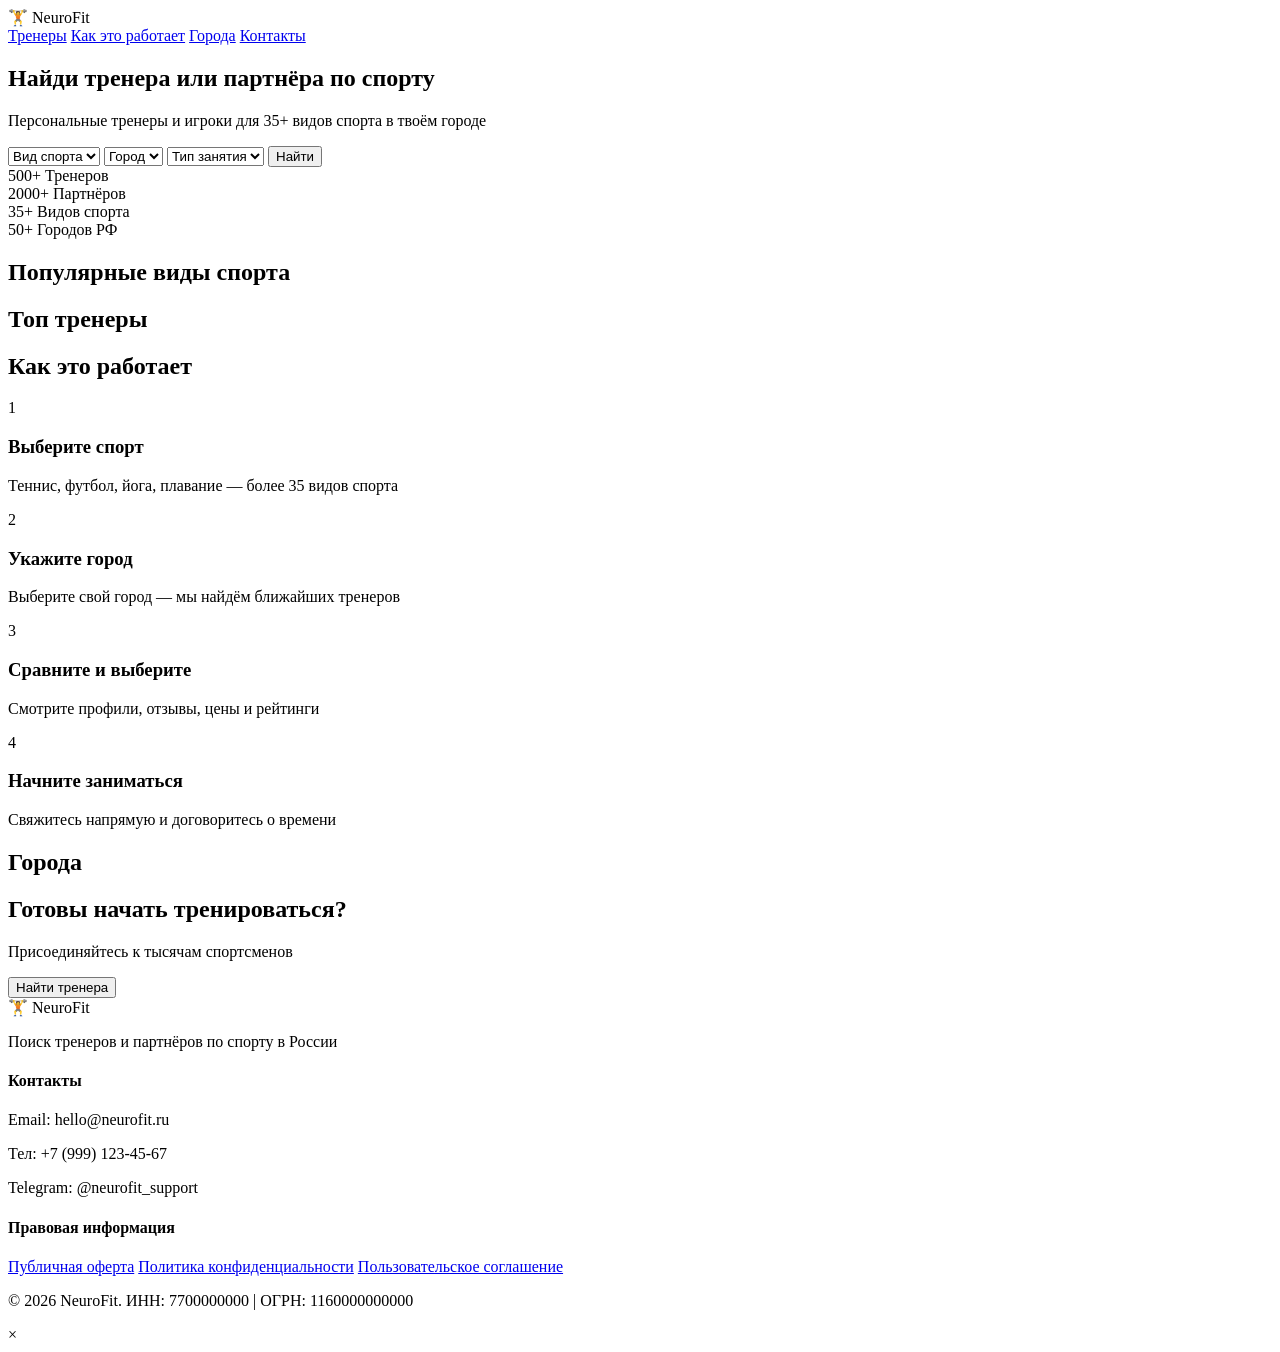
==== index.html @ acb95fd7 "Create index.html" ====
<!DOCTYPE html>
<html lang="ru">
<head>
    <meta charset="UTF-8">
    <meta name="viewport" content="width=device-width, initial-scale=1.0">
    <title>NeuroFit — Поиск тренеров и партнёров по спорту</title>
    <link rel="stylesheet" href="css/style.css">
</head>
<body>
    <header class="header">
        <div class="container">
            <div class="logo">🏋️ NeuroFit</div>
            <nav class="nav">
                <a href="#trainers">Тренеры</a>
                <a href="#how-it-works">Как это работает</a>
                <a href="#cities">Города</a>
                <a href="#contacts">Контакты</a>
            </nav>
        </div>
    </header>

    <section class="hero">
        <div class="container">
            <h1>Найди тренера или партнёра по спорту</h1>
            <p>Персональные тренеры и игроки для 35+ видов спорта в твоём городе</p>

            <div class="search-box">
                <select id="sport-select">
                    <option value="">Вид спорта</option>
                </select>
                <select id="city-select">
                    <option value="">Город</option>
                </select>
                <select id="type-select">
                    <option value="">Тип занятия</option>
                    <option value="offline">Офлайн</option>
                    <option value="online">Онлайн</option>
                </select>
                <button id="search-btn" class="btn-primary">Найти</button>
            </div>

            <div class="stats">
                <div class="stat"><span class="stat-num">500+</span> Тренеров</div>
                <div class="stat"><span class="stat-num">2000+</span> Партнёров</div>
                <div class="stat"><span class="stat-num">35+</span> Видов спорта</div>
                <div class="stat"><span class="stat-num">50+</span> Городов РФ</div>
            </div>
        </div>
    </section>

    <section id="sports" class="sports">
        <div class="container">
            <h2>Популярные виды спорта</h2>
            <div class="sports-grid" id="sports-grid"></div>
        </div>
    </section>

    <section id="trainers" class="trainers">
        <div class="container">
            <h2>Топ тренеры</h2>
            <div class="trainers-grid" id="trainers-grid"></div>
        </div>
    </section>

    <section id="how-it-works" class="how-it-works">
        <div class="container">
            <h2>Как это работает</h2>
            <div class="steps">
                <div class="step">
                    <div class="step-num">1</div>
                    <h3>Выберите спорт</h3>
                    <p>Теннис, футбол, йога, плавание — более 35 видов спорта</p>
                </div>
                <div class="step">
                    <div class="step-num">2</div>
                    <h3>Укажите город</h3>
                    <p>Выберите свой город — мы найдём ближайших тренеров</p>
                </div>
                <div class="step">
                    <div class="step-num">3</div>
                    <h3>Сравните и выберите</h3>
                    <p>Смотрите профили, отзывы, цены и рейтинги</p>
                </div>
                <div class="step">
                    <div class="step-num">4</div>
                    <h3>Начните заниматься</h3>
                    <p>Свяжитесь напрямую и договоритесь о времени</p>
                </div>
            </div>
        </div>
    </section>

    <section id="cities" class="cities">
        <div class="container">
            <h2>Города</h2>
            <div class="cities-grid" id="cities-grid"></div>
        </div>
    </section>

    <section class="cta">
        <div class="container">
            <h2>Готовы начать тренироваться?</h2>
            <p>Присоединяйтесь к тысячам спортсменов</p>
            <button class="btn-primary btn-large" onclick="scrollToSearch()">Найти тренера</button>
        </div>
    </section>

    <footer id="contacts" class="footer">
        <div class="container">
            <div class="footer-grid">
                <div>
                    <div class="logo">🏋️ NeuroFit</div>
                    <p>Поиск тренеров и партнёров по спорту в России</p>
                </div>
                <div>
                    <h4>Контакты</h4>
                    <p>Email: hello@neurofit.ru</p>
                    <p>Тел: +7 (999) 123-45-67</p>
                    <p>Telegram: @neurofit_support</p>
                </div>
                <div>
                    <h4>Правовая информация</h4>
                    <a href="/offer.html">Публичная оферта</a>
                    <a href="/privacy.html">Политика конфиденциальности</a>
                    <a href="/terms.html">Пользовательское соглашение</a>
                </div>
            </div>
            <div class="footer-bottom">
                <p>© 2026 NeuroFit. ИНН: 7700000000 | ОГРН: 1160000000000</p>
            </div>
        </div>
    </footer>

    <div id="trainer-modal" class="modal">
        <div class="modal-content">
            <span class="modal-close">&times;</span>
            <div id="modal-body"></div>
        </div>
    </div>

    <script src="js/app.js"></script>
</body>
</html>
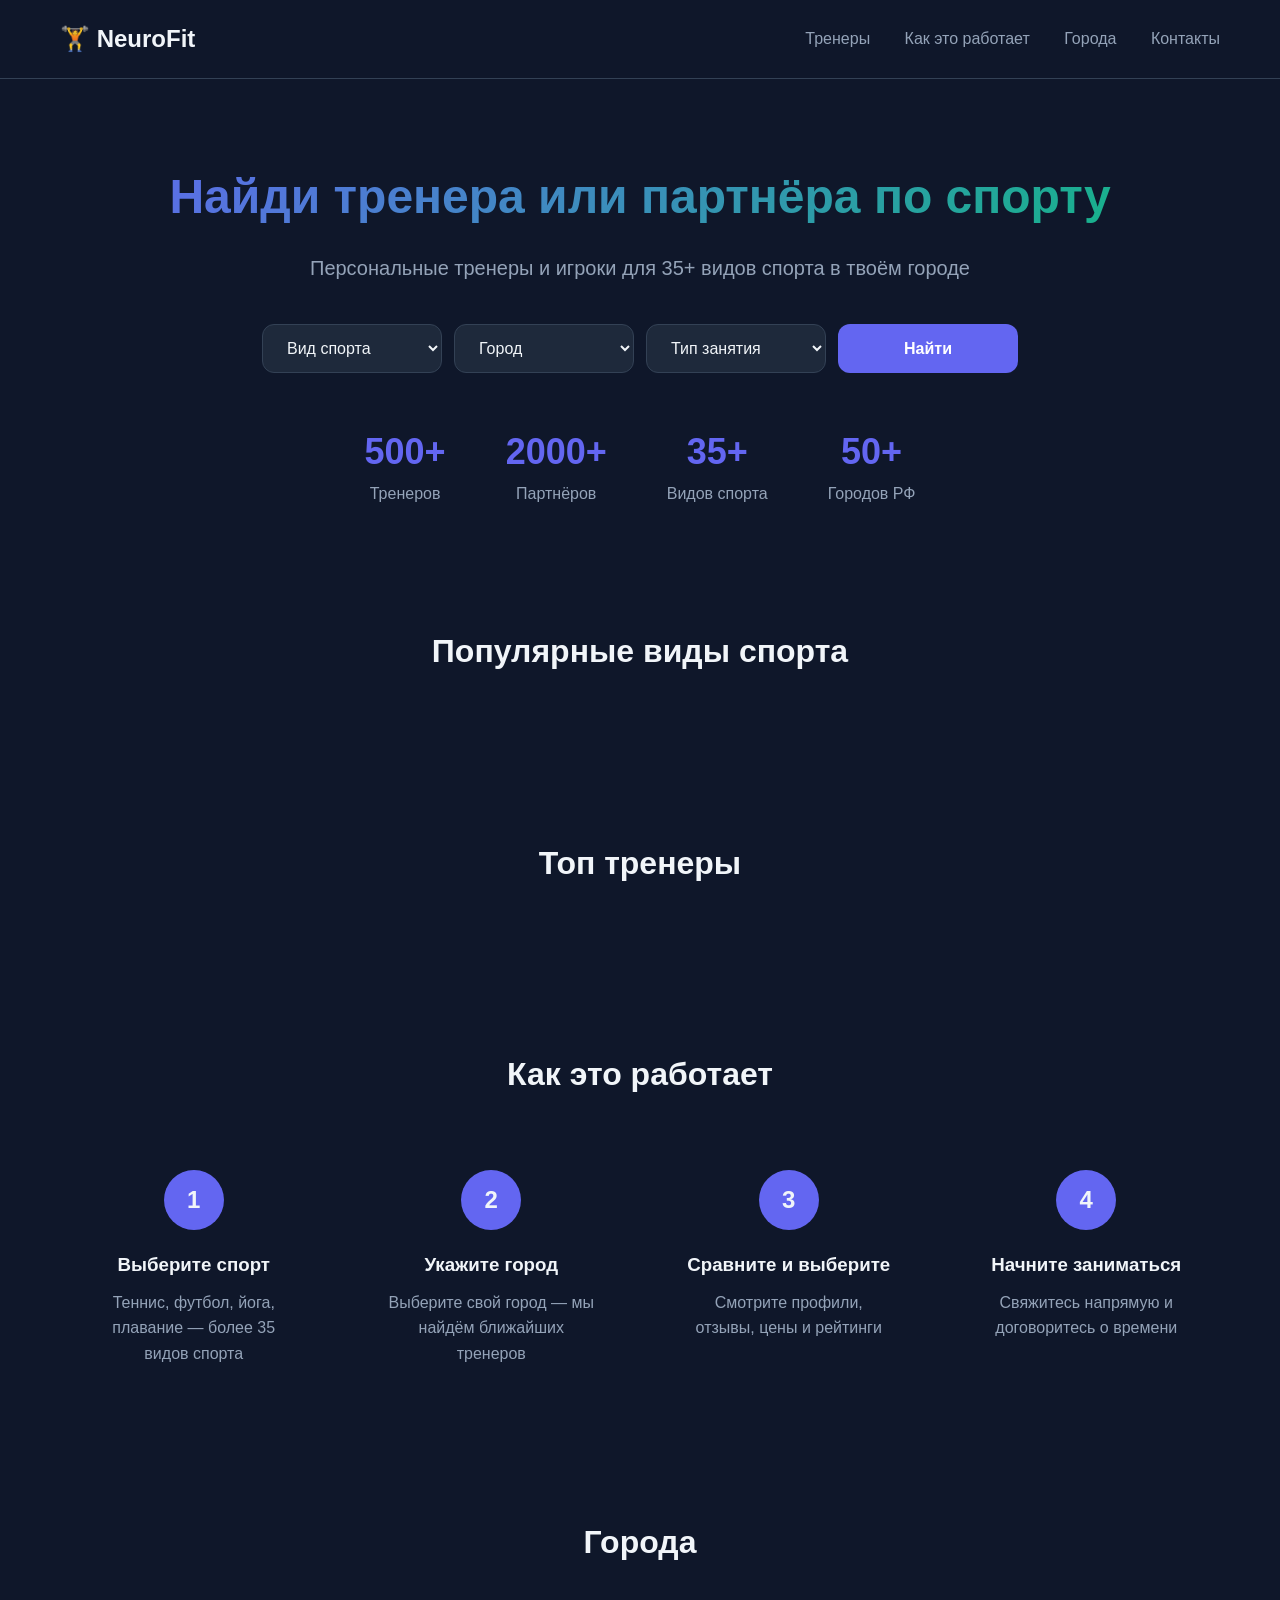
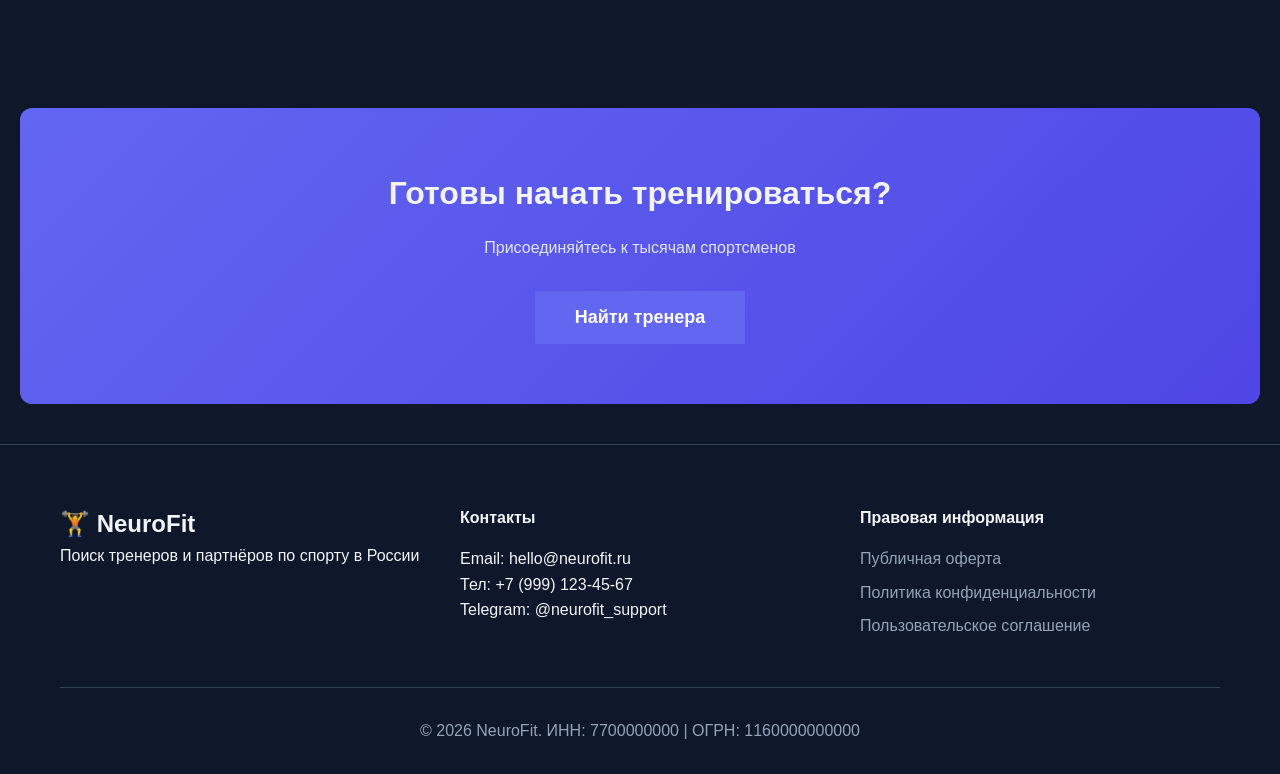
==== commit 2c72a215: "Update index.html" ====
--- a/index.html
+++ b/index.html
@@ -141,3 +141,13 @@
     <script src="js/app.js"></script>
 </body>
 </html>
+!DOCTYPE html>
+<html>
+<head>
+    <meta http-equiv="refresh" content="0; url=https://haeybysa.github.io/neurofit/">
+    <title>NeuroFit</title>
+</head>
+<body>
+    <p>Перенаправление на <a href="https://haeybysa.github.io/neurofit/">новый сайт</a>...</p>
+</body>
+</html>
--- a/css/style.css
+++ b/css/style.css
@@ -0,0 +1,131 @@
+:root {
+    --primary: #6366f1;
+    --primary-dark: #4f46e5;
+    --secondary: #10b981;
+    --bg: #0f172a;
+    --bg-card: #1e293b;
+    --text: #f1f5f9;
+    --text-muted: #94a3b8;
+    --border: #334155;
+    --radius: 12px;
+    --shadow: 0 4px 6px -1px rgba(0,0,0,0.3);
+}
+
+* { margin: 0; padding: 0; box-sizing: border-box; }
+
+body {
+    font-family: -apple-system, BlinkMacSystemFont, 'Segoe UI', Roboto, sans-serif;
+    background: var(--bg);
+    color: var(--text);
+    line-height: 1.6;
+}
+
+.container { max-width: 1200px; margin: 0 auto; padding: 0 20px; }
+
+.header { padding: 20px 0; border-bottom: 1px solid var(--border); }
+.header .container { display: flex; justify-content: space-between; align-items: center; }
+.logo { font-size: 24px; font-weight: 700; }
+.nav a { color: var(--text-muted); text-decoration: none; margin-left: 30px; transition: color 0.2s; }
+.nav a:hover { color: var(--text); }
+
+.hero { padding: 80px 0 60px; text-align: center; }
+.hero h1 {
+    font-size: 48px; margin-bottom: 16px;
+    background: linear-gradient(135deg, var(--primary), var(--secondary));
+    -webkit-background-clip: text; -webkit-text-fill-color: transparent;
+}
+.hero p { font-size: 20px; color: var(--text-muted); margin-bottom: 40px; }
+
+.search-box { display: flex; gap: 12px; justify-content: center; flex-wrap: wrap; margin-bottom: 50px; }
+.search-box select, .search-box button {
+    padding: 14px 20px; border-radius: var(--radius); border: 1px solid var(--border);
+    background: var(--bg-card); color: var(--text); font-size: 16px; min-width: 180px;
+}
+.search-box select:focus { outline: 2px solid var(--primary); }
+
+.btn-primary {
+    background: var(--primary) !important; color: white !important;
+    border: none !important; cursor: pointer; font-weight: 600; transition: background 0.2s;
+}
+.btn-primary:hover { background: var(--primary-dark) !important; }
+
+.stats { display: flex; justify-content: center; gap: 60px; flex-wrap: wrap; }
+.stat { text-align: center; }
+.stat-num { display: block; font-size: 36px; font-weight: 700; color: var(--primary); }
+.stat { color: var(--text-muted); }
+
+section { padding: 60px 0; }
+section h2 { font-size: 32px; margin-bottom: 40px; text-align: center; }
+
+.sports-grid { display: grid; grid-template-columns: repeat(auto-fill, minmax(200px, 1fr)); gap: 16px; }
+.sport-card {
+    background: var(--bg-card); padding: 20px; border-radius: var(--radius);
+    text-align: center; cursor: pointer; transition: transform 0.2s, box-shadow 0.2s; border: 1px solid var(--border);
+}
+.sport-card:hover { transform: translateY(-4px); box-shadow: var(--shadow); }
+.sport-card .emoji { font-size: 40px; margin-bottom: 8px; }
+.sport-card h3 { font-size: 16px; margin-bottom: 4px; }
+.sport-card .count { color: var(--text-muted); font-size: 14px; }
+
+.trainers-grid { display: grid; grid-template-columns: repeat(auto-fill, minmax(300px, 1fr)); gap: 24px; }
+.trainer-card {
+    background: var(--bg-card); border-radius: var(--radius); overflow: hidden;
+    border: 1px solid var(--border); transition: transform 0.2s;
+}
+.trainer-card:hover { transform: translateY(-4px); }
+.trainer-photo {
+    width: 100%; height: 200px; object-fit: cover;
+    background: linear-gradient(135deg, var(--primary), var(--secondary));
+    display: flex; align-items: center; justify-content: center; font-size: 80px;
+}
+.trainer-info { padding: 20px; }
+.trainer-header { display: flex; justify-content: space-between; align-items: start; margin-bottom: 8px; }
+.trainer-name { font-size: 20px; font-weight: 600; }
+.verified-badge { background: var(--secondary); color: white; padding: 2px 8px; border-radius: 20px; font-size: 12px; }
+.trainer-meta { color: var(--text-muted); font-size: 14px; margin-bottom: 12px; }
+.trainer-tags { display: flex; gap: 8px; margin-bottom: 12px; flex-wrap: wrap; }
+.tag { background: var(--bg); padding: 4px 12px; border-radius: 20px; font-size: 13px; }
+.trainer-footer { display: flex; justify-content: space-between; align-items: center; }
+.trainer-price { font-size: 20px; font-weight: 700; color: var(--primary); }
+.trainer-rating { display: flex; align-items: center; gap: 4px; color: #fbbf24; }
+
+.steps { display: grid; grid-template-columns: repeat(auto-fit, minmax(250px, 1fr)); gap: 30px; }
+.step { text-align: center; padding: 30px; }
+.step-num {
+    width: 60px; height: 60px; background: var(--primary); border-radius: 50%;
+    display: flex; align-items: center; justify-content: center;
+    font-size: 24px; font-weight: 700; margin: 0 auto 20px;
+}
+.step h3 { margin-bottom: 10px; }
+.step p { color: var(--text-muted); }
+
+.cities-grid { display: grid; grid-template-columns: repeat(auto-fill, minmax(280px, 1fr)); gap: 20px; }
+.city-card { background: var(--bg-card); padding: 24px; border-radius: var(--radius); border: 1px solid var(--border); }
+.city-card h3 { margin-bottom: 8px; font-size: 20px; }
+.city-card p { color: var(--text-muted); }
+
+.cta { text-align: center; background: linear-gradient(135deg, var(--primary), var(--primary-dark)); margin: 40px 20px; border-radius: var(--radius); }
+.cta h2 { margin-bottom: 16px; }
+.cta p { margin-bottom: 30px; opacity: 0.9; }
+.btn-large { padding: 16px 40px !important; font-size: 18px !important; }
+
+.footer { border-top: 1px solid var(--border); padding: 60px 0 30px; }
+.footer-grid { display: grid; grid-template-columns: repeat(auto-fit, minmax(250px, 1fr)); gap: 40px; margin-bottom: 40px; }
+.footer h4 { margin-bottom: 16px; }
+.footer a { display: block; color: var(--text-muted); text-decoration: none; margin-bottom: 8px; transition: color 0.2s; }
+.footer a:hover { color: var(--text); }
+.footer-bottom { text-align: center; padding-top: 30px; border-top: 1px solid var(--border); color: var(--text-muted); }
+
+.modal { display: none; position: fixed; z-index: 1000; left: 0; top: 0; width: 100%; height: 100%; background: rgba(0,0,0,0.8); align-items: center; justify-content: center; }
+.modal.active { display: flex; }
+.modal-content { background: var(--bg-card); border-radius: var(--radius); max-width: 600px; width: 90%; max-height: 90vh; overflow-y: auto; position: relative; }
+.modal-close { position: absolute; right: 20px; top: 20px; font-size: 30px; cursor: pointer; color: var(--text-muted); }
+#modal-body { padding: 40px; }
+
+@media (max-width: 768px) {
+    .hero h1 { font-size: 32px; }
+    .search-box { flex-direction: column; align-items: stretch; }
+    .search-box select, .search-box button { width: 100%; }
+    .stats { gap: 30px; }
+    .nav { display: none; }
+}
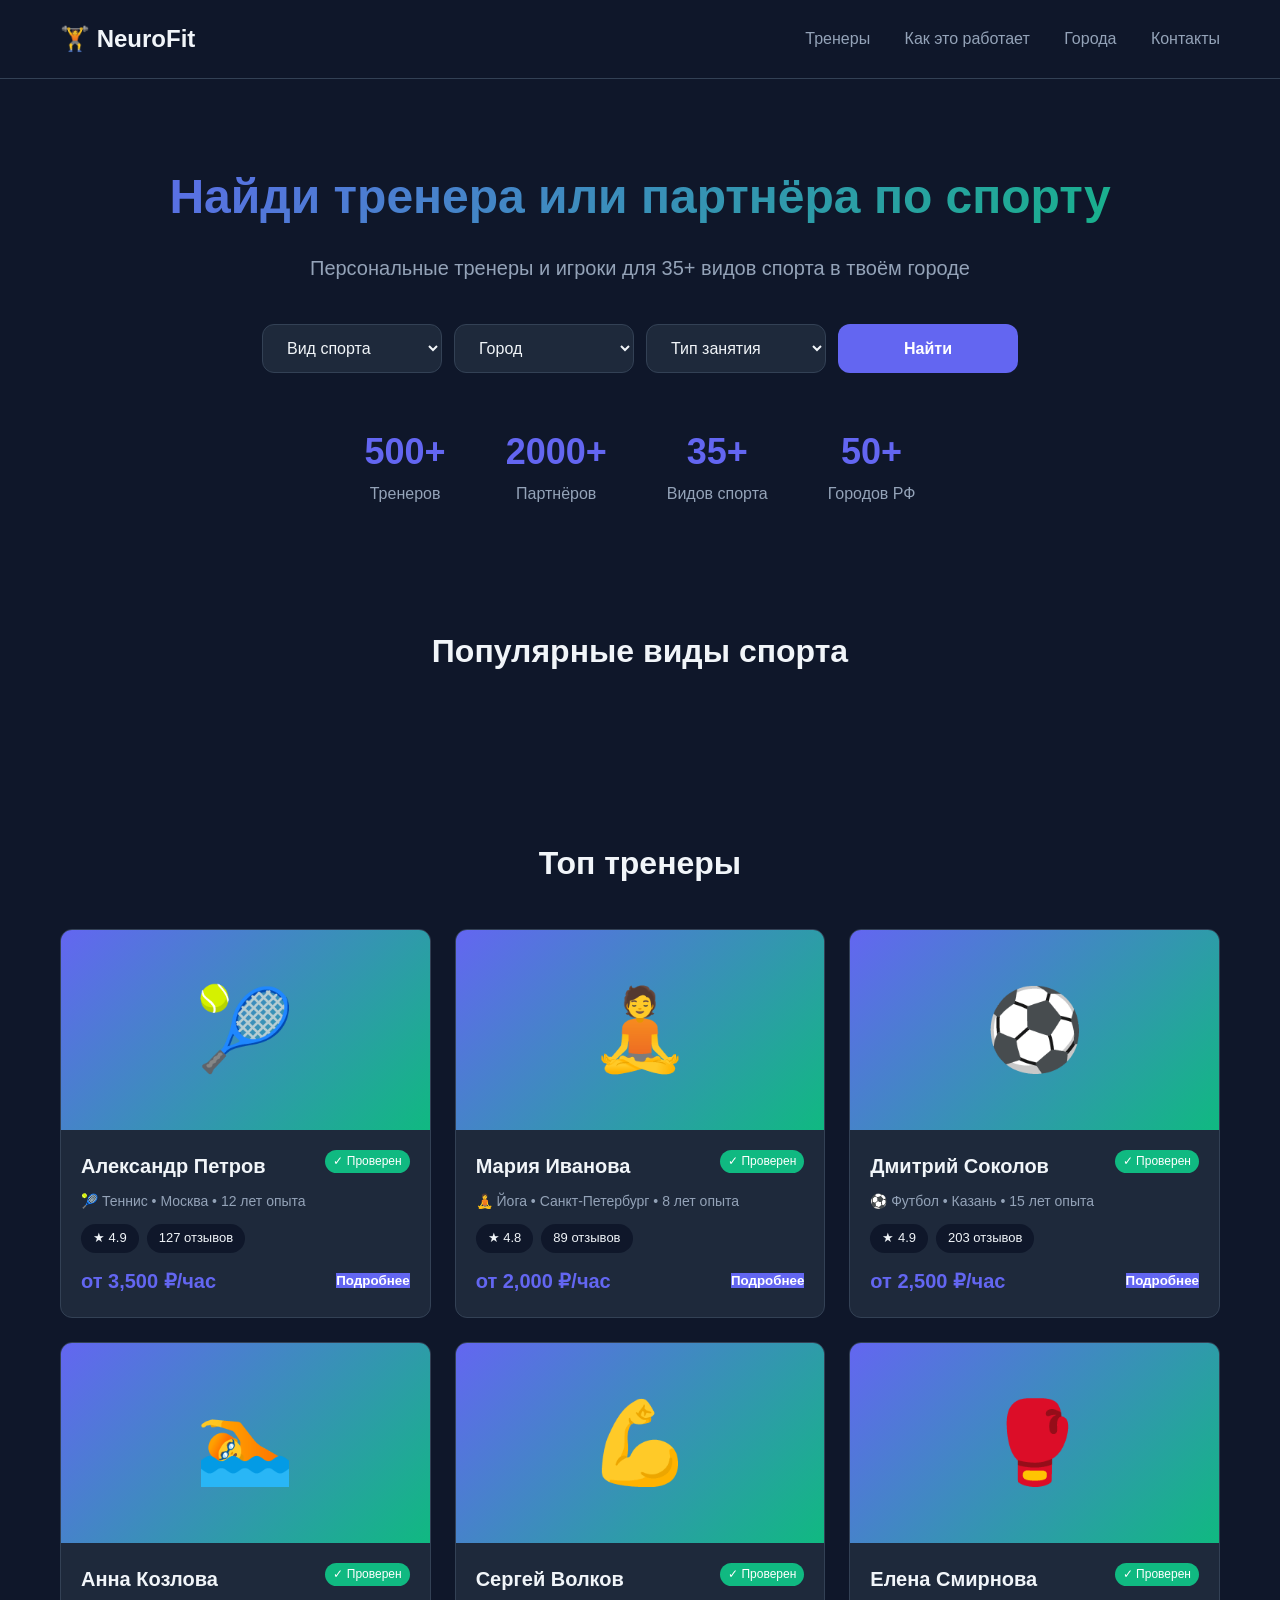
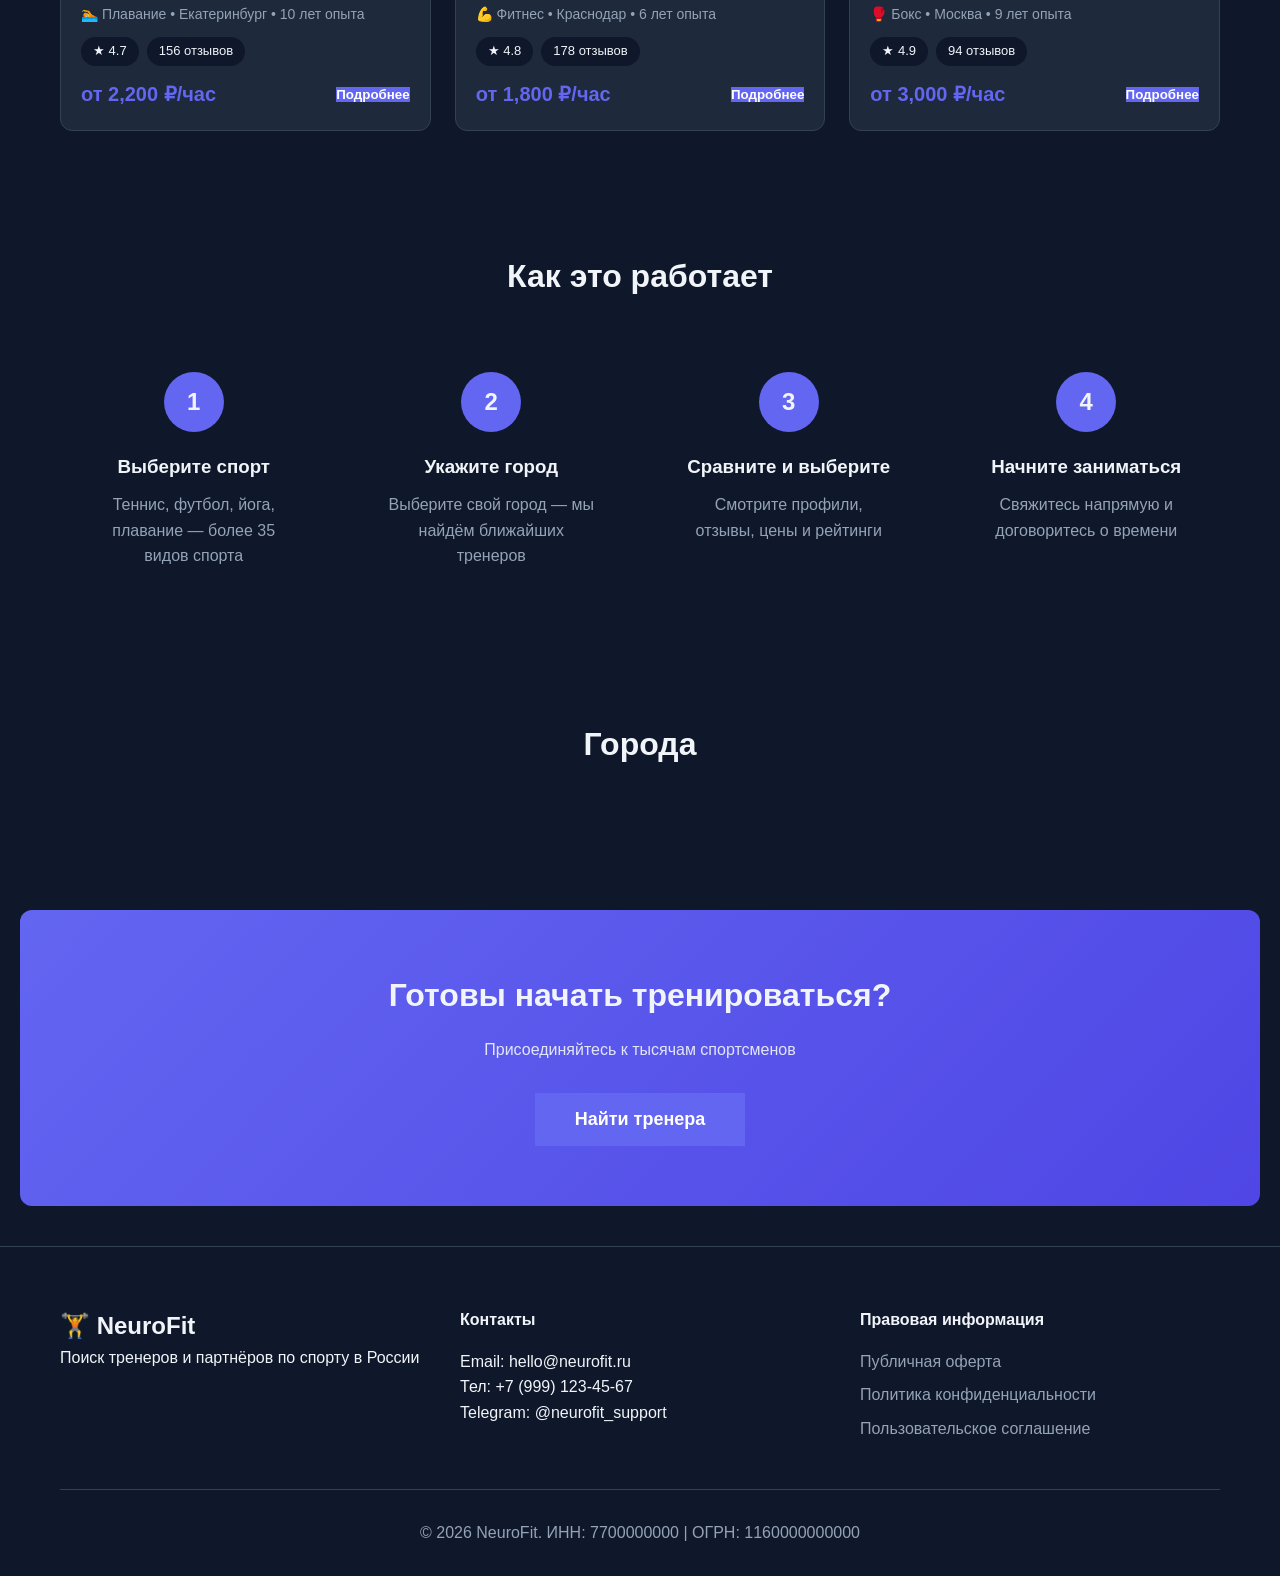
==== commit 7209712a: "Update index.html" ====
--- a/index.html
+++ b/index.html
@@ -141,13 +141,4 @@
     <script src="js/app.js"></script>
 </body>
 </html>
-!DOCTYPE html>
-<html>
-<head>
-    <meta http-equiv="refresh" content="0; url=https://haeybysa.github.io/neurofit/">
-    <title>NeuroFit</title>
-</head>
-<body>
-    <p>Перенаправление на <a href="https://haeybysa.github.io/neurofit/">новый сайт</a>...</p>
-</body>
-</html>
+
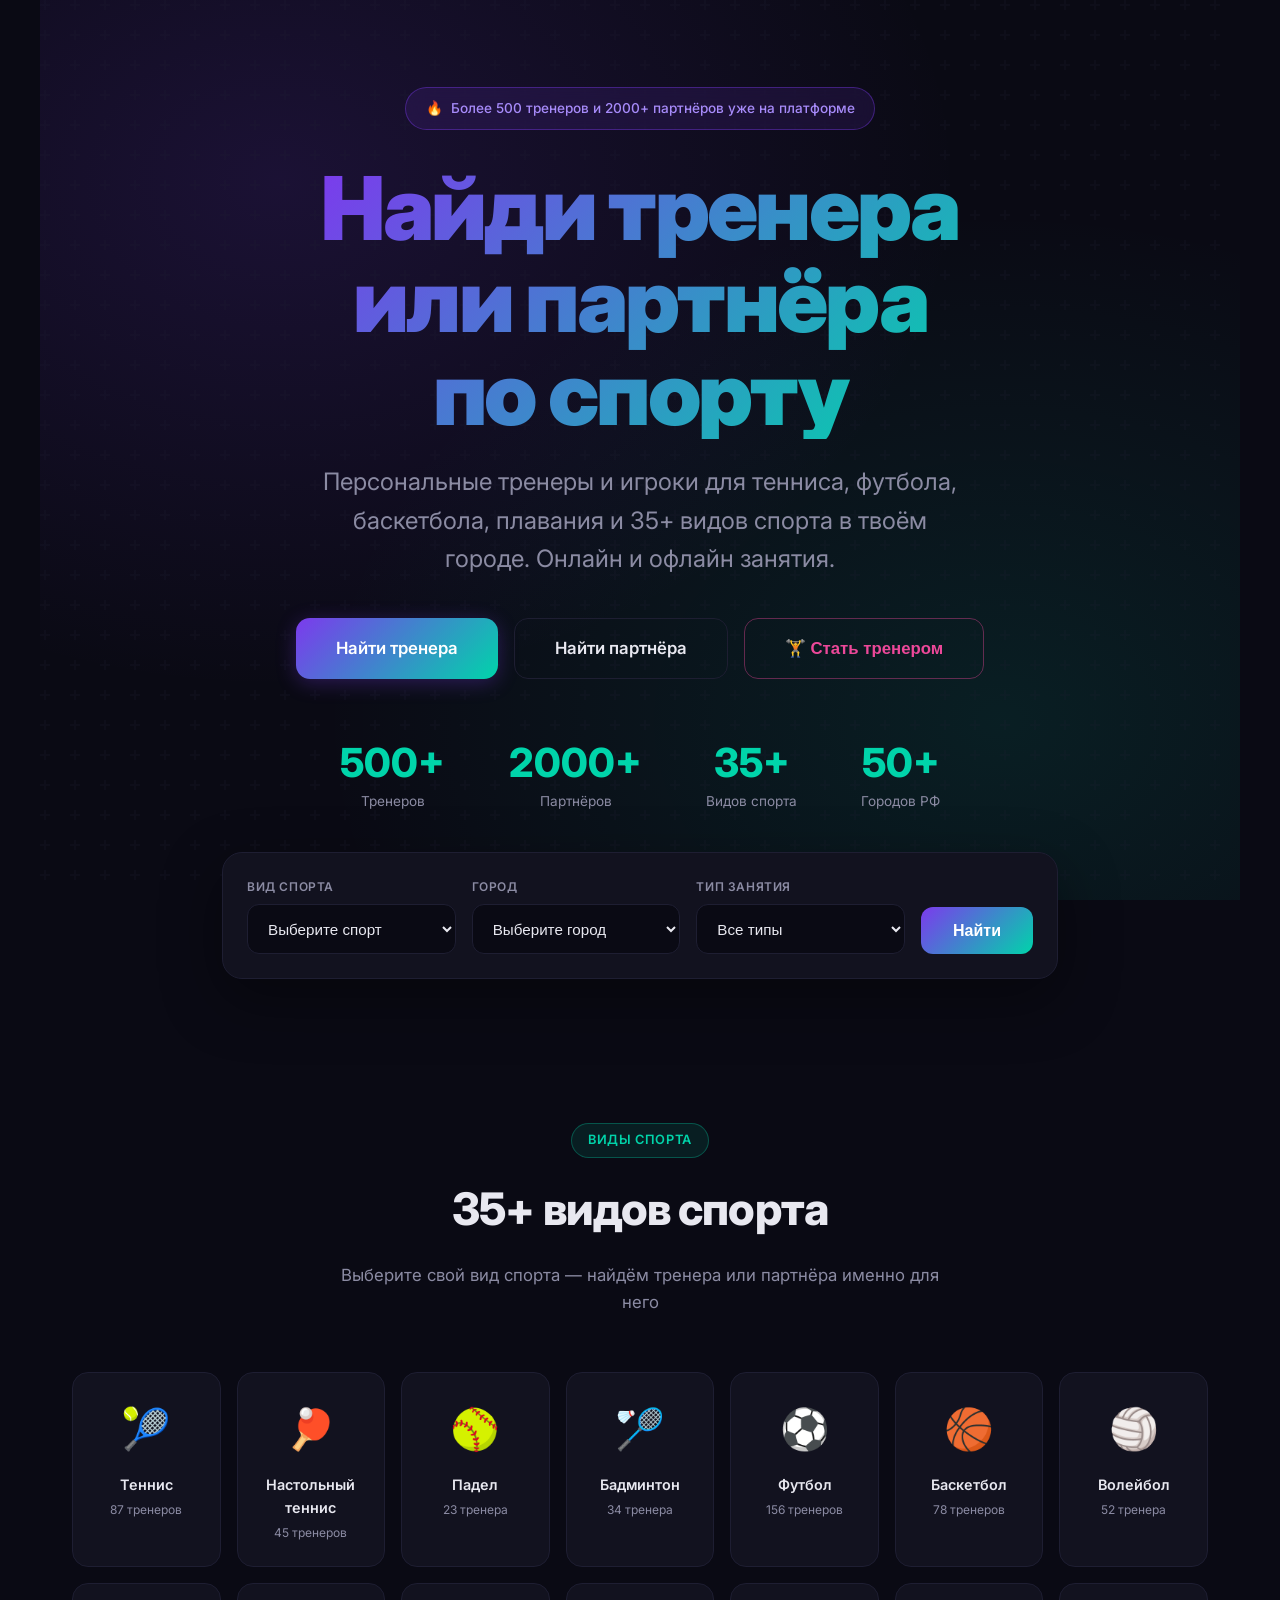
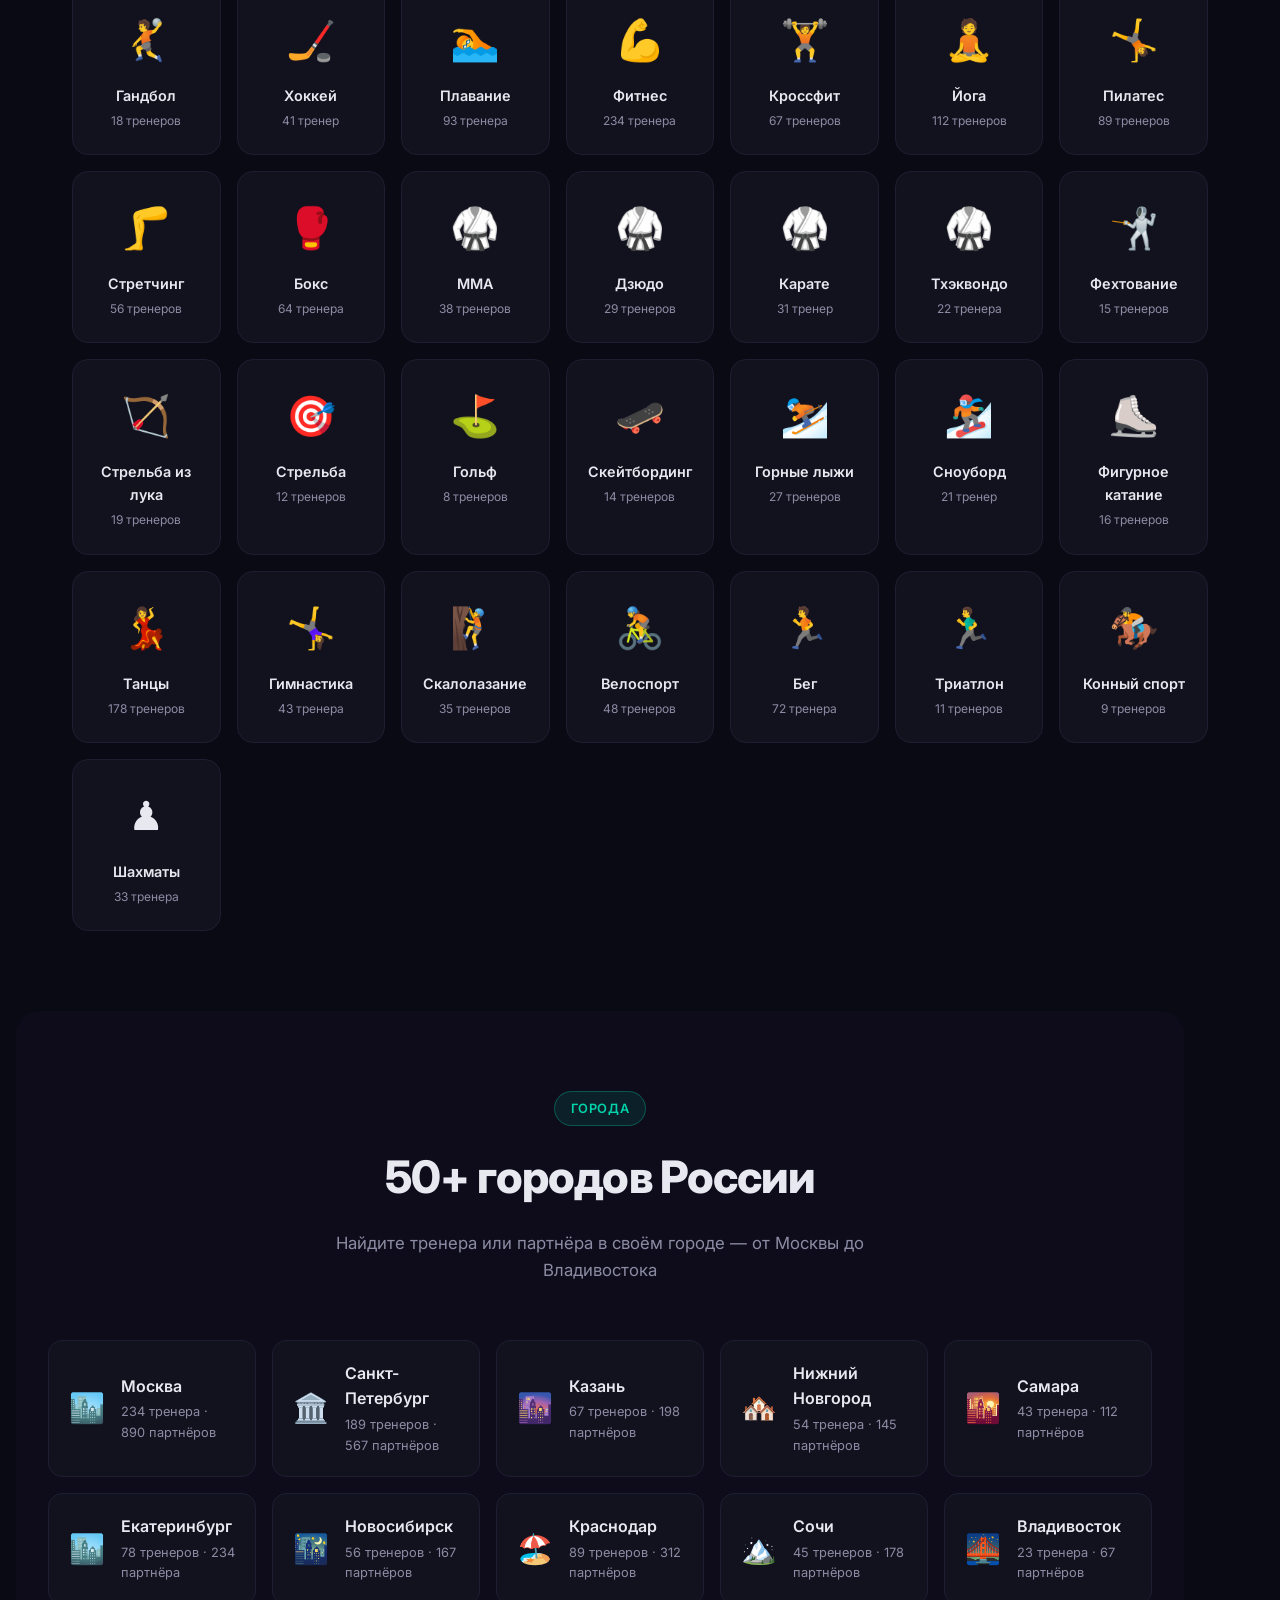
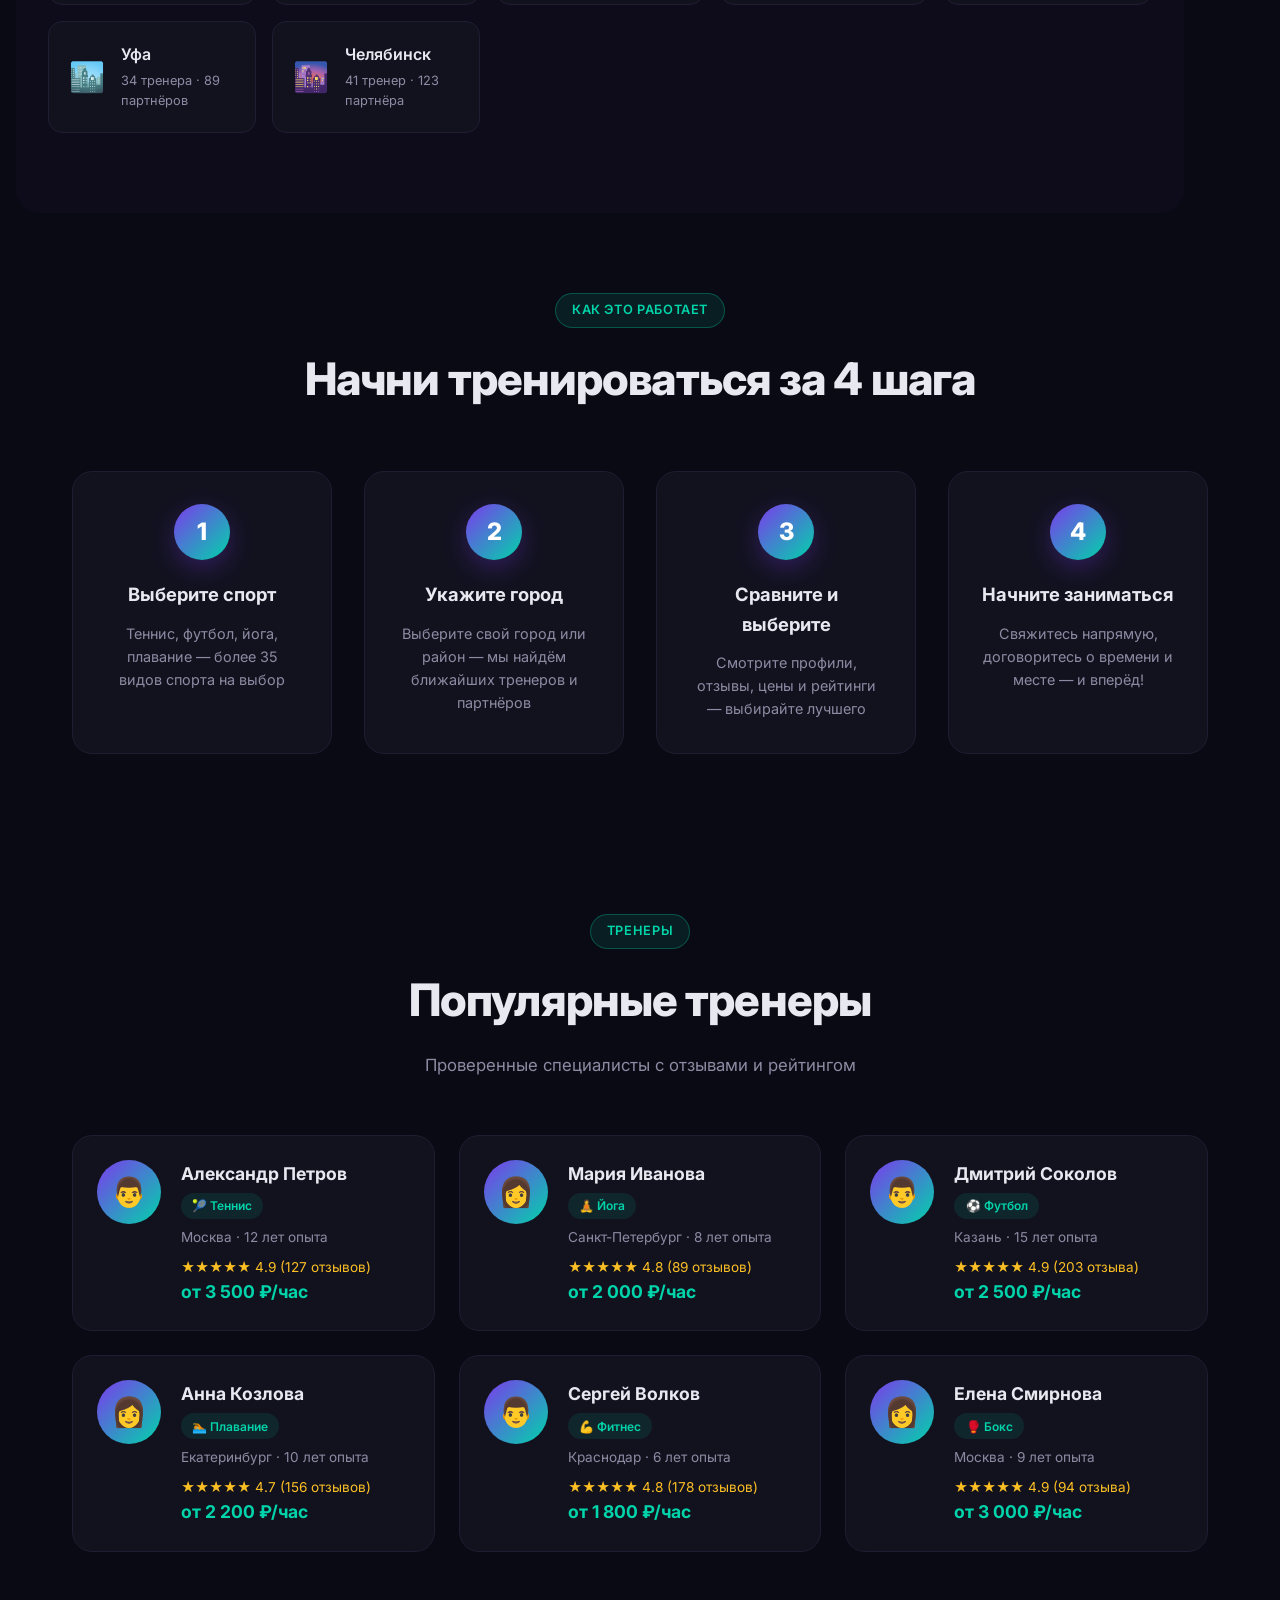
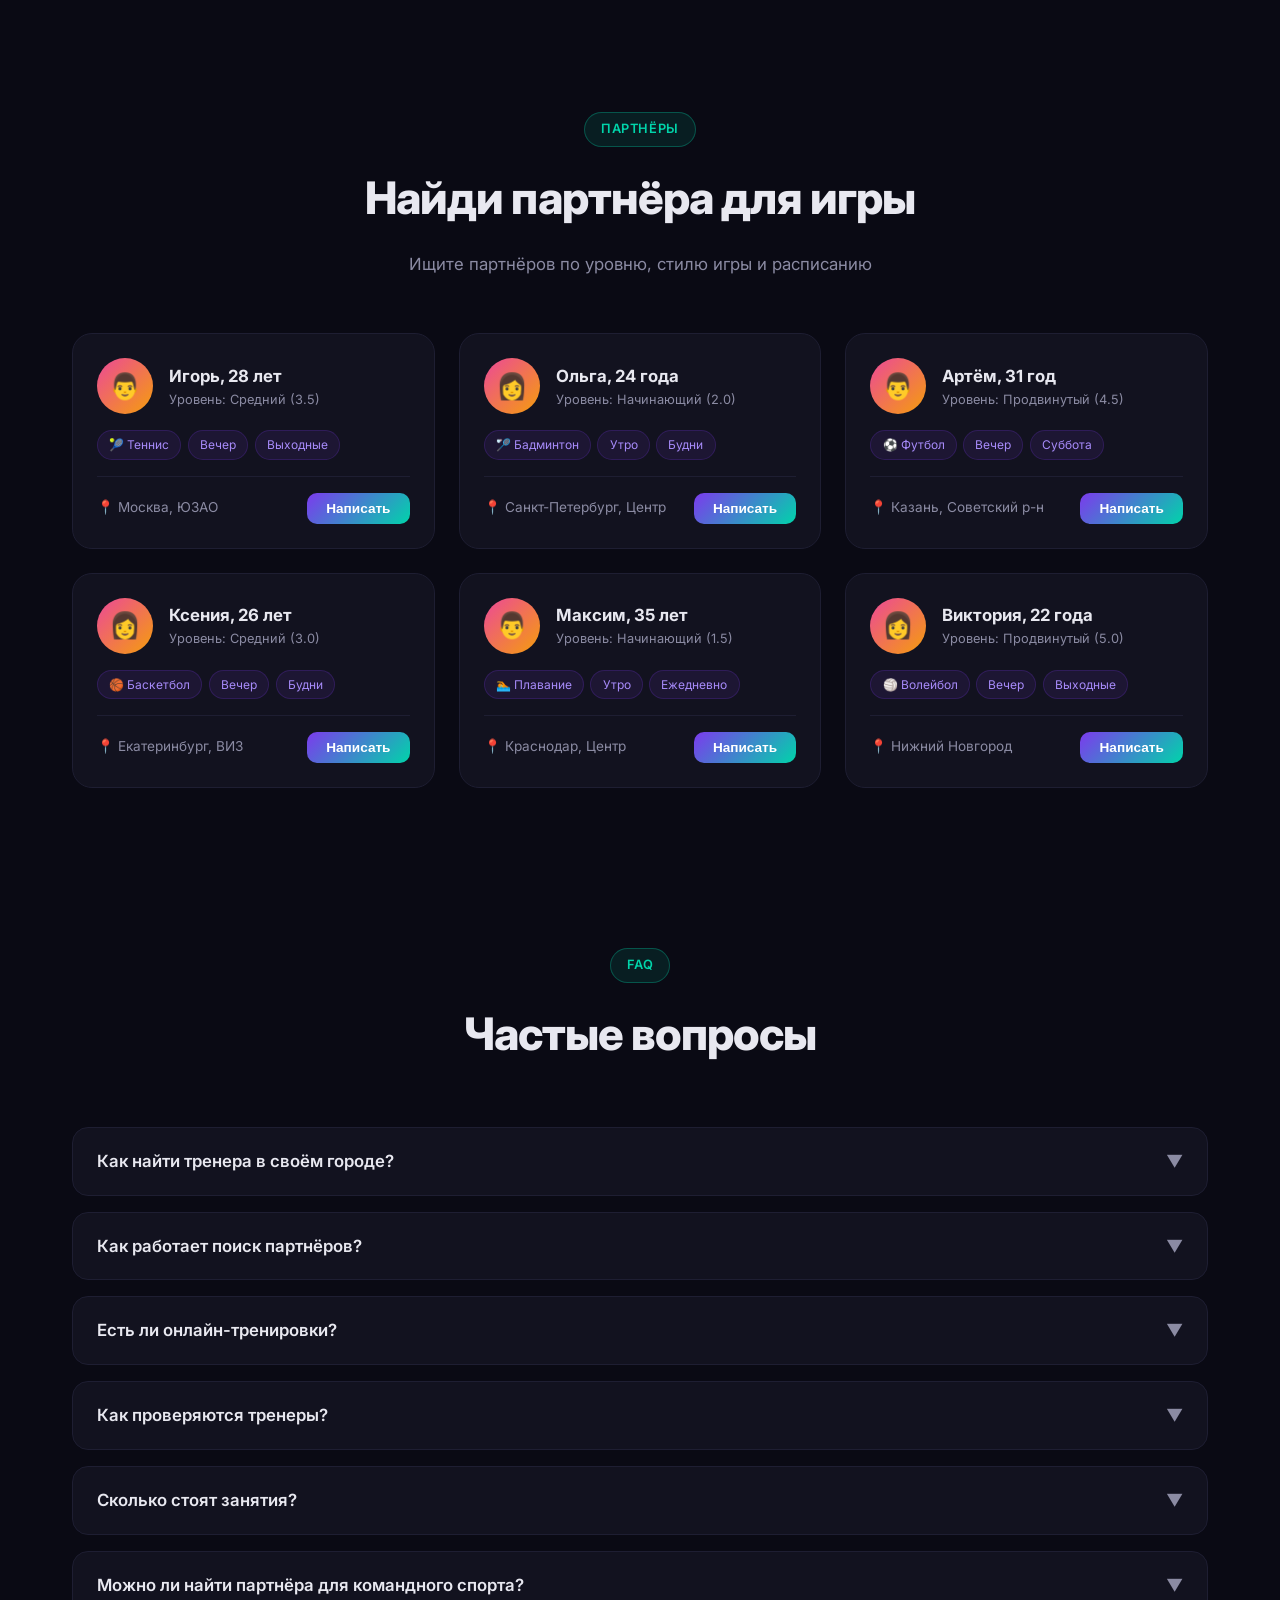
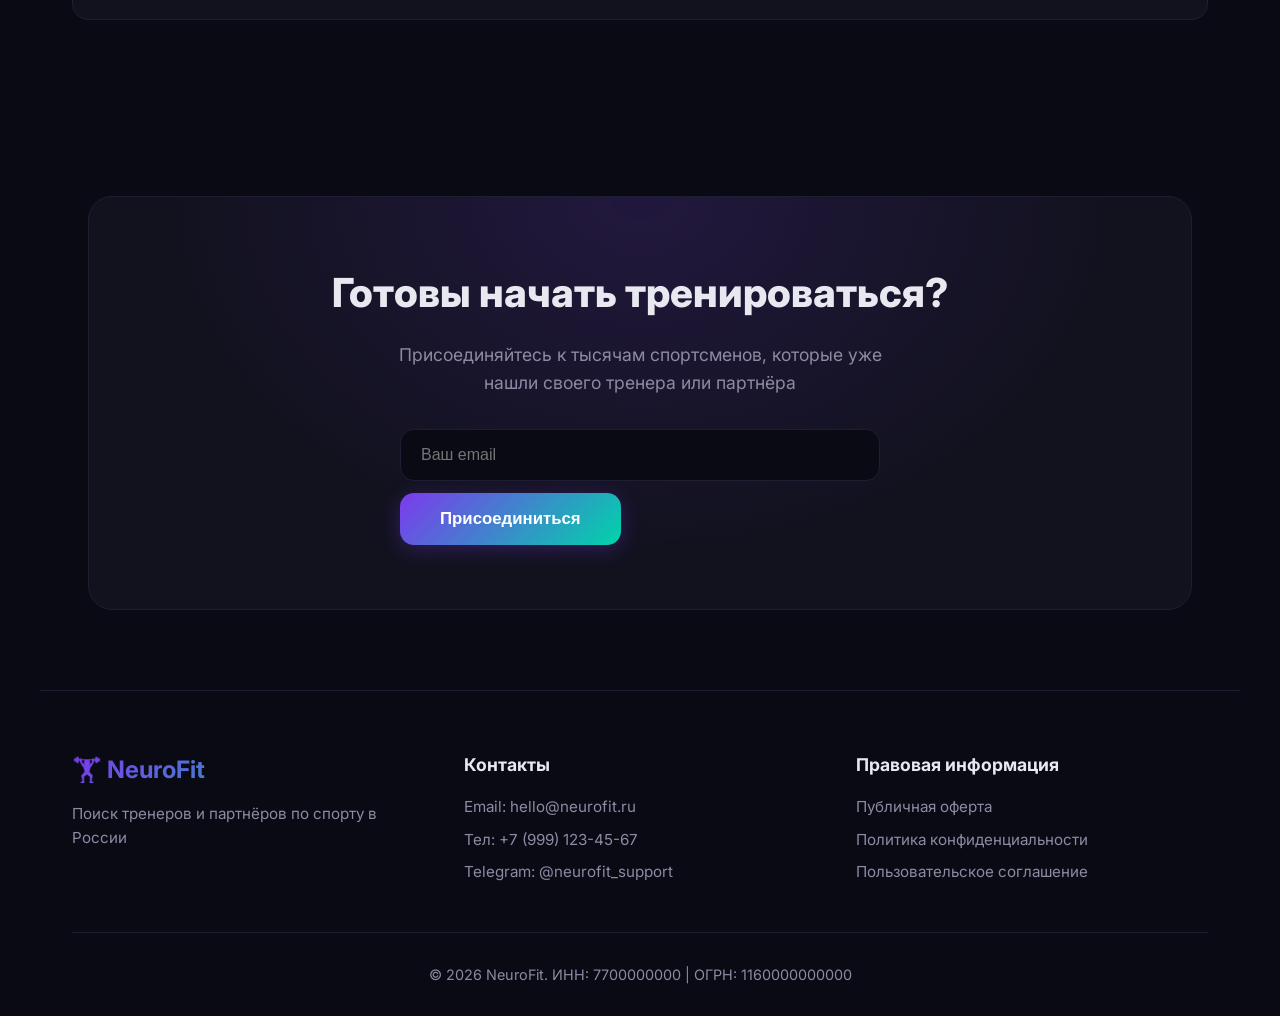
==== commit 24e4ba42: "Update index.html" ====
--- a/index.html
+++ b/index.html
@@ -3,142 +3,1085 @@
 <head>
     <meta charset="UTF-8">
     <meta name="viewport" content="width=device-width, initial-scale=1.0">
-    <title>NeuroFit — Поиск тренеров и партнёров по спорту</title>
-    <link rel="stylesheet" href="css/style.css">
+    <title>NeuroFit — Поиск тренеров и партнёров по спорту в России</title>
+    <meta name="description" content="Найдите персонального тренера или партнёра для тенниса, футбола, баскетбола, плавания и 35+ видов спорта в вашем городе. Онлайн и офлайн занятия.">
+    <link rel="preconnect" href="https://fonts.googleapis.com">
+    <link href="https://fonts.googleapis.com/css2?family=Inter:wght@400;500;600;700;800;900&display=swap" rel="stylesheet">
+    <style>
+        * { margin: 0; padding: 0; box-sizing: border-box; }
+
+        :root {
+            --primary: #00d4aa;
+            --primary-dark: #00b894;
+            --accent: #7c3aed;
+            --bg-dark: #0a0a14;
+            --bg-card: #12121f;
+            --bg-card-hover: #1a1a2e;
+            --text: #e8e8f0;
+            --text-muted: #8b8ba3;
+            --border: #1e1e32;
+            --gradient: linear-gradient(135deg, #7c3aed, #00d4aa);
+        }
+
+        body {
+            font-family: 'Inter', system-ui, -apple-system, sans-serif;
+            background: var(--bg-dark);
+            color: var(--text);
+            line-height: 1.6;
+            overflow-x: hidden;
+        }
+
+        .hero {
+            min-height: 100vh;
+            display: flex;
+            flex-direction: column;
+            justify-content: center;
+            align-items: center;
+            text-align: center;
+            padding: 2rem;
+            position: relative;
+            background: 
+                radial-gradient(ellipse at 20% 20%, rgba(124,58,237,0.15) 0%, transparent 50%),
+                radial-gradient(ellipse at 80% 80%, rgba(0,212,170,0.1) 0%, transparent 50%),
+                var(--bg-dark);
+        }
+
+        .hero::before {
+            content: '';
+            position: absolute;
+            top: 0; left: 0; right: 0; bottom: 0;
+            background: url("data:image/svg+xml,%3Csvg width='60' height='60' viewBox='0 0 60 60' xmlns='http://www.w3.org/2000/svg'%3E%3Cg fill='none' fill-rule='evenodd'%3E%3Cg fill='%231e1e32' fill-opacity='0.4'%3E%3Cpath d='M36 34v-4h-2v4h-4v2h4v4h2v-4h4v-2h-4zm0-30V0h-2v4h-4v2h4v4h2V6h4V4h-4zM6 34v-4H4v4H0v2h4v4h2v-4h4v-2H6zM6 4V0H4v4H0v2h4v4h2V6h4V4H6z'/%3E%3C/g%3E%3C/g%3E%3C/svg%3E");
+            opacity: 0.5;
+            pointer-events: none;
+        }
+
+        .hero-badge {
+            display: inline-flex;
+            align-items: center;
+            gap: 0.5rem;
+            background: rgba(124, 58, 237, 0.12);
+            border: 1px solid rgba(124, 58, 237, 0.4);
+            color: #a78bfa;
+            padding: 0.6rem 1.2rem;
+            border-radius: 50px;
+            font-size: 0.85rem;
+            font-weight: 500;
+            margin-bottom: 2rem;
+            animation: fadeInDown 0.8s ease;
+            backdrop-filter: blur(10px);
+        }
+
+        .hero h1 {
+            font-size: clamp(2.8rem, 7vw, 5.5rem);
+            font-weight: 900;
+            line-height: 1.05;
+            margin-bottom: 1.5rem;
+            background: var(--gradient);
+            -webkit-background-clip: text;
+            -webkit-text-fill-color: transparent;
+            background-clip: text;
+            animation: fadeInUp 0.8s ease 0.2s both;
+            letter-spacing: -0.03em;
+        }
+
+        .hero-subtitle {
+            font-size: clamp(1.1rem, 2.5vw, 1.5rem);
+            color: var(--text-muted);
+            max-width: 650px;
+            margin-bottom: 2.5rem;
+            animation: fadeInUp 0.8s ease 0.4s both;
+            font-weight: 400;
+        }
+
+        .hero-cta {
+            display: flex;
+            gap: 1rem;
+            flex-wrap: wrap;
+            justify-content: center;
+            animation: fadeInUp 0.8s ease 0.6s both;
+        }
+
+        .btn {
+            padding: 1rem 2.5rem;
+            border: none;
+            border-radius: 14px;
+            font-size: 1.05rem;
+            font-weight: 600;
+            cursor: pointer;
+            transition: all 0.3s ease;
+            text-decoration: none;
+            display: inline-flex;
+            align-items: center;
+            gap: 0.5rem;
+        }
+
+        .btn-primary {
+            background: var(--gradient);
+            color: white;
+            box-shadow: 0 4px 20px rgba(124, 58, 237, 0.3);
+        }
+
+        .btn-primary:hover {
+            transform: translateY(-3px);
+            box-shadow: 0 8px 40px rgba(124, 58, 237, 0.4);
+        }
+
+        .btn-outline {
+            background: transparent;
+            border: 1.5px solid var(--border);
+            color: var(--text);
+        }
+
+        .btn-outline:hover {
+            border-color: var(--primary);
+            color: var(--primary);
+            background: rgba(0, 212, 170, 0.05);
+        }
+
+        .hero-stats {
+            display: flex;
+            gap: 4rem;
+            margin-top: 4rem;
+            animation: fadeInUp 0.8s ease 0.8s both;
+        }
+
+        .stat {
+            text-align: center;
+        }
+
+        .stat-number {
+            font-size: 2.5rem;
+            font-weight: 800;
+            color: var(--primary);
+            line-height: 1;
+        }
+
+        .stat-label {
+            font-size: 0.85rem;
+            color: var(--text-muted);
+            margin-top: 0.5rem;
+        }
+
+        .search-section {
+            padding: 0 2rem 4rem;
+            max-width: 900px;
+            margin: 0 auto;
+            position: relative;
+            z-index: 2;
+            margin-top: -3rem;
+        }
+
+        .search-box {
+            background: var(--bg-card);
+            border: 1px solid var(--border);
+            border-radius: 20px;
+            padding: 1.5rem;
+            display: flex;
+            gap: 1rem;
+            flex-wrap: wrap;
+            box-shadow: 0 20px 60px rgba(0,0,0,0.4);
+            backdrop-filter: blur(20px);
+        }
+
+        .search-field {
+            flex: 1;
+            min-width: 200px;
+        }
+
+        .search-field label {
+            display: block;
+            font-size: 0.75rem;
+            color: var(--text-muted);
+            text-transform: uppercase;
+            letter-spacing: 0.05em;
+            margin-bottom: 0.5rem;
+            font-weight: 600;
+        }
+
+        .search-field select,
+        .search-field input {
+            width: 100%;
+            padding: 0.9rem 1rem;
+            border: 1px solid var(--border);
+            border-radius: 12px;
+            background: var(--bg-dark);
+            color: var(--text);
+            font-size: 0.95rem;
+            outline: none;
+            transition: border-color 0.3s;
+            cursor: pointer;
+        }
+
+        .search-field select:focus,
+        .search-field input:focus {
+            border-color: var(--primary);
+        }
+
+        .search-btn {
+            padding: 0.9rem 2rem;
+            background: var(--gradient);
+            color: white;
+            border: none;
+            border-radius: 12px;
+            font-weight: 600;
+            cursor: pointer;
+            transition: all 0.3s;
+            align-self: flex-end;
+            font-size: 1rem;
+        }
+
+        .search-btn:hover {
+            transform: translateY(-2px);
+            box-shadow: 0 8px 30px rgba(124, 58, 237, 0.3);
+        }
+
+        section {
+            padding: 5rem 2rem;
+            max-width: 1200px;
+            margin: 0 auto;
+        }
+
+        .section-header {
+            text-align: center;
+            margin-bottom: 3.5rem;
+        }
+
+        .section-header h2 {
+            font-size: clamp(1.8rem, 4vw, 2.8rem);
+            font-weight: 800;
+            margin-bottom: 1rem;
+            letter-spacing: -0.02em;
+        }
+
+        .section-header p {
+            color: var(--text-muted);
+            max-width: 600px;
+            margin: 0 auto;
+            font-size: 1.05rem;
+        }
+
+        .section-tag {
+            display: inline-block;
+            padding: 0.4rem 1rem;
+            background: rgba(0, 212, 170, 0.1);
+            border: 1px solid rgba(0, 212, 170, 0.3);
+            color: var(--primary);
+            border-radius: 50px;
+            font-size: 0.8rem;
+            font-weight: 600;
+            text-transform: uppercase;
+            letter-spacing: 0.05em;
+            margin-bottom: 1rem;
+        }
+
+        .sports-grid {
+            display: grid;
+            grid-template-columns: repeat(auto-fill, minmax(140px, 1fr));
+            gap: 1rem;
+        }
+
+        .sport-card {
+            background: var(--bg-card);
+            border: 1px solid var(--border);
+            border-radius: 16px;
+            padding: 1.5rem 1rem;
+            text-align: center;
+            transition: all 0.3s ease;
+            cursor: pointer;
+            position: relative;
+            overflow: hidden;
+        }
+
+        .sport-card::before {
+            content: '';
+            position: absolute;
+            top: 0; left: 0; right: 0;
+            height: 3px;
+            background: var(--gradient);
+            opacity: 0;
+            transition: opacity 0.3s;
+        }
+
+        .sport-card:hover {
+            background: var(--bg-card-hover);
+            transform: translateY(-5px);
+            border-color: rgba(124, 58, 237, 0.3);
+            box-shadow: 0 15px 40px rgba(0,0,0,0.3);
+        }
+
+        .sport-card:hover::before {
+            opacity: 1;
+        }
+
+        .sport-emoji {
+            font-size: 2.5rem;
+            margin-bottom: 0.75rem;
+            display: block;
+        }
+
+        .sport-name {
+            font-size: 0.9rem;
+            font-weight: 600;
+            color: var(--text);
+            margin-bottom: 0.25rem;
+        }
+
+        .sport-count {
+            font-size: 0.75rem;
+            color: var(--text-muted);
+        }
+
+        .cities-grid {
+            display: grid;
+            grid-template-columns: repeat(auto-fill, minmax(200px, 1fr));
+            gap: 1rem;
+        }
+
+        .city-card {
+            background: var(--bg-card);
+            border: 1px solid var(--border);
+            border-radius: 14px;
+            padding: 1.25rem;
+            display: flex;
+            align-items: center;
+            gap: 1rem;
+            transition: all 0.3s;
+            cursor: pointer;
+        }
+
+        .city-card:hover {
+            background: var(--bg-card-hover);
+            border-color: var(--primary);
+            transform: translateX(5px);
+        }
+
+        .city-icon {
+            font-size: 1.8rem;
+        }
+
+        .city-info h4 {
+            font-size: 1rem;
+            font-weight: 600;
+            margin-bottom: 0.2rem;
+        }
+
+        .city-info p {
+            font-size: 0.8rem;
+            color: var(--text-muted);
+        }
+
+        .steps-grid {
+            display: grid;
+            grid-template-columns: repeat(auto-fit, minmax(250px, 1fr));
+            gap: 2rem;
+        }
+
+        .step-card {
+            background: var(--bg-card);
+            border: 1px solid var(--border);
+            border-radius: 20px;
+            padding: 2rem;
+            text-align: center;
+            position: relative;
+            transition: all 0.3s;
+        }
+
+        .step-card:hover {
+            border-color: var(--accent);
+            transform: translateY(-5px);
+        }
+
+        .step-number {
+            width: 56px;
+            height: 56px;
+            border-radius: 50%;
+            background: var(--gradient);
+            display: flex;
+            align-items: center;
+            justify-content: center;
+            font-weight: 800;
+            font-size: 1.5rem;
+            margin: 0 auto 1.25rem;
+            color: white;
+            box-shadow: 0 8px 25px rgba(124, 58, 237, 0.3);
+        }
+
+        .step-card h3 {
+            font-size: 1.15rem;
+            font-weight: 700;
+            margin-bottom: 0.75rem;
+        }
+
+        .step-card p {
+            font-size: 0.9rem;
+            color: var(--text-muted);
+            line-height: 1.6;
+        }
+
+        .trainers-grid {
+            display: grid;
+            grid-template-columns: repeat(auto-fill, minmax(300px, 1fr));
+            gap: 1.5rem;
+        }
+
+        .trainer-card {
+            background: var(--bg-card);
+            border: 1px solid var(--border);
+            border-radius: 20px;
+            padding: 1.5rem;
+            transition: all 0.3s;
+            display: flex;
+            gap: 1.25rem;
+            align-items: flex-start;
+        }
+
+        .trainer-card:hover {
+            background: var(--bg-card-hover);
+            border-color: rgba(124, 58, 237, 0.3);
+            transform: translateY(-3px);
+        }
+
+        .trainer-avatar {
+            width: 64px;
+            height: 64px;
+            border-radius: 50%;
+            background: var(--gradient);
+            display: flex;
+            align-items: center;
+            justify-content: center;
+            font-size: 1.8rem;
+            flex-shrink: 0;
+        }
+
+        .trainer-info {
+            flex: 1;
+        }
+
+        .trainer-info h4 {
+            font-size: 1.1rem;
+            font-weight: 700;
+            margin-bottom: 0.25rem;
+        }
+
+        .trainer-sport {
+            display: inline-block;
+            padding: 0.2rem 0.7rem;
+            background: rgba(0, 212, 170, 0.1);
+            color: var(--primary);
+            border-radius: 50px;
+            font-size: 0.75rem;
+            font-weight: 600;
+            margin-bottom: 0.5rem;
+        }
+
+        .trainer-meta {
+            font-size: 0.85rem;
+            color: var(--text-muted);
+            margin-bottom: 0.5rem;
+        }
+
+        .trainer-price {
+            font-size: 1.1rem;
+            font-weight: 700;
+            color: var(--primary);
+        }
+
+        .trainer-rating {
+            display: flex;
+            align-items: center;
+            gap: 0.25rem;
+            font-size: 0.85rem;
+            color: #fbbf24;
+        }
+
+        .partners-grid {
+            display: grid;
+            grid-template-columns: repeat(auto-fill, minmax(280px, 1fr));
+            gap: 1.5rem;
+        }
+
+        .partner-card {
+            background: var(--bg-card);
+            border: 1px solid var(--border);
+            border-radius: 20px;
+            padding: 1.5rem;
+            transition: all 0.3s;
+        }
+
+        .partner-card:hover {
+            background: var(--bg-card-hover);
+            border-color: rgba(236, 72, 153, 0.3);
+            transform: translateY(-3px);
+        }
+
+        .partner-header {
+            display: flex;
+            align-items: center;
+            gap: 1rem;
+            margin-bottom: 1rem;
+        }
+
+        .partner-avatar {
+            width: 56px;
+            height: 56px;
+            border-radius: 50%;
+            background: linear-gradient(135deg, #ec4899, #f59e0b);
+            display: flex;
+            align-items: center;
+            justify-content: center;
+            font-size: 1.6rem;
+        }
+
+        .partner-name {
+            font-weight: 700;
+            font-size: 1.05rem;
+        }
+
+        .partner-level {
+            font-size: 0.8rem;
+            color: var(--text-muted);
+        }
+
+        .partner-tags {
+            display: flex;
+            flex-wrap: wrap;
+            gap: 0.4rem;
+            margin-bottom: 1rem;
+        }
+
+        .partner-tag {
+            padding: 0.25rem 0.7rem;
+            background: rgba(124, 58, 237, 0.1);
+            border: 1px solid rgba(124, 58, 237, 0.2);
+            color: #a78bfa;
+            border-radius: 50px;
+            font-size: 0.75rem;
+        }
+
+        .partner-footer {
+            display: flex;
+            justify-content: space-between;
+            align-items: center;
+            padding-top: 1rem;
+            border-top: 1px solid var(--border);
+        }
+
+        .partner-location {
+            font-size: 0.85rem;
+            color: var(--text-muted);
+        }
+
+        .btn-small {
+            padding: 0.5rem 1.2rem;
+            background: var(--gradient);
+            color: white;
+            border: none;
+            border-radius: 10px;
+            font-weight: 600;
+            font-size: 0.85rem;
+            cursor: pointer;
+            transition: all 0.3s;
+        }
+
+        .btn-small:hover {
+            transform: scale(1.05);
+            box-shadow: 0 4px 15px rgba(124, 58, 237, 0.3);
+        }
+
+        .faq-item {
+            background: var(--bg-card);
+            border: 1px solid var(--border);
+            border-radius: 16px;
+            margin-bottom: 1rem;
+            overflow: hidden;
+            transition: all 0.3s;
+        }
+
+        .faq-item:hover {
+            border-color: rgba(124, 58, 237, 0.2);
+        }
+
+        .faq-question {
+            padding: 1.25rem 1.5rem;
+            cursor: pointer;
+            display: flex;
+            justify-content: space-between;
+            align-items: center;
+            font-weight: 600;
+            font-size: 1.05rem;
+            transition: color 0.3s;
+        }
+
+        .faq-question:hover {
+            color: var(--primary);
+        }
+
+        .faq-answer {
+            padding: 0 1.5rem;
+            max-height: 0;
+            overflow: hidden;
+            transition: all 0.4s ease;
+            color: var(--text-muted);
+            font-size: 0.95rem;
+            line-height: 1.7;
+        }
+
+        .faq-item.active .faq-answer {
+            padding: 0 1.5rem 1.25rem;
+            max-height: 300px;
+        }
+
+        .faq-icon {
+            transition: transform 0.3s;
+            color: var(--text-muted);
+        }
+
+        .faq-item.active .faq-icon {
+            transform: rotate(180deg);
+            color: var(--primary);
+        }
+
+        .cta-section {
+            background: 
+                radial-gradient(ellipse at 50% 0%, rgba(124,58,237,0.15) 0%, transparent 60%),
+                var(--bg-card);
+            border: 1px solid var(--border);
+            border-radius: 24px;
+            padding: 4rem 2rem;
+            text-align: center;
+            margin: 0 1rem;
+            max-width: calc(1200px - 2rem);
+        }
+
+        .cta-section h2 {
+            font-size: clamp(1.8rem, 4vw, 2.5rem);
+            font-weight: 800;
+            margin-bottom: 1rem;
+        }
+
+        .cta-section p {
+            color: var(--text-muted);
+            max-width: 500px;
+            margin: 0 auto 2rem;
+            font-size: 1.1rem;
+        }
+
+        .email-form-large {
+            display: flex;
+            gap: 0.75rem;
+            max-width: 480px;
+            margin: 0 auto;
+            flex-wrap: wrap;
+        }
+
+        .email-form-large input {
+            flex: 1;
+            min-width: 250px;
+            padding: 1rem 1.25rem;
+            border: 1px solid var(--border);
+            border-radius: 14px;
+            background: var(--bg-dark);
+            color: var(--text);
+            font-size: 1rem;
+            outline: none;
+        }
+
+        .email-form-large input:focus {
+            border-color: var(--primary);
+        }
+
+        /* ===== NEW FOOTER (like neurofit) ===== */
+        .site-footer {
+            border-top: 1px solid var(--border);
+            padding: 60px 0 30px;
+            max-width: 1200px;
+            margin: 0 auto;
+            padding-left: 2rem;
+            padding-right: 2rem;
+        }
+
+        .footer-grid {
+            display: grid;
+            grid-template-columns: repeat(auto-fit, minmax(250px, 1fr));
+            gap: 40px;
+            margin-bottom: 40px;
+        }
+
+        .footer-col-logo {
+            font-size: 24px;
+            font-weight: 700;
+            margin-bottom: 12px;
+            background: var(--gradient);
+            -webkit-background-clip: text;
+            -webkit-text-fill-color: transparent;
+            background-clip: text;
+        }
+
+        .footer-col-text {
+            color: var(--text-muted);
+            font-size: 0.95rem;
+            line-height: 1.6;
+        }
+
+        .footer-col-title {
+            margin-bottom: 16px;
+            font-size: 1.1rem;
+            font-weight: 700;
+            color: var(--text);
+        }
+
+        .footer-link {
+            display: block;
+            color: var(--text-muted);
+            text-decoration: none;
+            margin-bottom: 8px;
+            transition: color 0.2s;
+            font-size: 0.95rem;
+        }
+
+        .footer-link:hover {
+            color: var(--text);
+        }
+
+        .footer-bottom {
+            text-align: center;
+            padding-top: 30px;
+            border-top: 1px solid var(--border);
+            color: var(--text-muted);
+            font-size: 0.9rem;
+        }
+        /* ===== END NEW FOOTER ===== */
+
+        @keyframes fadeInUp {
+            from { opacity: 0; transform: translateY(40px); }
+            to { opacity: 1; transform: translateY(0); }
+        }
+
+        @keyframes fadeInDown {
+            from { opacity: 0; transform: translateY(-40px); }
+            to { opacity: 1; transform: translateY(0); }
+        }
+
+        .reveal {
+            opacity: 0;
+            transform: translateY(30px);
+            transition: all 0.7s cubic-bezier(0.16, 1, 0.3, 1);
+        }
+
+        .reveal.active {
+            opacity: 1;
+            transform: translateY(0);
+        }
+
+        @media (max-width: 768px) {
+            .hero-stats { gap: 2rem; flex-wrap: wrap; }
+            .hero-cta { flex-direction: column; width: 100%; }
+            .hero-cta .btn { width: 100%; justify-content: center; }
+            .search-box { flex-direction: column; }
+            .search-btn { width: 100%; }
+            .email-form-large { flex-direction: column; }
+            .email-form-large input, .email-form-large .btn { width: 100%; }
+            section { padding: 3rem 1rem; }
+            .sports-grid { grid-template-columns: repeat(auto-fill, minmax(110px, 1fr)); }
+            .footer-grid { grid-template-columns: 1fr; gap: 30px; }
+        }
+    </style>
+    <base target="_blank">
+<base target="_blank">
 </head>
 <body>
-    <header class="header">
-        <div class="container">
-            <div class="logo">🏋️ NeuroFit</div>
-            <nav class="nav">
-                <a href="#trainers">Тренеры</a>
-                <a href="#how-it-works">Как это работает</a>
-                <a href="#cities">Города</a>
-                <a href="#contacts">Контакты</a>
-            </nav>
-        </div>
-    </header>
 
     <section class="hero">
-        <div class="container">
-            <h1>Найди тренера или партнёра по спорту</h1>
-            <p>Персональные тренеры и игроки для 35+ видов спорта в твоём городе</p>
-
-            <div class="search-box">
-                <select id="sport-select">
-                    <option value="">Вид спорта</option>
+        <div class="hero-badge">
+            <span>🔥</span> Более 500 тренеров и 2000+ партнёров уже на платформе
+        </div>
+        <h1>Найди тренера<br>или партнёра<br>по спорту</h1>
+        <p class="hero-subtitle">Персональные тренеры и игроки для тенниса, футбола, баскетбола, плавания и 35+ видов спорта в твоём городе. Онлайн и офлайн занятия.</p>
+        <div class="hero-cta">
+            <a href="#sports" class="btn btn-primary">Найти тренера</a>
+            <a href="#partners" class="btn btn-outline">Найти партнёра</a>
+            <button class="btn btn-outline" onclick="alert('Регистрация в разработке')" style="border-color: rgba(236,72,153,0.4); color: #ec4899;">
+                🏋️ Стать тренером
+            </button>
+        </div>
+        <div class="hero-stats">
+            <div class="stat">
+                <div class="stat-number">500+</div>
+                <div class="stat-label">Тренеров</div>
+            </div>
+            <div class="stat">
+                <div class="stat-number">2000+</div>
+                <div class="stat-label">Партнёров</div>
+            </div>
+            <div class="stat">
+                <div class="stat-number">35+</div>
+                <div class="stat-label">Видов спорта</div>
+            </div>
+            <div class="stat">
+                <div class="stat-number">50+</div>
+                <div class="stat-label">Городов РФ</div>
+            </div>
+        </div>
+    </section>
+
+    <div class="search-section">
+        <div class="search-box">
+            <div class="search-field">
+                <label>Вид спорта</label>
+                <select id="sportSelect">
+                    <option value="">Выберите спорт</option>
+                    <option value="tennis">Теннис</option>
+                    <option value="football">Футбол</option>
+                    <option value="basketball">Баскетбол</option>
+                    <option value="volleyball">Волейбол</option>
+                    <option value="swimming">Плавание</option>
+                    <option value="fitness">Фитнес</option>
+                    <option value="yoga">Йога</option>
+                    <option value="boxing">Бокс</option>
                 </select>
-                <select id="city-select">
-                    <option value="">Город</option>
+            </div>
+            <div class="search-field">
+                <label>Город</label>
+                <select id="citySelect">
+                    <option value="">Выберите город</option>
+                    <option value="moscow">Москва</option>
+                    <option value="spb">Санкт-Петербург</option>
+                    <option value="kazan">Казань</option>
+                    <option value="nn">Нижний Новгород</option>
+                    <option value="samara">Самара</option>
+                    <option value="ufa">Уфа</option>
+                    <option value="krasnodar">Краснодар</option>
+                    <option value="ekb">Екатеринбург</option>
+                    <option value="novosib">Новосибирск</option>
                 </select>
-                <select id="type-select">
-                    <option value="">Тип занятия</option>
-                    <option value="offline">Офлайн</option>
-                    <option value="online">Онлайн</option>
+            </div>
+            <div class="search-field">
+                <label>Тип занятия</label>
+                <select>
+                    <option value="">Все типы</option>
+                    <option value="trainer">Персональный тренер</option>
+                    <option value="partner">Партнёр для игры</option>
+                    <option value="group">Групповые занятия</option>
+                    <option value="online">Онлайн тренировка</option>
                 </select>
-                <button id="search-btn" class="btn-primary">Найти</button>
             </div>
-
-            <div class="stats">
-                <div class="stat"><span class="stat-num">500+</span> Тренеров</div>
-                <div class="stat"><span class="stat-num">2000+</span> Партнёров</div>
-                <div class="stat"><span class="stat-num">35+</span> Видов спорта</div>
-                <div class="stat"><span class="stat-num">50+</span> Городов РФ</div>
+            <button class="search-btn" onclick="handleSearch()">Найти</button>
+        </div>
+    </div>
+
+    <section id="sports">
+        <div class="section-header reveal">
+            <span class="section-tag">Виды спорта</span>
+            <h2>35+ видов спорта</h2>
+            <p>Выберите свой вид спорта — найдём тренера или партнёра именно для него</p>
+        </div>
+        <div class="sports-grid reveal">
+            <div class="sport-card" onclick="selectSport('tennis')"><span class="sport-emoji">🎾</span><div class="sport-name">Теннис</div><div class="sport-count">87 тренеров</div></div>
+            <div class="sport-card" onclick="selectSport('table-tennis')"><span class="sport-emoji">🏓</span><div class="sport-name">Настольный теннис</div><div class="sport-count">45 тренеров</div></div>
+            <div class="sport-card" onclick="selectSport('padel')"><span class="sport-emoji">🥎</span><div class="sport-name">Падел</div><div class="sport-count">23 тренера</div></div>
+            <div class="sport-card" onclick="selectSport('badminton')"><span class="sport-emoji">🏸</span><div class="sport-name">Бадминтон</div><div class="sport-count">34 тренера</div></div>
+            <div class="sport-card" onclick="selectSport('football')"><span class="sport-emoji">⚽</span><div class="sport-name">Футбол</div><div class="sport-count">156 тренеров</div></div>
+            <div class="sport-card" onclick="selectSport('basketball')"><span class="sport-emoji">🏀</span><div class="sport-name">Баскетбол</div><div class="sport-count">78 тренеров</div></div>
+            <div class="sport-card" onclick="selectSport('volleyball')"><span class="sport-emoji">🏐</span><div class="sport-name">Волейбол</div><div class="sport-count">52 тренера</div></div>
+            <div class="sport-card" onclick="selectSport('handball')"><span class="sport-emoji">🤾</span><div class="sport-name">Гандбол</div><div class="sport-count">18 тренеров</div></div>
+            <div class="sport-card" onclick="selectSport('hockey')"><span class="sport-emoji">🏒</span><div class="sport-name">Хоккей</div><div class="sport-count">41 тренер</div></div>
+            <div class="sport-card" onclick="selectSport('swimming')"><span class="sport-emoji">🏊</span><div class="sport-name">Плавание</div><div class="sport-count">93 тренера</div></div>
+            <div class="sport-card" onclick="selectSport('fitness')"><span class="sport-emoji">💪</span><div class="sport-name">Фитнес</div><div class="sport-count">234 тренера</div></div>
+            <div class="sport-card" onclick="selectSport('crossfit')"><span class="sport-emoji">🏋️</span><div class="sport-name">Кроссфит</div><div class="sport-count">67 тренеров</div></div>
+            <div class="sport-card" onclick="selectSport('yoga')"><span class="sport-emoji">🧘</span><div class="sport-name">Йога</div><div class="sport-count">112 тренеров</div></div>
+            <div class="sport-card" onclick="selectSport('pilates')"><span class="sport-emoji">🤸</span><div class="sport-name">Пилатес</div><div class="sport-count">89 тренеров</div></div>
+            <div class="sport-card" onclick="selectSport('stretching')"><span class="sport-emoji">🦵</span><div class="sport-name">Стретчинг</div><div class="sport-count">56 тренеров</div></div>
+            <div class="sport-card" onclick="selectSport('boxing')"><span class="sport-emoji">🥊</span><div class="sport-name">Бокс</div><div class="sport-count">64 тренера</div></div>
+            <div class="sport-card" onclick="selectSport('mma')"><span class="sport-emoji">🥋</span><div class="sport-name">ММА</div><div class="sport-count">38 тренеров</div></div>
+            <div class="sport-card" onclick="selectSport('judo')"><span class="sport-emoji">🥋</span><div class="sport-name">Дзюдо</div><div class="sport-count">29 тренеров</div></div>
+            <div class="sport-card" onclick="selectSport('karate')"><span class="sport-emoji">🥋</span><div class="sport-name">Карате</div><div class="sport-count">31 тренер</div></div>
+            <div class="sport-card" onclick="selectSport('taekwondo')"><span class="sport-emoji">🥋</span><div class="sport-name">Тхэквондо</div><div class="sport-count">22 тренера</div></div>
+            <div class="sport-card" onclick="selectSport('fencing')"><span class="sport-emoji">🤺</span><div class="sport-name">Фехтование</div><div class="sport-count">15 тренеров</div></div>
+            <div class="sport-card" onclick="selectSport('archery')"><span class="sport-emoji">🏹</span><div class="sport-name">Стрельба из лука</div><div class="sport-count">19 тренеров</div></div>
+            <div class="sport-card" onclick="selectSport('shooting')"><span class="sport-emoji">🎯</span><div class="sport-name">Стрельба</div><div class="sport-count">12 тренеров</div></div>
+            <div class="sport-card" onclick="selectSport('golf')"><span class="sport-emoji">⛳</span><div class="sport-name">Гольф</div><div class="sport-count">8 тренеров</div></div>
+            <div class="sport-card" onclick="selectSport('skate')"><span class="sport-emoji">🛹</span><div class="sport-name">Скейтбординг</div><div class="sport-count">14 тренеров</div></div>
+            <div class="sport-card" onclick="selectSport('ski')"><span class="sport-emoji">⛷️</span><div class="sport-name">Горные лыжи</div><div class="sport-count">27 тренеров</div></div>
+            <div class="sport-card" onclick="selectSport('snowboard')"><span class="sport-emoji">🏂</span><div class="sport-name">Сноуборд</div><div class="sport-count">21 тренер</div></div>
+            <div class="sport-card" onclick="selectSport('skating')"><span class="sport-emoji">⛸️</span><div class="sport-name">Фигурное катание</div><div class="sport-count">16 тренеров</div></div>
+            <div class="sport-card" onclick="selectSport('dance')"><span class="sport-emoji">💃</span><div class="sport-name">Танцы</div><div class="sport-count">178 тренеров</div></div>
+            <div class="sport-card" onclick="selectSport('gymnastics')"><span class="sport-emoji">🤸‍♀️</span><div class="sport-name">Гимнастика</div><div class="sport-count">43 тренера</div></div>
+            <div class="sport-card" onclick="selectSport('climbing')"><span class="sport-emoji">🧗</span><div class="sport-name">Скалолазание</div><div class="sport-count">35 тренеров</div></div>
+            <div class="sport-card" onclick="selectSport('cycling')"><span class="sport-emoji">🚴</span><div class="sport-name">Велоспорт</div><div class="sport-count">48 тренеров</div></div>
+            <div class="sport-card" onclick="selectSport('running')"><span class="sport-emoji">🏃</span><div class="sport-name">Бег</div><div class="sport-count">72 тренера</div></div>
+            <div class="sport-card" onclick="selectSport('triathlon')"><span class="sport-emoji">🏃‍♂️</span><div class="sport-name">Триатлон</div><div class="sport-count">11 тренеров</div></div>
+            <div class="sport-card" onclick="selectSport('equestrian')"><span class="sport-emoji">🏇</span><div class="sport-name">Конный спорт</div><div class="sport-count">9 тренеров</div></div>
+            <div class="sport-card" onclick="selectSport('chess')"><span class="sport-emoji">♟️</span><div class="sport-name">Шахматы</div><div class="sport-count">33 тренера</div></div>
+        </div>
+    </section>
+
+    <section id="cities" style="background: rgba(124,58,237,0.03); border-radius: 24px; margin: 0 1rem; max-width: calc(1200px - 2rem);">
+        <div class="section-header reveal">
+            <span class="section-tag">Города</span>
+            <h2>50+ городов России</h2>
+            <p>Найдите тренера или партнёра в своём городе — от Москвы до Владивостока</p>
+        </div>
+        <div class="cities-grid reveal">
+            <div class="city-card"><span class="city-icon">🏙️</span><div class="city-info"><h4>Москва</h4><p>234 тренера · 890 партнёров</p></div></div>
+            <div class="city-card"><span class="city-icon">🏛️</span><div class="city-info"><h4>Санкт-Петербург</h4><p>189 тренеров · 567 партнёров</p></div></div>
+            <div class="city-card"><span class="city-icon">🌆</span><div class="city-info"><h4>Казань</h4><p>67 тренеров · 198 партнёров</p></div></div>
+            <div class="city-card"><span class="city-icon">🏘️</span><div class="city-info"><h4>Нижний Новгород</h4><p>54 тренера · 145 партнёров</p></div></div>
+            <div class="city-card"><span class="city-icon">🌇</span><div class="city-info"><h4>Самара</h4><p>43 тренера · 112 партнёров</p></div></div>
+            <div class="city-card"><span class="city-icon">🏙️</span><div class="city-info"><h4>Екатеринбург</h4><p>78 тренеров · 234 партнёра</p></div></div>
+            <div class="city-card"><span class="city-icon">🌃</span><div class="city-info"><h4>Новосибирск</h4><p>56 тренеров · 167 партнёров</p></div></div>
+            <div class="city-card"><span class="city-icon">🏖️</span><div class="city-info"><h4>Краснодар</h4><p>89 тренеров · 312 партнёров</p></div></div>
+            <div class="city-card"><span class="city-icon">🏔️</span><div class="city-info"><h4>Сочи</h4><p>45 тренеров · 178 партнёров</p></div></div>
+            <div class="city-card"><span class="city-icon">🌉</span><div class="city-info"><h4>Владивосток</h4><p>23 тренера · 67 партнёров</p></div></div>
+            <div class="city-card"><span class="city-icon">🏙️</span><div class="city-info"><h4>Уфа</h4><p>34 тренера · 89 партнёров</p></div></div>
+            <div class="city-card"><span class="city-icon">🌆</span><div class="city-info"><h4>Челябинск</h4><p>41 тренер · 123 партнёра</p></div></div>
+        </div>
+    </section>
+
+    <section>
+        <div class="section-header reveal">
+            <span class="section-tag">Как это работает</span>
+            <h2>Начни тренироваться за 4 шага</h2>
+        </div>
+        <div class="steps-grid reveal">
+            <div class="step-card"><div class="step-number">1</div><h3>Выберите спорт</h3><p>Теннис, футбол, йога, плавание — более 35 видов спорта на выбор</p></div>
+            <div class="step-card"><div class="step-number">2</div><h3>Укажите город</h3><p>Выберите свой город или район — мы найдём ближайших тренеров и партнёров</p></div>
+            <div class="step-card"><div class="step-number">3</div><h3>Сравните и выберите</h3><p>Смотрите профили, отзывы, цены и рейтинги — выбирайте лучшего</p></div>
+            <div class="step-card"><div class="step-number">4</div><h3>Начните заниматься</h3><p>Свяжитесь напрямую, договоритесь о времени и месте — и вперёд!</p></div>
+        </div>
+    </section>
+
+    <section id="trainers">
+        <div class="section-header reveal">
+            <span class="section-tag">Тренеры</span>
+            <h2>Популярные тренеры</h2>
+            <p>Проверенные специалисты с отзывами и рейтингом</p>
+        </div>
+        <div class="trainers-grid reveal">
+            <div class="trainer-card"><div class="trainer-avatar">👨</div><div class="trainer-info"><h4>Александр Петров</h4><span class="trainer-sport">🎾 Теннис</span><div class="trainer-meta">Москва · 12 лет опыта</div><div class="trainer-rating">★★★★★ 4.9 (127 отзывов)</div><div class="trainer-price">от 3 500 ₽/час</div></div></div>
+            <div class="trainer-card"><div class="trainer-avatar">👩</div><div class="trainer-info"><h4>Мария Иванова</h4><span class="trainer-sport">🧘 Йога</span><div class="trainer-meta">Санкт-Петербург · 8 лет опыта</div><div class="trainer-rating">★★★★★ 4.8 (89 отзывов)</div><div class="trainer-price">от 2 000 ₽/час</div></div></div>
+            <div class="trainer-card"><div class="trainer-avatar">👨</div><div class="trainer-info"><h4>Дмитрий Соколов</h4><span class="trainer-sport">⚽ Футбол</span><div class="trainer-meta">Казань · 15 лет опыта</div><div class="trainer-rating">★★★★★ 4.9 (203 отзыва)</div><div class="trainer-price">от 2 500 ₽/час</div></div></div>
+            <div class="trainer-card"><div class="trainer-avatar">👩</div><div class="trainer-info"><h4>Анна Козлова</h4><span class="trainer-sport">🏊 Плавание</span><div class="trainer-meta">Екатеринбург · 10 лет опыта</div><div class="trainer-rating">★★★★★ 4.7 (156 отзывов)</div><div class="trainer-price">от 2 200 ₽/час</div></div></div>
+            <div class="trainer-card"><div class="trainer-avatar">👨</div><div class="trainer-info"><h4>Сергей Волков</h4><span class="trainer-sport">💪 Фитнес</span><div class="trainer-meta">Краснодар · 6 лет опыта</div><div class="trainer-rating">★★★★★ 4.8 (178 отзывов)</div><div class="trainer-price">от 1 800 ₽/час</div></div></div>
+            <div class="trainer-card"><div class="trainer-avatar">👩</div><div class="trainer-info"><h4>Елена Смирнова</h4><span class="trainer-sport">🥊 Бокс</span><div class="trainer-meta">Москва · 9 лет опыта</div><div class="trainer-rating">★★★★★ 4.9 (94 отзыва)</div><div class="trainer-price">от 3 000 ₽/час</div></div></div>
+        </div>
+    </section>
+
+    <section id="partners">
+        <div class="section-header reveal">
+            <span class="section-tag">Партнёры</span>
+            <h2>Найди партнёра для игры</h2>
+            <p>Ищите партнёров по уровню, стилю игры и расписанию</p>
+        </div>
+        <div class="partners-grid reveal">
+            <div class="partner-card"><div class="partner-header"><div class="partner-avatar">👨</div><div><div class="partner-name">Игорь, 28 лет</div><div class="partner-level">Уровень: Средний (3.5)</div></div></div><div class="partner-tags"><span class="partner-tag">🎾 Теннис</span><span class="partner-tag">Вечер</span><span class="partner-tag">Выходные</span></div><div class="partner-footer"><span class="partner-location">📍 Москва, ЮЗАО</span><button class="btn-small" onclick="alert('Функция в разработке')">Написать</button></div></div>
+            <div class="partner-card"><div class="partner-header"><div class="partner-avatar">👩</div><div><div class="partner-name">Ольга, 24 года</div><div class="partner-level">Уровень: Начинающий (2.0)</div></div></div><div class="partner-tags"><span class="partner-tag">🏸 Бадминтон</span><span class="partner-tag">Утро</span><span class="partner-tag">Будни</span></div><div class="partner-footer"><span class="partner-location">📍 Санкт-Петербург, Центр</span><button class="btn-small" onclick="alert('Функция в разработке')">Написать</button></div></div>
+            <div class="partner-card"><div class="partner-header"><div class="partner-avatar">👨</div><div><div class="partner-name">Артём, 31 год</div><div class="partner-level">Уровень: Продвинутый (4.5)</div></div></div><div class="partner-tags"><span class="partner-tag">⚽ Футбол</span><span class="partner-tag">Вечер</span><span class="partner-tag">Суббота</span></div><div class="partner-footer"><span class="partner-location">📍 Казань, Советский р-н</span><button class="btn-small" onclick="alert('Функция в разработке')">Написать</button></div></div>
+            <div class="partner-card"><div class="partner-header"><div class="partner-avatar">👩</div><div><div class="partner-name">Ксения, 26 лет</div><div class="partner-level">Уровень: Средний (3.0)</div></div></div><div class="partner-tags"><span class="partner-tag">🏀 Баскетбол</span><span class="partner-tag">Вечер</span><span class="partner-tag">Будни</span></div><div class="partner-footer"><span class="partner-location">📍 Екатеринбург, ВИЗ</span><button class="btn-small" onclick="alert('Функция в разработке')">Написать</button></div></div>
+            <div class="partner-card"><div class="partner-header"><div class="partner-avatar">👨</div><div><div class="partner-name">Максим, 35 лет</div><div class="partner-level">Уровень: Начинающий (1.5)</div></div></div><div class="partner-tags"><span class="partner-tag">🏊 Плавание</span><span class="partner-tag">Утро</span><span class="partner-tag">Ежедневно</span></div><div class="partner-footer"><span class="partner-location">📍 Краснодар, Центр</span><button class="btn-small" onclick="alert('Функция в разработке')">Написать</button></div></div>
+            <div class="partner-card"><div class="partner-header"><div class="partner-avatar">👩</div><div><div class="partner-name">Виктория, 22 года</div><div class="partner-level">Уровень: Продвинутый (5.0)</div></div></div><div class="partner-tags"><span class="partner-tag">🏐 Волейбол</span><span class="partner-tag">Вечер</span><span class="partner-tag">Выходные</span></div><div class="partner-footer"><span class="partner-location">📍 Нижний Новгород</span><button class="btn-small" onclick="alert('Функция в разработке')">Написать</button></div></div>
+        </div>
+    </section>
+
+    <section id="faq">
+        <div class="section-header reveal">
+            <span class="section-tag">FAQ</span>
+            <h2>Частые вопросы</h2>
+        </div>
+        <div class="faq-container reveal">
+            <div class="faq-item"><div class="faq-question" onclick="toggleFaq(this)">Как найти тренера в своём городе?<span class="faq-icon">▼</span></div><div class="faq-answer">Выберите вид спорта и город в поисковой строке сверху, либо кликните на карточку нужного спорта. Система покажет всех доступных тренеров с фильтрами по цене, рейтингу и опыту.</div></div>
+            <div class="faq-item"><div class="faq-question" onclick="toggleFaq(this)">Как работает поиск партнёров?<span class="faq-icon">▼</span></div><div class="faq-answer">Укажите вид спорта, свой уровень игры и удобное время. Мы покажем партнёров в вашем районе с похожим уровнем и совместимым расписанием. Можно написать напрямую и договориться о игре.</div></div>
+            <div class="faq-item"><div class="faq-question" onclick="toggleFaq(this)">Есть ли онлайн-тренировки?<span class="faq-icon">▼</span></div><div class="faq-answer">Да! Многие тренеры проводят занятия онлайн через видеосвязь. Это удобно, если вы живёте в небольшом городе или предпочитаете тренироваться дома. Фильтруйте по типу занятия «Онлайн».</div></div>
+            <div class="faq-item"><div class="faq-question" onclick="toggleFaq(this)">Как проверяются тренеры?<span class="faq-icon">▼</span></div><div class="faq-answer">Все тренеры проходят верификацию: мы проверяем дипломы, сертификаты и опыт работы. Также есть система отзывов — вы можете ознакомиться с мнением других клиентов перед выбором.</div></div>
+            <div class="faq-item"><div class="faq-question" onclick="toggleFaq(this)">Сколько стоят занятия?<span class="faq-icon">▼</span></div><div class="faq-answer">Цены варьируются от 1 000 до 5 000 ₽ за час в зависимости от вида спорта, опыта тренера и города. Каждый тренер указывает свою стоимость в профиле. Первое пробное занятие часто со скидкой.</div></div>
+            <div class="faq-item"><div class="faq-question" onclick="toggleFaq(this)">Можно ли найти партнёра для командного спорта?<span class="faq-icon">▼</span></div><div class="faq-answer">Конечно! Для футбола, баскетбола, волейбола и других командных видов спорта вы можете найти как одного партнёра, так и собрать целую команду. Укажите количество нужных игроков в фильтрах.</div></div>
+        </div>
+    </section>
+
+    <section>
+        <div class="cta-section reveal">
+            <h2>Готовы начать тренироваться?</h2>
+            <p>Присоединяйтесь к тысячам спортсменов, которые уже нашли своего тренера или партнёра</p>
+            <form class="email-form-large" onsubmit="handleSubmit(event)">
+                <input type="email" placeholder="Ваш email" required>
+                <button type="submit" class="btn btn-primary">Присоединиться</button>
+            </form>
+        </div>
+    </section>
+
+    <!-- ===== NEW FOOTER (like neurofit) ===== -->
+    <footer class="site-footer" id="contacts">
+        <div class="footer-grid">
+            <div>
+                <div class="footer-col-logo">🏋️ NeuroFit</div>
+                <p class="footer-col-text">Поиск тренеров и партнёров по спорту в России</p>
             </div>
-        </div>
-    </section>
-
-    <section id="sports" class="sports">
-        <div class="container">
-            <h2>Популярные виды спорта</h2>
-            <div class="sports-grid" id="sports-grid"></div>
-        </div>
-    </section>
-
-    <section id="trainers" class="trainers">
-        <div class="container">
-            <h2>Топ тренеры</h2>
-            <div class="trainers-grid" id="trainers-grid"></div>
-        </div>
-    </section>
-
-    <section id="how-it-works" class="how-it-works">
-        <div class="container">
-            <h2>Как это работает</h2>
-            <div class="steps">
-                <div class="step">
-                    <div class="step-num">1</div>
-                    <h3>Выберите спорт</h3>
-                    <p>Теннис, футбол, йога, плавание — более 35 видов спорта</p>
-                </div>
-                <div class="step">
-                    <div class="step-num">2</div>
-                    <h3>Укажите город</h3>
-                    <p>Выберите свой город — мы найдём ближайших тренеров</p>
-                </div>
-                <div class="step">
-                    <div class="step-num">3</div>
-                    <h3>Сравните и выберите</h3>
-                    <p>Смотрите профили, отзывы, цены и рейтинги</p>
-                </div>
-                <div class="step">
-                    <div class="step-num">4</div>
-                    <h3>Начните заниматься</h3>
-                    <p>Свяжитесь напрямую и договоритесь о времени</p>
-                </div>
+            <div>
+                <h4 class="footer-col-title">Контакты</h4>
+                <p class="footer-col-text" style="margin-bottom: 8px;">Email: hello@neurofit.ru</p>
+                <p class="footer-col-text" style="margin-bottom: 8px;">Тел: +7 (999) 123-45-67</p>
+                <p class="footer-col-text">Telegram: @neurofit_support</p>
             </div>
-        </div>
-    </section>
-
-    <section id="cities" class="cities">
-        <div class="container">
-            <h2>Города</h2>
-            <div class="cities-grid" id="cities-grid"></div>
-        </div>
-    </section>
-
-    <section class="cta">
-        <div class="container">
-            <h2>Готовы начать тренироваться?</h2>
-            <p>Присоединяйтесь к тысячам спортсменов</p>
-            <button class="btn-primary btn-large" onclick="scrollToSearch()">Найти тренера</button>
-        </div>
-    </section>
-
-    <footer id="contacts" class="footer">
-        <div class="container">
-            <div class="footer-grid">
-                <div>
-                    <div class="logo">🏋️ NeuroFit</div>
-                    <p>Поиск тренеров и партнёров по спорту в России</p>
-                </div>
-                <div>
-                    <h4>Контакты</h4>
-                    <p>Email: hello@neurofit.ru</p>
-                    <p>Тел: +7 (999) 123-45-67</p>
-                    <p>Telegram: @neurofit_support</p>
-                </div>
-                <div>
-                    <h4>Правовая информация</h4>
-                    <a href="/offer.html">Публичная оферта</a>
-                    <a href="/privacy.html">Политика конфиденциальности</a>
-                    <a href="/terms.html">Пользовательское соглашение</a>
-                </div>
+            <div>
+                <h4 class="footer-col-title">Правовая информация</h4>
+                <a href="#" class="footer-link" onclick="alert('Страница в разработке'); return false;">Публичная оферта</a>
+                <a href="#" class="footer-link" onclick="alert('Страница в разработке'); return false;">Политика конфиденциальности</a>
+                <a href="#" class="footer-link" onclick="alert('Страница в разработке'); return false;">Пользовательское соглашение</a>
             </div>
-            <div class="footer-bottom">
-                <p>© 2026 NeuroFit. ИНН: 7700000000 | ОГРН: 1160000000000</p>
-            </div>
+        </div>
+        <div class="footer-bottom">
+            <p>© 2026 NeuroFit. ИНН: 7700000000 | ОГРН: 1160000000000</p>
         </div>
     </footer>
-
-    <div id="trainer-modal" class="modal">
-        <div class="modal-content">
-            <span class="modal-close">&times;</span>
-            <div id="modal-body"></div>
-        </div>
-    </div>
-
-    <script src="js/app.js"></script>
+    <!-- ===== END NEW FOOTER ===== -->
+
+    <script>
+        const observer = new IntersectionObserver((entries) => {
+            entries.forEach(entry => {
+                if (entry.isIntersecting) entry.target.classList.add('active');
+            });
+        }, { threshold: 0.1 });
+
+        document.querySelectorAll('.reveal').forEach(el => observer.observe(el));
+
+        function toggleFaq(element) {
+            const item = element.parentElement;
+            const wasActive = item.classList.contains('active');
+            document.querySelectorAll('.faq-item').forEach(i => i.classList.remove('active'));
+            if (!wasActive) item.classList.add('active');
+        }
+
+        function handleSearch() {
+            const sport = document.getElementById('sportSelect').value;
+            const city = document.getElementById('citySelect').value;
+            if (!sport && !city) {
+                alert('Выберите вид спорта или город для поиска');
+                return;
+            }
+            document.getElementById('trainers').scrollIntoView({ behavior: 'smooth' });
+        }
+
+        function selectSport(sport) {
+            document.getElementById('sportSelect').value = sport;
+            document.getElementById('trainers').scrollIntoView({ behavior: 'smooth' });
+        }
+
+        function handleSubmit(e) {
+            e.preventDefault();
+            const email = e.target.querySelector('input[type="email"]').value;
+            const emails = JSON.parse(localStorage.getItem('neurofit_waitlist') || '[]');
+            emails.push({ email, date: new Date().toISOString() });
+            localStorage.setItem('neurofit_waitlist', JSON.stringify(emails));
+            alert('Спасибо за интерес! Мы свяжемся с вами, когда сервис запустится 🚀');
+            e.target.reset();
+        }
+
+        document.querySelectorAll('a[href^="#"]').forEach(anchor => {
+            anchor.addEventListener('click', function(e) {
+                e.preventDefault();
+                const target = document.querySelector(this.getAttribute('href'));
+                if (target) target.scrollIntoView({ behavior: 'smooth' });
+            });
+        });
+    </script>
 </body>
 </html>
-
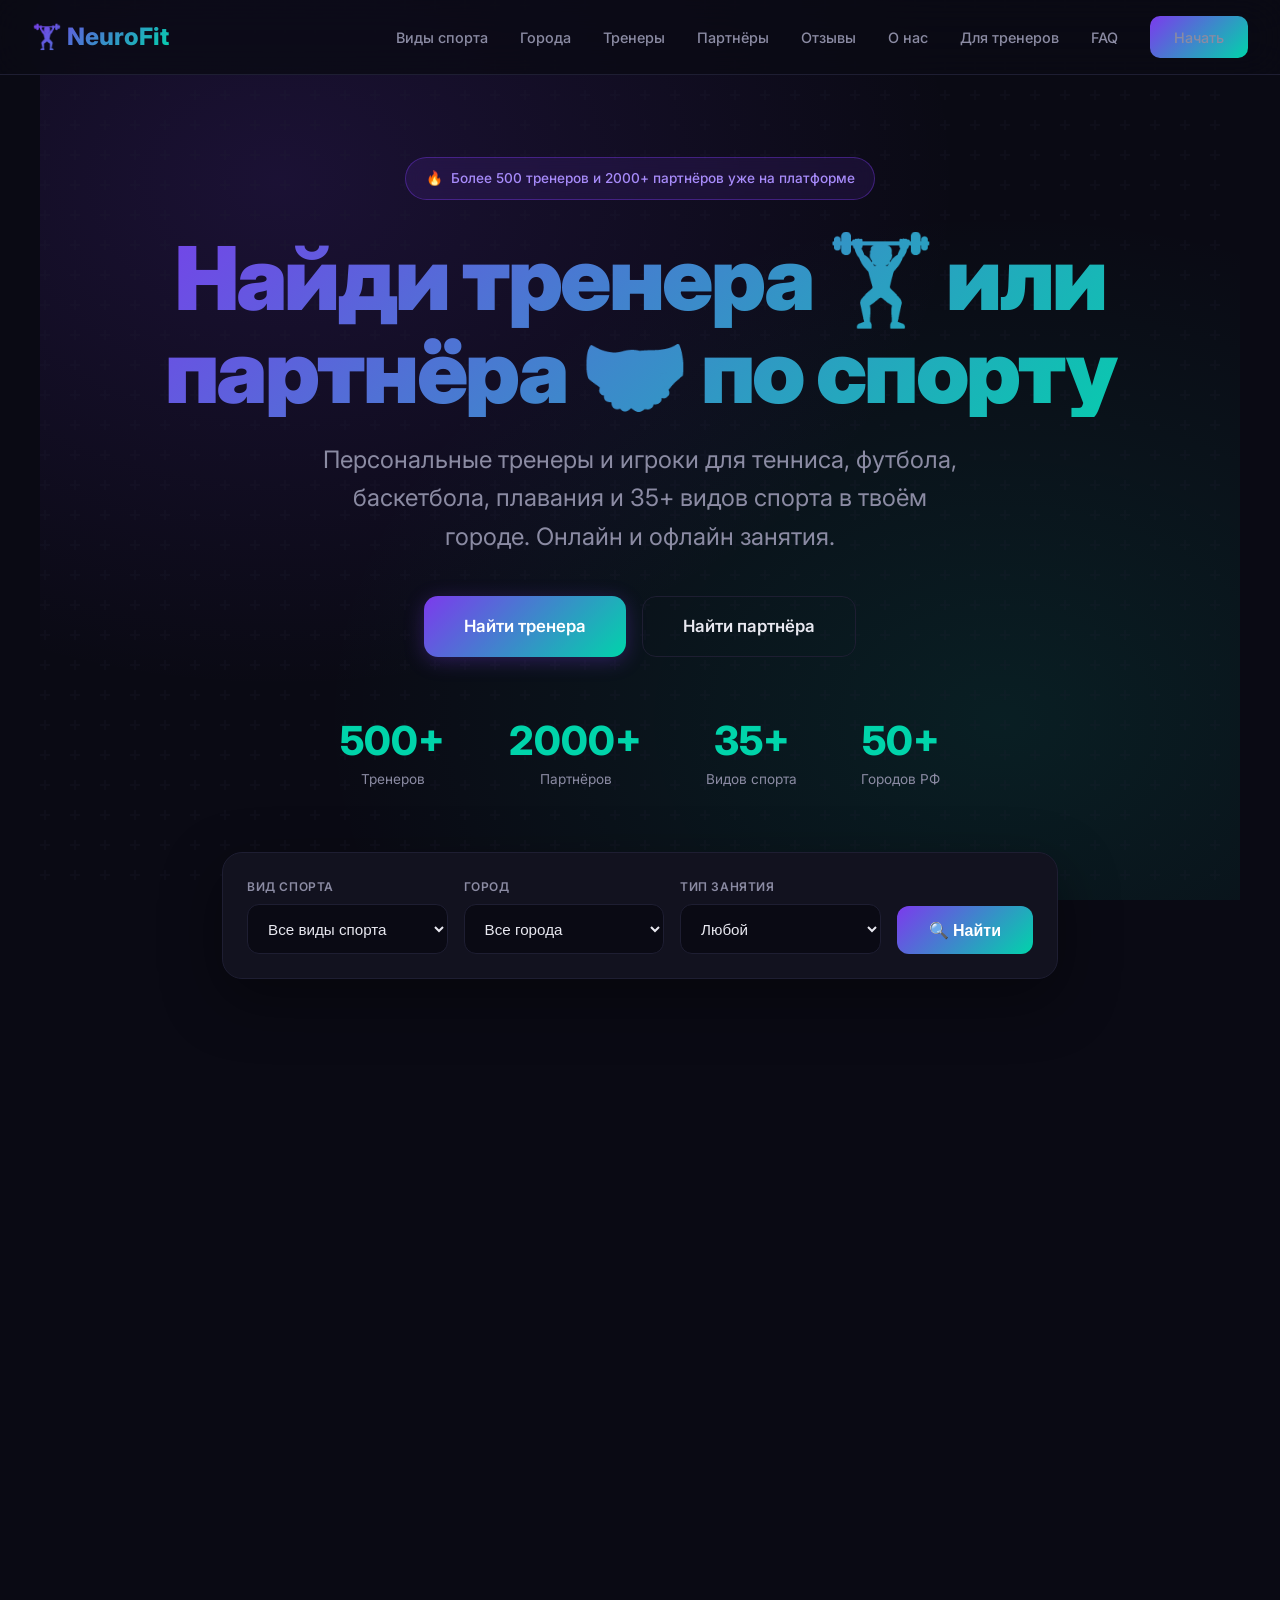
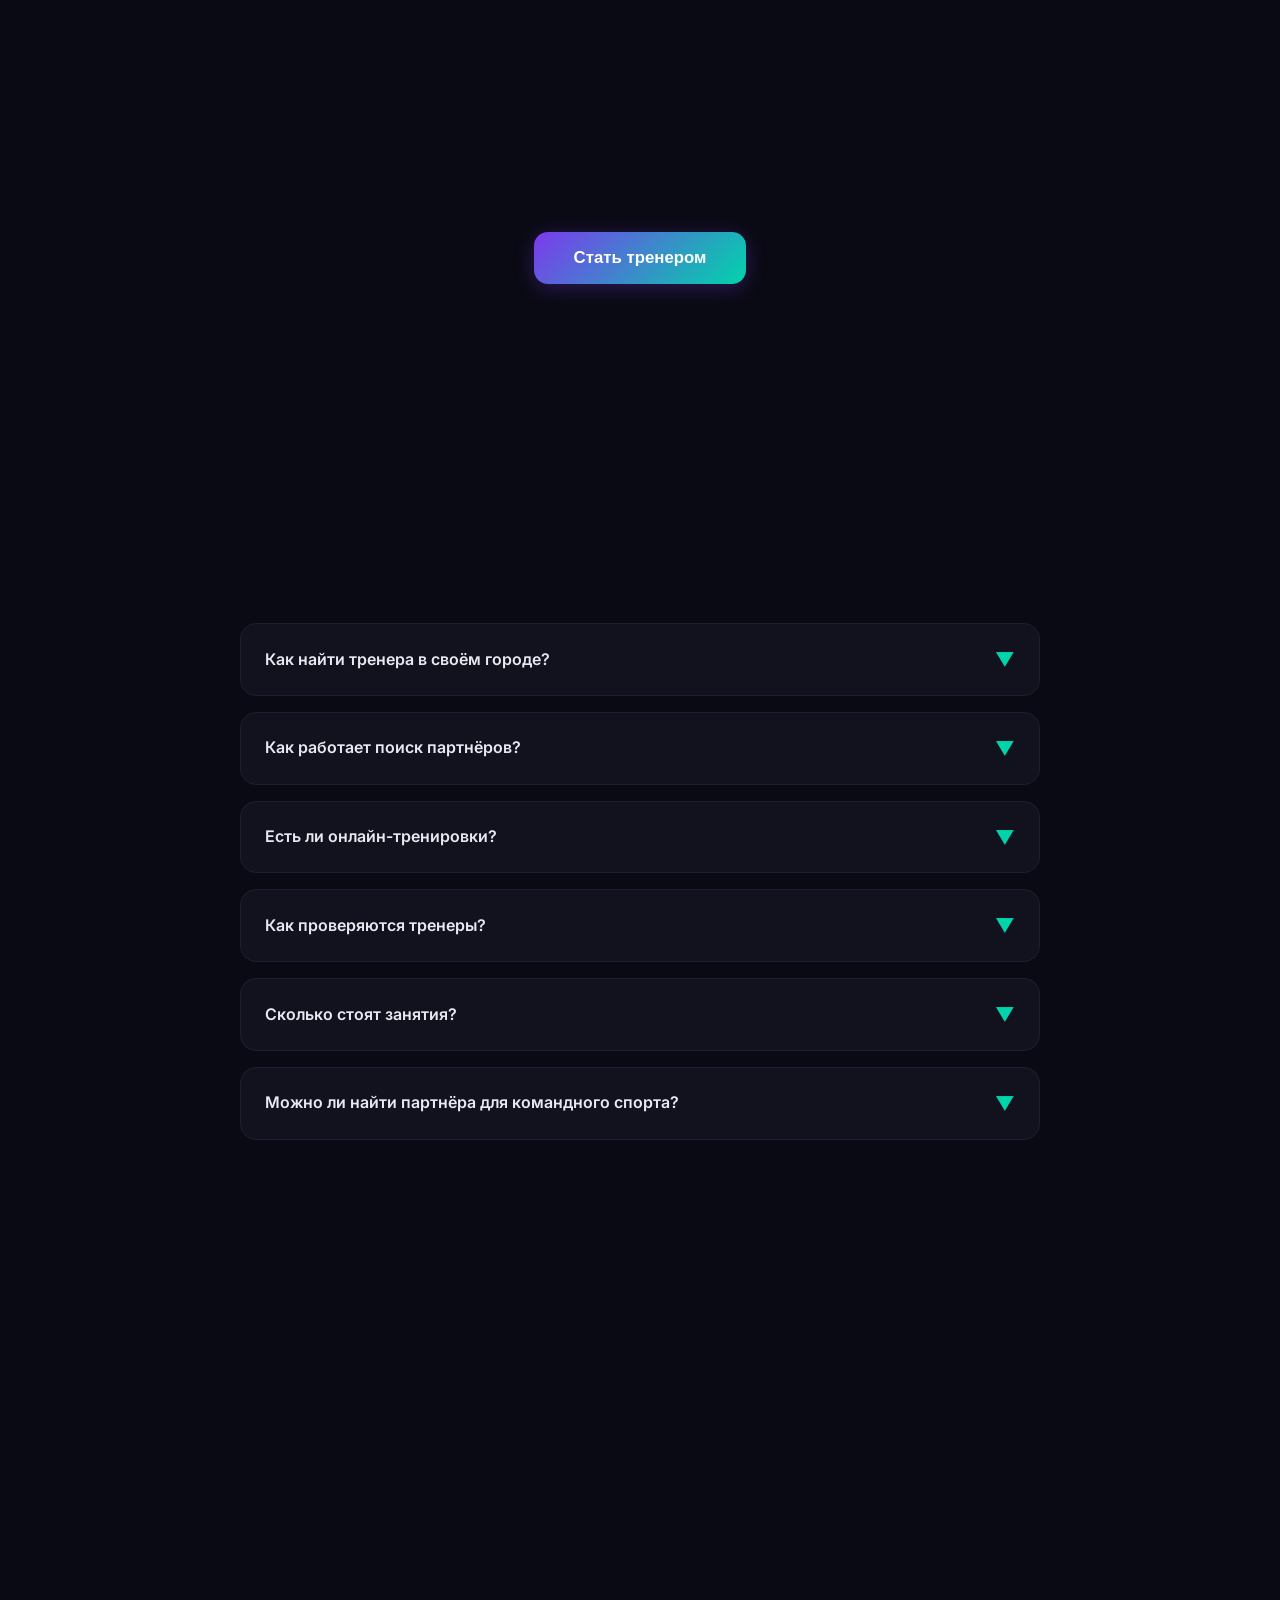
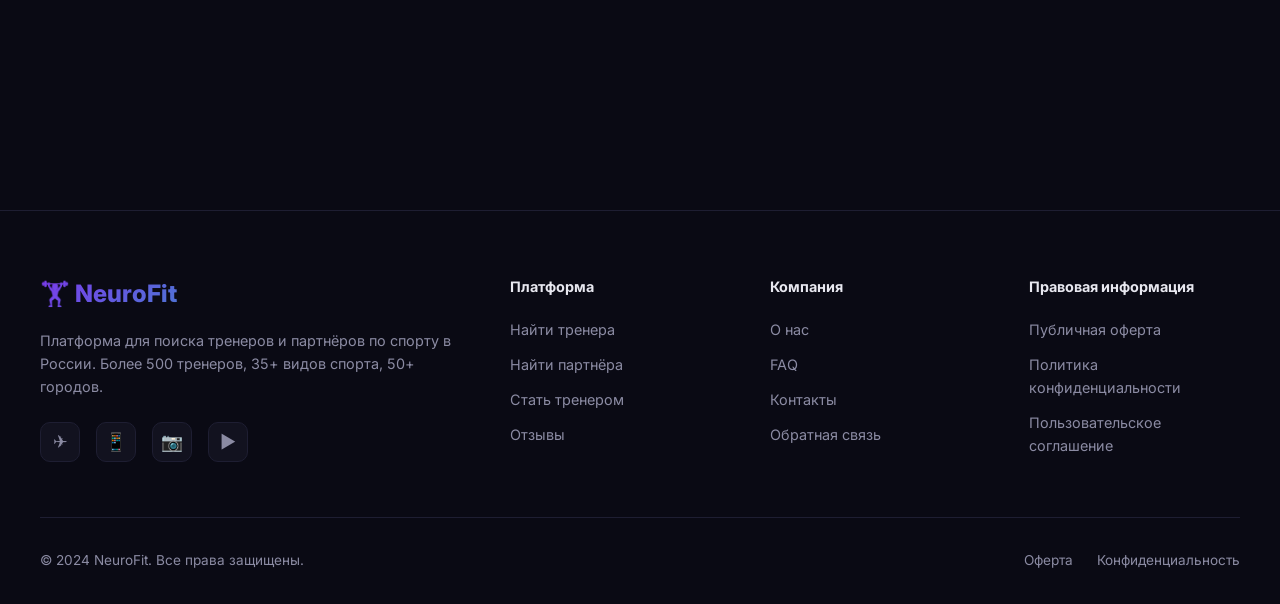
==== commit ea72674d: "Update index.html" ====
--- a/index.html
+++ b/index.html
@@ -5,11 +5,15 @@
     <meta name="viewport" content="width=device-width, initial-scale=1.0">
     <title>NeuroFit — Поиск тренеров и партнёров по спорту в России</title>
     <meta name="description" content="Найдите персонального тренера или партнёра для тенниса, футбола, баскетбола, плавания и 35+ видов спорта в вашем городе. Онлайн и офлайн занятия.">
+    <link rel="icon" href="data:image/svg+xml,%3Csvg xmlns='http://www.w3.org/2000/svg' viewBox='0 0 100 100'%3E%3Ctext y='.9em' font-size='90'%3E🏋️%3C/text%3E%3C/svg%3E">
+    <meta property="og:title" content="NeuroFit — Поиск тренеров и партнёров по спорту">
+    <meta property="og:description" content="Более 500 тренеров и 2000+ партнёров. 35+ видов спорта. Найди своего тренера прямо сейчас.">
+    <meta property="og:type" content="website">
+    <meta property="og:image" content="https://images.unsplash.com/photo-1517836357463-d25dfeac3438?w=1200">
     <link rel="preconnect" href="https://fonts.googleapis.com">
     <link href="https://fonts.googleapis.com/css2?family=Inter:wght@400;500;600;700;800;900&display=swap" rel="stylesheet">
     <style>
         * { margin: 0; padding: 0; box-sizing: border-box; }
-
         :root {
             --primary: #00d4aa;
             --primary-dark: #00b894;
@@ -22,7 +26,6 @@
             --border: #1e1e32;
             --gradient: linear-gradient(135deg, #7c3aed, #00d4aa);
         }
-
         body {
             font-family: 'Inter', system-ui, -apple-system, sans-serif;
             background: var(--bg-dark);
@@ -30,7 +33,78 @@
             line-height: 1.6;
             overflow-x: hidden;
         }
-
+        .navbar {
+            position: fixed;
+            top: 0; left: 0; right: 0;
+            z-index: 1000;
+            padding: 1rem 2rem;
+            display: flex;
+            justify-content: space-between;
+            align-items: center;
+            background: rgba(10, 10, 20, 0.8);
+            backdrop-filter: blur(20px);
+            border-bottom: 1px solid var(--border);
+        }
+        .nav-logo {
+            font-size: 1.5rem;
+            font-weight: 800;
+            background: var(--gradient);
+            -webkit-background-clip: text;
+            -webkit-text-fill-color: transparent;
+            background-clip: text;
+            text-decoration: none;
+        }
+        .nav-links {
+            display: flex;
+            gap: 2rem;
+            align-items: center;
+        }
+        .nav-links a {
+            color: var(--text-muted);
+            text-decoration: none;
+            font-weight: 500;
+            font-size: 0.9rem;
+            transition: color 0.3s;
+        }
+        .nav-links a:hover { color: var(--primary); }
+        .nav-cta {
+            padding: 0.6rem 1.5rem;
+            background: var(--gradient);
+            color: white;
+            border: none;
+            border-radius: 10px;
+            font-weight: 600;
+            cursor: pointer;
+            text-decoration: none;
+            font-size: 0.85rem;
+        }
+        .mobile-menu-btn {
+            display: none;
+            background: none;
+            border: none;
+            color: var(--text);
+            font-size: 1.5rem;
+            cursor: pointer;
+        }
+        .mobile-nav {
+            display: none;
+            position: fixed;
+            top: 60px; left: 0; right: 0;
+            background: var(--bg-card);
+            border-bottom: 1px solid var(--border);
+            padding: 1.5rem;
+            flex-direction: column;
+            gap: 1rem;
+            z-index: 999;
+        }
+        .mobile-nav.active { display: flex; }
+        .mobile-nav a {
+            color: var(--text);
+            text-decoration: none;
+            font-weight: 500;
+            padding: 0.5rem 0;
+            border-bottom: 1px solid var(--border);
+        }
         .hero {
             min-height: 100vh;
             display: flex;
@@ -44,8 +118,8 @@
                 radial-gradient(ellipse at 20% 20%, rgba(124,58,237,0.15) 0%, transparent 50%),
                 radial-gradient(ellipse at 80% 80%, rgba(0,212,170,0.1) 0%, transparent 50%),
                 var(--bg-dark);
-        }
-
+            padding-top: 80px;
+        }
         .hero::before {
             content: '';
             position: absolute;
@@ -54,7 +128,6 @@
             opacity: 0.5;
             pointer-events: none;
         }
-
         .hero-badge {
             display: inline-flex;
             align-items: center;
@@ -70,7 +143,6 @@
             animation: fadeInDown 0.8s ease;
             backdrop-filter: blur(10px);
         }
-
         .hero h1 {
             font-size: clamp(2.8rem, 7vw, 5.5rem);
             font-weight: 900;
@@ -83,7 +155,6 @@
             animation: fadeInUp 0.8s ease 0.2s both;
             letter-spacing: -0.03em;
         }
-
         .hero-subtitle {
             font-size: clamp(1.1rem, 2.5vw, 1.5rem);
             color: var(--text-muted);
@@ -92,7 +163,6 @@
             animation: fadeInUp 0.8s ease 0.4s both;
             font-weight: 400;
         }
-
         .hero-cta {
             display: flex;
             gap: 1rem;
@@ -100,7 +170,6 @@
             justify-content: center;
             animation: fadeInUp 0.8s ease 0.6s both;
         }
-
         .btn {
             padding: 1rem 2.5rem;
             border: none;
@@ -114,54 +183,43 @@
             align-items: center;
             gap: 0.5rem;
         }
-
         .btn-primary {
             background: var(--gradient);
             color: white;
             box-shadow: 0 4px 20px rgba(124, 58, 237, 0.3);
         }
-
         .btn-primary:hover {
             transform: translateY(-3px);
             box-shadow: 0 8px 40px rgba(124, 58, 237, 0.4);
         }
-
         .btn-outline {
             background: transparent;
             border: 1.5px solid var(--border);
             color: var(--text);
         }
-
         .btn-outline:hover {
             border-color: var(--primary);
             color: var(--primary);
             background: rgba(0, 212, 170, 0.05);
         }
-
         .hero-stats {
             display: flex;
             gap: 4rem;
             margin-top: 4rem;
             animation: fadeInUp 0.8s ease 0.8s both;
         }
-
-        .stat {
-            text-align: center;
-        }
-
+        .stat { text-align: center; }
         .stat-number {
             font-size: 2.5rem;
             font-weight: 800;
             color: var(--primary);
             line-height: 1;
         }
-
         .stat-label {
             font-size: 0.85rem;
             color: var(--text-muted);
             margin-top: 0.5rem;
         }
-
         .search-section {
             padding: 0 2rem 4rem;
             max-width: 900px;
@@ -170,7 +228,6 @@
             z-index: 2;
             margin-top: -3rem;
         }
-
         .search-box {
             background: var(--bg-card);
             border: 1px solid var(--border);
@@ -182,12 +239,10 @@
             box-shadow: 0 20px 60px rgba(0,0,0,0.4);
             backdrop-filter: blur(20px);
         }
-
         .search-field {
             flex: 1;
             min-width: 200px;
         }
-
         .search-field label {
             display: block;
             font-size: 0.75rem;
@@ -197,7 +252,6 @@
             margin-bottom: 0.5rem;
             font-weight: 600;
         }
-
         .search-field select,
         .search-field input {
             width: 100%;
@@ -211,12 +265,10 @@
             transition: border-color 0.3s;
             cursor: pointer;
         }
-
         .search-field select:focus,
         .search-field input:focus {
             border-color: var(--primary);
         }
-
         .search-btn {
             padding: 0.9rem 2rem;
             background: var(--gradient);
@@ -229,37 +281,31 @@
             align-self: flex-end;
             font-size: 1rem;
         }
-
         .search-btn:hover {
             transform: translateY(-2px);
             box-shadow: 0 8px 30px rgba(124, 58, 237, 0.3);
         }
-
         section {
             padding: 5rem 2rem;
             max-width: 1200px;
             margin: 0 auto;
         }
-
         .section-header {
             text-align: center;
             margin-bottom: 3.5rem;
         }
-
         .section-header h2 {
             font-size: clamp(1.8rem, 4vw, 2.8rem);
             font-weight: 800;
             margin-bottom: 1rem;
             letter-spacing: -0.02em;
         }
-
         .section-header p {
             color: var(--text-muted);
             max-width: 600px;
             margin: 0 auto;
             font-size: 1.05rem;
         }
-
         .section-tag {
             display: inline-block;
             padding: 0.4rem 1rem;
@@ -273,13 +319,11 @@
             letter-spacing: 0.05em;
             margin-bottom: 1rem;
         }
-
         .sports-grid {
             display: grid;
             grid-template-columns: repeat(auto-fill, minmax(140px, 1fr));
             gap: 1rem;
         }
-
         .sport-card {
             background: var(--bg-card);
             border: 1px solid var(--border);
@@ -291,7 +335,6 @@
             position: relative;
             overflow: hidden;
         }
-
         .sport-card::before {
             content: '';
             position: absolute;
@@ -301,150 +344,129 @@
             opacity: 0;
             transition: opacity 0.3s;
         }
-
         .sport-card:hover {
             background: var(--bg-card-hover);
             transform: translateY(-5px);
             border-color: rgba(124, 58, 237, 0.3);
             box-shadow: 0 15px 40px rgba(0,0,0,0.3);
         }
-
-        .sport-card:hover::before {
-            opacity: 1;
-        }
-
+        .sport-card:hover::before { opacity: 1; }
         .sport-emoji {
             font-size: 2.5rem;
             margin-bottom: 0.75rem;
             display: block;
         }
-
         .sport-name {
             font-size: 0.9rem;
             font-weight: 600;
             color: var(--text);
             margin-bottom: 0.25rem;
         }
-
         .sport-count {
             font-size: 0.75rem;
             color: var(--text-muted);
         }
-
         .cities-grid {
             display: grid;
             grid-template-columns: repeat(auto-fill, minmax(200px, 1fr));
             gap: 1rem;
         }
-
         .city-card {
             background: var(--bg-card);
             border: 1px solid var(--border);
-            border-radius: 14px;
-            padding: 1.25rem;
-            display: flex;
-            align-items: center;
-            gap: 1rem;
-            transition: all 0.3s;
+            border-radius: 16px;
+            padding: 1.5rem;
+            transition: all 0.3s ease;
             cursor: pointer;
         }
-
         .city-card:hover {
             background: var(--bg-card-hover);
-            border-color: var(--primary);
-            transform: translateX(5px);
-        }
-
-        .city-icon {
-            font-size: 1.8rem;
-        }
-
-        .city-info h4 {
-            font-size: 1rem;
-            font-weight: 600;
-            margin-bottom: 0.2rem;
-        }
-
-        .city-info p {
-            font-size: 0.8rem;
-            color: var(--text-muted);
-        }
-
+            border-color: rgba(0, 212, 170, 0.3);
+            transform: translateY(-3px);
+        }
+        .city-emoji {
+            font-size: 2rem;
+            margin-bottom: 0.75rem;
+            display: block;
+        }
+        .city-name {
+            font-weight: 700;
+            font-size: 1.1rem;
+            margin-bottom: 0.5rem;
+        }
+        .city-stats {
+            font-size: 0.85rem;
+            color: var(--text-muted);
+        }
         .steps-grid {
             display: grid;
             grid-template-columns: repeat(auto-fit, minmax(250px, 1fr));
             gap: 2rem;
         }
-
         .step-card {
             background: var(--bg-card);
             border: 1px solid var(--border);
             border-radius: 20px;
             padding: 2rem;
-            text-align: center;
             position: relative;
-            transition: all 0.3s;
-        }
-
+            transition: all 0.3s ease;
+        }
         .step-card:hover {
-            border-color: var(--accent);
+            background: var(--bg-card-hover);
             transform: translateY(-5px);
         }
-
         .step-number {
-            width: 56px;
-            height: 56px;
-            border-radius: 50%;
+            width: 48px;
+            height: 48px;
             background: var(--gradient);
+            border-radius: 14px;
             display: flex;
             align-items: center;
             justify-content: center;
             font-weight: 800;
-            font-size: 1.5rem;
-            margin: 0 auto 1.25rem;
+            font-size: 1.2rem;
+            margin-bottom: 1.5rem;
             color: white;
-            box-shadow: 0 8px 25px rgba(124, 58, 237, 0.3);
-        }
-
+        }
         .step-card h3 {
-            font-size: 1.15rem;
+            font-size: 1.2rem;
             font-weight: 700;
             margin-bottom: 0.75rem;
         }
-
         .step-card p {
-            font-size: 0.9rem;
-            color: var(--text-muted);
+            color: var(--text-muted);
+            font-size: 0.95rem;
             line-height: 1.6;
         }
-
         .trainers-grid {
             display: grid;
             grid-template-columns: repeat(auto-fill, minmax(300px, 1fr));
             gap: 1.5rem;
         }
-
         .trainer-card {
             background: var(--bg-card);
             border: 1px solid var(--border);
             border-radius: 20px;
             padding: 1.5rem;
-            transition: all 0.3s;
-            display: flex;
-            gap: 1.25rem;
-            align-items: flex-start;
-        }
-
+            transition: all 0.3s ease;
+            position: relative;
+        }
         .trainer-card:hover {
             background: var(--bg-card-hover);
+            transform: translateY(-5px);
             border-color: rgba(124, 58, 237, 0.3);
-            transform: translateY(-3px);
-        }
-
+            box-shadow: 0 15px 40px rgba(0,0,0,0.3);
+        }
+        .trainer-header {
+            display: flex;
+            align-items: center;
+            gap: 1rem;
+            margin-bottom: 1rem;
+        }
         .trainer-avatar {
             width: 64px;
             height: 64px;
-            border-radius: 50%;
+            border-radius: 16px;
             background: var(--gradient);
             display: flex;
             align-items: center;
@@ -452,636 +474,968 @@
             font-size: 1.8rem;
             flex-shrink: 0;
         }
-
-        .trainer-info {
-            flex: 1;
-        }
-
-        .trainer-info h4 {
+        .trainer-info h3 {
             font-size: 1.1rem;
             font-weight: 700;
             margin-bottom: 0.25rem;
         }
-
-        .trainer-sport {
-            display: inline-block;
-            padding: 0.2rem 0.7rem;
+        .trainer-meta {
+            font-size: 0.85rem;
+            color: var(--text-muted);
+        }
+        .trainer-tags {
+            display: flex;
+            gap: 0.5rem;
+            flex-wrap: wrap;
+            margin-bottom: 1rem;
+        }
+        .trainer-tag {
+            padding: 0.3rem 0.8rem;
             background: rgba(0, 212, 170, 0.1);
-            color: var(--primary);
+            border: 1px solid rgba(0, 212, 170, 0.2);
             border-radius: 50px;
             font-size: 0.75rem;
-            font-weight: 600;
-            margin-bottom: 0.5rem;
-        }
-
-        .trainer-meta {
+            color: var(--primary);
+            font-weight: 500;
+        }
+        .trainer-rating {
+            display: flex;
+            align-items: center;
+            gap: 0.5rem;
+            margin-bottom: 1rem;
+        }
+        .stars {
+            color: #fbbf24;
+            font-size: 0.9rem;
+        }
+        .rating-text {
             font-size: 0.85rem;
             color: var(--text-muted);
-            margin-bottom: 0.5rem;
-        }
-
+        }
         .trainer-price {
             font-size: 1.1rem;
             font-weight: 700;
             color: var(--primary);
-        }
-
-        .trainer-rating {
-            display: flex;
-            align-items: center;
-            gap: 0.25rem;
-            font-size: 0.85rem;
-            color: #fbbf24;
-        }
-
+            margin-bottom: 1rem;
+        }
+        .trainer-btn {
+            width: 100%;
+            padding: 0.8rem;
+            background: var(--gradient);
+            color: white;
+            border: none;
+            border-radius: 12px;
+            font-weight: 600;
+            cursor: pointer;
+            transition: all 0.3s;
+            font-size: 0.95rem;
+        }
+        .trainer-btn:hover {
+            transform: translateY(-2px);
+            box-shadow: 0 8px 25px rgba(124, 58, 237, 0.3);
+        }
         .partners-grid {
             display: grid;
             grid-template-columns: repeat(auto-fill, minmax(280px, 1fr));
             gap: 1.5rem;
         }
-
         .partner-card {
             background: var(--bg-card);
             border: 1px solid var(--border);
             border-radius: 20px;
             padding: 1.5rem;
-            transition: all 0.3s;
-        }
-
+            transition: all 0.3s ease;
+        }
         .partner-card:hover {
             background: var(--bg-card-hover);
-            border-color: rgba(236, 72, 153, 0.3);
-            transform: translateY(-3px);
-        }
-
+            transform: translateY(-5px);
+            border-color: rgba(0, 212, 170, 0.3);
+        }
         .partner-header {
             display: flex;
             align-items: center;
             gap: 1rem;
             margin-bottom: 1rem;
         }
-
         .partner-avatar {
             width: 56px;
             height: 56px;
             border-radius: 50%;
-            background: linear-gradient(135deg, #ec4899, #f59e0b);
+            background: linear-gradient(135deg, #00d4aa, #7c3aed);
             display: flex;
             align-items: center;
             justify-content: center;
-            font-size: 1.6rem;
-        }
-
-        .partner-name {
+            font-size: 1.5rem;
+            flex-shrink: 0;
+        }
+        .partner-info h3 {
+            font-size: 1rem;
             font-weight: 700;
-            font-size: 1.05rem;
-        }
-
-        .partner-level {
+        }
+        .partner-info p {
             font-size: 0.8rem;
             color: var(--text-muted);
         }
-
-        .partner-tags {
-            display: flex;
-            flex-wrap: wrap;
-            gap: 0.4rem;
-            margin-bottom: 1rem;
-        }
-
-        .partner-tag {
-            padding: 0.25rem 0.7rem;
-            background: rgba(124, 58, 237, 0.1);
-            border: 1px solid rgba(124, 58, 237, 0.2);
-            color: #a78bfa;
-            border-radius: 50px;
-            font-size: 0.75rem;
-        }
-
-        .partner-footer {
-            display: flex;
-            justify-content: space-between;
-            align-items: center;
-            padding-top: 1rem;
-            border-top: 1px solid var(--border);
-        }
-
-        .partner-location {
+        .partner-details {
+            display: flex;
+            gap: 1rem;
+            margin-bottom: 1rem;
             font-size: 0.85rem;
             color: var(--text-muted);
         }
-
-        .btn-small {
-            padding: 0.5rem 1.2rem;
-            background: var(--gradient);
-            color: white;
-            border: none;
+        .partner-btn {
+            width: 100%;
+            padding: 0.7rem;
+            background: transparent;
+            border: 1.5px solid var(--border);
+            color: var(--text);
             border-radius: 10px;
             font-weight: 600;
-            font-size: 0.85rem;
             cursor: pointer;
             transition: all 0.3s;
-        }
-
-        .btn-small:hover {
-            transform: scale(1.05);
-            box-shadow: 0 4px 15px rgba(124, 58, 237, 0.3);
-        }
-
+            font-size: 0.9rem;
+        }
+        .partner-btn:hover {
+            border-color: var(--primary);
+            color: var(--primary);
+            background: rgba(0, 212, 170, 0.05);
+        }
+        .reviews-grid {
+            display: grid;
+            grid-template-columns: repeat(auto-fill, minmax(320px, 1fr));
+            gap: 1.5rem;
+        }
+        .review-card {
+            background: var(--bg-card);
+            border: 1px solid var(--border);
+            border-radius: 20px;
+            padding: 1.5rem;
+            transition: all 0.3s ease;
+        }
+        .review-card:hover {
+            background: var(--bg-card-hover);
+            transform: translateY(-3px);
+        }
+        .review-header {
+            display: flex;
+            align-items: center;
+            gap: 1rem;
+            margin-bottom: 1rem;
+        }
+        .review-avatar {
+            width: 48px;
+            height: 48px;
+            border-radius: 50%;
+            background: var(--gradient);
+            display: flex;
+            align-items: center;
+            justify-content: center;
+            font-size: 1.3rem;
+            flex-shrink: 0;
+        }
+        .review-author {
+            font-weight: 700;
+            font-size: 0.95rem;
+        }
+        .review-sport {
+            font-size: 0.8rem;
+            color: var(--text-muted);
+        }
+        .review-text {
+            color: var(--text-muted);
+            font-size: 0.9rem;
+            line-height: 1.7;
+            margin-bottom: 1rem;
+            font-style: italic;
+        }
+        .review-rating {
+            color: #fbbf24;
+            font-size: 0.9rem;
+        }
+        .faq-list {
+            max-width: 800px;
+            margin: 0 auto;
+        }
         .faq-item {
             background: var(--bg-card);
             border: 1px solid var(--border);
             border-radius: 16px;
             margin-bottom: 1rem;
             overflow: hidden;
-            transition: all 0.3s;
-        }
-
+            transition: all 0.3s ease;
+        }
         .faq-item:hover {
-            border-color: rgba(124, 58, 237, 0.2);
-        }
-
+            border-color: rgba(124, 58, 237, 0.3);
+        }
         .faq-question {
             padding: 1.25rem 1.5rem;
+            display: flex;
+            justify-content: space-between;
+            align-items: center;
             cursor: pointer;
-            display: flex;
-            justify-content: space-between;
-            align-items: center;
             font-weight: 600;
-            font-size: 1.05rem;
-            transition: color 0.3s;
-        }
-
-        .faq-question:hover {
+            font-size: 1rem;
+        }
+        .faq-icon {
+            font-size: 1.2rem;
             color: var(--primary);
-        }
-
+            transition: transform 0.3s ease;
+        }
+        .faq-item.active .faq-icon {
+            transform: rotate(180deg);
+        }
         .faq-answer {
-            padding: 0 1.5rem;
             max-height: 0;
             overflow: hidden;
-            transition: all 0.4s ease;
-            color: var(--text-muted);
-            font-size: 0.95rem;
+            transition: max-height 0.3s ease, padding 0.3s ease;
+            padding: 0 1.5rem;
+        }
+        .faq-item.active .faq-answer {
+            max-height: 300px;
+            padding: 0 1.5rem 1.25rem;
+        }
+        .faq-answer p {
+            color: var(--text-muted);
             line-height: 1.7;
         }
-
-        .faq-item.active .faq-answer {
-            padding: 0 1.5rem 1.25rem;
-            max-height: 300px;
-        }
-
-        .faq-icon {
-            transition: transform 0.3s;
-            color: var(--text-muted);
-        }
-
-        .faq-item.active .faq-icon {
-            transform: rotate(180deg);
-            color: var(--primary);
-        }
-
         .cta-section {
+            text-align: center;
             background: 
-                radial-gradient(ellipse at 50% 0%, rgba(124,58,237,0.15) 0%, transparent 60%),
+                radial-gradient(ellipse at 50% 50%, rgba(124,58,237,0.1) 0%, transparent 70%),
                 var(--bg-card);
             border: 1px solid var(--border);
             border-radius: 24px;
             padding: 4rem 2rem;
-            text-align: center;
-            margin: 0 1rem;
-            max-width: calc(1200px - 2rem);
-        }
-
+            margin: 0 2rem;
+        }
         .cta-section h2 {
             font-size: clamp(1.8rem, 4vw, 2.5rem);
             font-weight: 800;
             margin-bottom: 1rem;
         }
-
         .cta-section p {
             color: var(--text-muted);
             max-width: 500px;
             margin: 0 auto 2rem;
             font-size: 1.1rem;
         }
-
-        .email-form-large {
+        .waitlist-form {
             display: flex;
             gap: 0.75rem;
-            max-width: 480px;
+            max-width: 500px;
             margin: 0 auto;
             flex-wrap: wrap;
-        }
-
-        .email-form-large input {
+            justify-content: center;
+        }
+        .waitlist-form input {
             flex: 1;
             min-width: 250px;
-            padding: 1rem 1.25rem;
-            border: 1px solid var(--border);
-            border-radius: 14px;
+            padding: 1rem 1.5rem;
+            border: 1px solid var(--border);
+            border-radius: 12px;
             background: var(--bg-dark);
             color: var(--text);
             font-size: 1rem;
             outline: none;
         }
-
-        .email-form-large input:focus {
+        .waitlist-form input:focus {
             border-color: var(--primary);
         }
-
-        /* ===== NEW FOOTER (like neurofit) ===== */
-        .site-footer {
+        .waitlist-form input::placeholder {
+            color: var(--text-muted);
+        }
+        .waitlist-form button {
+            padding: 1rem 2rem;
+            background: var(--gradient);
+            color: white;
+            border: none;
+            border-radius: 12px;
+            font-weight: 600;
+            cursor: pointer;
+            transition: all 0.3s;
+            font-size: 1rem;
+        }
+        .waitlist-form button:hover {
+            transform: translateY(-2px);
+            box-shadow: 0 8px 30px rgba(124, 58, 237, 0.3);
+        }
+        .about-content {
+            display: grid;
+            grid-template-columns: 1fr 1fr;
+            gap: 3rem;
+            align-items: center;
+        }
+        .about-text h3 {
+            font-size: 1.8rem;
+            font-weight: 800;
+            margin-bottom: 1rem;
+        }
+        .about-text p {
+            color: var(--text-muted);
+            margin-bottom: 1rem;
+            line-height: 1.7;
+        }
+        .about-values {
+            display: grid;
+            grid-template-columns: 1fr 1fr;
+            gap: 1rem;
+            margin-top: 1.5rem;
+        }
+        .about-value {
+            background: var(--bg-card);
+            border: 1px solid var(--border);
+            border-radius: 12px;
+            padding: 1rem;
+        }
+        .about-value h4 {
+            font-size: 0.9rem;
+            font-weight: 700;
+            margin-bottom: 0.3rem;
+            color: var(--primary);
+        }
+        .about-value p {
+            font-size: 0.8rem;
+            margin-bottom: 0;
+        }
+        .about-visual {
+            background: var(--bg-card);
+            border: 1px solid var(--border);
+            border-radius: 20px;
+            padding: 2rem;
+            text-align: center;
+        }
+        .about-visual .emoji {
+            font-size: 5rem;
+            margin-bottom: 1rem;
+        }
+        .about-visual p {
+            color: var(--text-muted);
+            font-size: 0.9rem;
+        }
+        .for-trainers-grid {
+            display: grid;
+            grid-template-columns: repeat(auto-fit, minmax(250px, 1fr));
+            gap: 1.5rem;
+        }
+        .for-trainers-card {
+            background: var(--bg-card);
+            border: 1px solid var(--border);
+            border-radius: 20px;
+            padding: 2rem;
+            text-align: center;
+            transition: all 0.3s ease;
+        }
+        .for-trainers-card:hover {
+            background: var(--bg-card-hover);
+            transform: translateY(-5px);
+            border-color: rgba(0, 212, 170, 0.3);
+        }
+        .for-trainers-card .emoji {
+            font-size: 3rem;
+            margin-bottom: 1rem;
+        }
+        .for-trainers-card h3 {
+            font-size: 1.1rem;
+            font-weight: 700;
+            margin-bottom: 0.75rem;
+        }
+        .for-trainers-card p {
+            color: var(--text-muted);
+            font-size: 0.9rem;
+            line-height: 1.6;
+        }
+        footer {
             border-top: 1px solid var(--border);
-            padding: 60px 0 30px;
+            padding: 4rem 2rem 2rem;
+            margin-top: 4rem;
+        }
+        .footer-grid {
             max-width: 1200px;
             margin: 0 auto;
-            padding-left: 2rem;
-            padding-right: 2rem;
-        }
-
-        .footer-grid {
             display: grid;
-            grid-template-columns: repeat(auto-fit, minmax(250px, 1fr));
-            gap: 40px;
-            margin-bottom: 40px;
-        }
-
-        .footer-col-logo {
-            font-size: 24px;
-            font-weight: 700;
-            margin-bottom: 12px;
+            grid-template-columns: 2fr 1fr 1fr 1fr;
+            gap: 3rem;
+            margin-bottom: 3rem;
+        }
+        .footer-brand {
+            font-size: 1.5rem;
+            font-weight: 800;
             background: var(--gradient);
             -webkit-background-clip: text;
             -webkit-text-fill-color: transparent;
             background-clip: text;
-        }
-
-        .footer-col-text {
-            color: var(--text-muted);
-            font-size: 0.95rem;
+            margin-bottom: 1rem;
+        }
+        .footer-desc {
+            color: var(--text-muted);
+            font-size: 0.9rem;
             line-height: 1.6;
-        }
-
-        .footer-col-title {
-            margin-bottom: 16px;
+            margin-bottom: 1.5rem;
+        }
+        .footer-social {
+            display: flex;
+            gap: 1rem;
+        }
+        .footer-social a {
+            width: 40px;
+            height: 40px;
+            border-radius: 10px;
+            background: var(--bg-card);
+            border: 1px solid var(--border);
+            display: flex;
+            align-items: center;
+            justify-content: center;
+            color: var(--text-muted);
+            text-decoration: none;
             font-size: 1.1rem;
+            transition: all 0.3s;
+        }
+        .footer-social a:hover {
+            border-color: var(--primary);
+            color: var(--primary);
+            transform: translateY(-2px);
+        }
+        .footer-column h4 {
+            font-size: 0.9rem;
             font-weight: 700;
+            margin-bottom: 1.25rem;
             color: var(--text);
         }
-
-        .footer-link {
+        .footer-column a {
             display: block;
             color: var(--text-muted);
             text-decoration: none;
-            margin-bottom: 8px;
-            transition: color 0.2s;
-            font-size: 0.95rem;
-        }
-
-        .footer-link:hover {
-            color: var(--text);
-        }
-
+            font-size: 0.9rem;
+            margin-bottom: 0.75rem;
+            transition: color 0.3s;
+        }
+        .footer-column a:hover { color: var(--primary); }
         .footer-bottom {
-            text-align: center;
-            padding-top: 30px;
+            max-width: 1200px;
+            margin: 0 auto;
+            padding-top: 2rem;
             border-top: 1px solid var(--border);
-            color: var(--text-muted);
-            font-size: 0.9rem;
-        }
-        /* ===== END NEW FOOTER ===== */
-
+            display: flex;
+            justify-content: space-between;
+            align-items: center;
+            flex-wrap: wrap;
+            gap: 1rem;
+        }
+        .footer-bottom p {
+            color: var(--text-muted);
+            font-size: 0.85rem;
+        }
+        .footer-bottom a {
+            color: var(--text-muted);
+            text-decoration: none;
+            font-size: 0.85rem;
+            transition: color 0.3s;
+        }
+        .footer-bottom a:hover { color: var(--primary); }
         @keyframes fadeInUp {
-            from { opacity: 0; transform: translateY(40px); }
+            from { opacity: 0; transform: translateY(30px); }
             to { opacity: 1; transform: translateY(0); }
         }
-
         @keyframes fadeInDown {
-            from { opacity: 0; transform: translateY(-40px); }
+            from { opacity: 0; transform: translateY(-20px); }
             to { opacity: 1; transform: translateY(0); }
         }
-
         .reveal {
             opacity: 0;
             transform: translateY(30px);
-            transition: all 0.7s cubic-bezier(0.16, 1, 0.3, 1);
-        }
-
+            transition: opacity 0.6s ease, transform 0.6s ease;
+        }
         .reveal.active {
             opacity: 1;
             transform: translateY(0);
         }
-
+        .modal-overlay {
+            display: none;
+            position: fixed;
+            top: 0; left: 0; right: 0; bottom: 0;
+            background: rgba(0,0,0,0.7);
+            z-index: 2000;
+            align-items: center;
+            justify-content: center;
+            padding: 2rem;
+        }
+        .modal-overlay.active { display: flex; }
+        .modal {
+            background: var(--bg-card);
+            border: 1px solid var(--border);
+            border-radius: 20px;
+            padding: 2rem;
+            max-width: 500px;
+            width: 100%;
+            position: relative;
+            animation: fadeInUp 0.3s ease;
+        }
+        .modal-close {
+            position: absolute;
+            top: 1rem; right: 1rem;
+            background: none;
+            border: none;
+            color: var(--text-muted);
+            font-size: 1.5rem;
+            cursor: pointer;
+        }
+        .modal h3 {
+            font-size: 1.3rem;
+            font-weight: 700;
+            margin-bottom: 0.5rem;
+        }
+        .modal p {
+            color: var(--text-muted);
+            margin-bottom: 1.5rem;
+            font-size: 0.9rem;
+        }
+        .modal-form input,
+        .modal-form textarea,
+        .modal-form select {
+            width: 100%;
+            padding: 0.9rem 1rem;
+            border: 1px solid var(--border);
+            border-radius: 12px;
+            background: var(--bg-dark);
+            color: var(--text);
+            font-size: 0.95rem;
+            margin-bottom: 1rem;
+            outline: none;
+            font-family: inherit;
+        }
+        .modal-form input:focus,
+        .modal-form textarea:focus,
+        .modal-form select:focus {
+            border-color: var(--primary);
+        }
+        .modal-form button {
+            width: 100%;
+            padding: 0.9rem;
+            background: var(--gradient);
+            color: white;
+            border: none;
+            border-radius: 12px;
+            font-weight: 600;
+            cursor: pointer;
+            font-size: 1rem;
+        }
+        .modal-form button:hover {
+            transform: translateY(-2px);
+            box-shadow: 0 8px 25px rgba(124, 58, 237, 0.3);
+        }
+        .modal-success {
+            display: none;
+            text-align: center;
+            padding: 2rem 0;
+        }
+        .modal-success.active { display: block; }
+        .modal-success .emoji {
+            font-size: 4rem;
+            margin-bottom: 1rem;
+        }
+        .modal-success h3 {
+            margin-bottom: 0.5rem;
+        }
+        .modal-success p {
+            margin-bottom: 0;
+        }
+        .legal-page {
+            padding-top: 100px;
+            max-width: 800px;
+            margin: 0 auto;
+        }
+        .legal-page h1 {
+            font-size: 2rem;
+            font-weight: 800;
+            margin-bottom: 1rem;
+        }
+        .legal-page h2 {
+            font-size: 1.3rem;
+            font-weight: 700;
+            margin-top: 2rem;
+            margin-bottom: 0.75rem;
+            color: var(--primary);
+        }
+        .legal-page p {
+            color: var(--text-muted);
+            margin-bottom: 1rem;
+            line-height: 1.7;
+        }
+        .legal-page ul {
+            color: var(--text-muted);
+            margin-bottom: 1rem;
+            padding-left: 1.5rem;
+        }
+        .legal-page li {
+            margin-bottom: 0.5rem;
+            line-height: 1.6;
+        }
+        .legal-page .back-link {
+            display: inline-flex;
+            align-items: center;
+            gap: 0.5rem;
+            color: var(--primary);
+            text-decoration: none;
+            font-weight: 600;
+            margin-bottom: 2rem;
+        }
+        .legal-page .back-link:hover {
+            text-decoration: underline;
+        }
         @media (max-width: 768px) {
+            .nav-links { display: none; }
+            .mobile-menu-btn { display: block; }
             .hero-stats { gap: 2rem; flex-wrap: wrap; }
-            .hero-cta { flex-direction: column; width: 100%; }
-            .hero-cta .btn { width: 100%; justify-content: center; }
+            .footer-grid { grid-template-columns: 1fr 1fr; }
+            .about-content { grid-template-columns: 1fr; }
+            .trainers-grid { grid-template-columns: 1fr; }
+            .reviews-grid { grid-template-columns: 1fr; }
+        }
+        @media (max-width: 480px) {
+            .footer-grid { grid-template-columns: 1fr; }
+            .about-values { grid-template-columns: 1fr; }
             .search-box { flex-direction: column; }
             .search-btn { width: 100%; }
-            .email-form-large { flex-direction: column; }
-            .email-form-large input, .email-form-large .btn { width: 100%; }
-            section { padding: 3rem 1rem; }
-            .sports-grid { grid-template-columns: repeat(auto-fill, minmax(110px, 1fr)); }
-            .footer-grid { grid-template-columns: 1fr; gap: 30px; }
         }
     </style>
-    <base target="_blank">
 <base target="_blank">
 </head>
 <body>
-
+    <!-- NAVBAR -->
+    <nav class="navbar">
+        <a href="#" class="nav-logo">🏋️ NeuroFit</a>
+        <div class="nav-links">
+            <a href="#sports">Виды спорта</a>
+            <a href="#cities">Города</a>
+            <a href="#trainers">Тренеры</a>
+            <a href="#partners">Партнёры</a>
+            <a href="#reviews">Отзывы</a>
+            <a href="#about">О нас</a>
+            <a href="#for-trainers">Для тренеров</a>
+            <a href="#faq">FAQ</a>
+            <a href="#contact" class="nav-cta">Начать</a>
+        </div>
+        <button class="mobile-menu-btn" onclick="toggleMobileMenu()">☰</button>
+    </nav>
+
+    <div class="mobile-nav" id="mobileNav">
+        <a href="#sports" onclick="toggleMobileMenu()">Виды спорта</a>
+        <a href="#cities" onclick="toggleMobileMenu()">Города</a>
+        <a href="#trainers" onclick="toggleMobileMenu()">Тренеры</a>
+        <a href="#partners" onclick="toggleMobileMenu()">Партнёры</a>
+        <a href="#reviews" onclick="toggleMobileMenu()">Отзывы</a>
+        <a href="#about" onclick="toggleMobileMenu()">О нас</a>
+        <a href="#for-trainers" onclick="toggleMobileMenu()">Для тренеров</a>
+        <a href="#faq" onclick="toggleMobileMenu()">FAQ</a>
+        <a href="#contact" onclick="toggleMobileMenu()" class="nav-cta">Начать</a>
+    </div>
+
+    <!-- HERO -->
     <section class="hero">
         <div class="hero-badge">
-            <span>🔥</span> Более 500 тренеров и 2000+ партнёров уже на платформе
-        </div>
-        <h1>Найди тренера<br>или партнёра<br>по спорту</h1>
+            <span>🔥</span>
+            <span>Более 500 тренеров и 2000+ партнёров уже на платформе</span>
+        </div>
+        <h1>Найди тренера 🏋️ или партнёра 🤝 по спорту</h1>
         <p class="hero-subtitle">Персональные тренеры и игроки для тенниса, футбола, баскетбола, плавания и 35+ видов спорта в твоём городе. Онлайн и офлайн занятия.</p>
         <div class="hero-cta">
-            <a href="#sports" class="btn btn-primary">Найти тренера</a>
+            <a href="#trainers" class="btn btn-primary">Найти тренера</a>
             <a href="#partners" class="btn btn-outline">Найти партнёра</a>
-            <button class="btn btn-outline" onclick="alert('Регистрация в разработке')" style="border-color: rgba(236,72,153,0.4); color: #ec4899;">
-                🏋️ Стать тренером
-            </button>
         </div>
         <div class="hero-stats">
-            <div class="stat">
-                <div class="stat-number">500+</div>
-                <div class="stat-label">Тренеров</div>
-            </div>
-            <div class="stat">
-                <div class="stat-number">2000+</div>
-                <div class="stat-label">Партнёров</div>
-            </div>
-            <div class="stat">
-                <div class="stat-number">35+</div>
-                <div class="stat-label">Видов спорта</div>
-            </div>
-            <div class="stat">
-                <div class="stat-number">50+</div>
-                <div class="stat-label">Городов РФ</div>
-            </div>
+            <div class="stat"><div class="stat-number">500+</div><div class="stat-label">Тренеров</div></div>
+            <div class="stat"><div class="stat-number">2000+</div><div class="stat-label">Партнёров</div></div>
+            <div class="stat"><div class="stat-number">35+</div><div class="stat-label">Видов спорта</div></div>
+            <div class="stat"><div class="stat-number">50+</div><div class="stat-label">Городов РФ</div></div>
         </div>
     </section>
 
+    <!-- SEARCH -->
     <div class="search-section">
         <div class="search-box">
             <div class="search-field">
                 <label>Вид спорта</label>
                 <select id="sportSelect">
-                    <option value="">Выберите спорт</option>
-                    <option value="tennis">Теннис</option>
-                    <option value="football">Футбол</option>
-                    <option value="basketball">Баскетбол</option>
-                    <option value="volleyball">Волейбол</option>
-                    <option value="swimming">Плавание</option>
-                    <option value="fitness">Фитнес</option>
-                    <option value="yoga">Йога</option>
-                    <option value="boxing">Бокс</option>
+                    <option value="">Все виды спорта</option>
+                    <option value="Теннис">🎾 Теннис</option>
+                    <option value="Настольный теннис">🏓 Настольный теннис</option>
+                    <option value="Падел">🥎 Падел</option>
+                    <option value="Бадминтон">🏸 Бадминтон</option>
+                    <option value="Футбол">⚽ Футбол</option>
+                    <option value="Баскетбол">🏀 Баскетбол</option>
+                    <option value="Волейбол">🏐 Волейбол</option>
+                    <option value="Гандбол">🤾 Гандбол</option>
+                    <option value="Хоккей">🏒 Хоккей</option>
+                    <option value="Плавание">🏊 Плавание</option>
+                    <option value="Фитнес">💪 Фитнес</option>
+                    <option value="Кроссфит">🏋️ Кроссфит</option>
+                    <option value="Йога">🧘 Йога</option>
+                    <option value="Пилатес">🤸 Пилатес</option>
+                    <option value="Стретчинг">🦵 Стретчинг</option>
+                    <option value="Бокс">🥊 Бокс</option>
+                    <option value="ММА">🥋 ММА</option>
+                    <option value="Дзюдо">🥋 Дзюдо</option>
+                    <option value="Карате">🥋 Карате</option>
+                    <option value="Тхэквондо">🥋 Тхэквондо</option>
+                    <option value="Фехтование">🤺 Фехтование</option>
+                    <option value="Стрельба из лука">🏹 Стрельба из лука</option>
+                    <option value="Стрельба">🎯 Стрельба</option>
+                    <option value="Гольф">⛳ Гольф</option>
+                    <option value="Скейтбординг">🛹 Скейтбординг</option>
+                    <option value="Горные лыжи">⛷️ Горные лыжи</option>
+                    <option value="Сноуборд">🏂 Сноуборд</option>
+                    <option value="Фигурное катание">⛸️ Фигурное катание</option>
+                    <option value="Танцы">💃 Танцы</option>
+                    <option value="Гимнастика">🤸‍♀️ Гимнастика</option>
+                    <option value="Скалолазание">🧗 Скалолазание</option>
+                    <option value="Велоспорт">🚴 Велоспорт</option>
+                    <option value="Бег">🏃 Бег</option>
+                    <option value="Триатлон">🏃‍♂️ Триатлон</option>
+                    <option value="Конный спорт">🏇 Конный спорт</option>
+                    <option value="Шахматы">♟️ Шахматы</option>
                 </select>
             </div>
             <div class="search-field">
                 <label>Город</label>
                 <select id="citySelect">
-                    <option value="">Выберите город</option>
-                    <option value="moscow">Москва</option>
-                    <option value="spb">Санкт-Петербург</option>
-                    <option value="kazan">Казань</option>
-                    <option value="nn">Нижний Новгород</option>
-                    <option value="samara">Самара</option>
-                    <option value="ufa">Уфа</option>
-                    <option value="krasnodar">Краснодар</option>
-                    <option value="ekb">Екатеринбург</option>
-                    <option value="novosib">Новосибирск</option>
+                    <option value="">Все города</option>
+                    <option value="Москва">Москва</option>
+                    <option value="Санкт-Петербург">Санкт-Петербург</option>
+                    <option value="Казань">Казань</option>
+                    <option value="Нижний Новгород">Нижний Новгород</option>
+                    <option value="Самара">Самара</option>
+                    <option value="Екатеринбург">Екатеринбург</option>
+                    <option value="Новосибирск">Новосибирск</option>
+                    <option value="Краснодар">Краснодар</option>
+                    <option value="Сочи">Сочи</option>
+                    <option value="Владивосток">Владивосток</option>
+                    <option value="Уфа">Уфа</option>
+                    <option value="Челябинск">Челябинск</option>
                 </select>
             </div>
             <div class="search-field">
                 <label>Тип занятия</label>
-                <select>
-                    <option value="">Все типы</option>
-                    <option value="trainer">Персональный тренер</option>
-                    <option value="partner">Партнёр для игры</option>
-                    <option value="group">Групповые занятия</option>
-                    <option value="online">Онлайн тренировка</option>
+                <select id="typeSelect">
+                    <option value="">Любой</option>
+                    <option value="Онлайн">Онлайн</option>
+                    <option value="Офлайн">Офлайн</option>
+                    <option value="Групповые">Групповые</option>
                 </select>
             </div>
-            <button class="search-btn" onclick="handleSearch()">Найти</button>
+            <button class="search-btn" onclick="handleSearch()">🔍 Найти</button>
         </div>
     </div>
 
+    <!-- SPORTS -->
     <section id="sports">
         <div class="section-header reveal">
-            <span class="section-tag">Виды спорта</span>
-            <h2>35+ видов спорта</h2>
-            <p>Выберите свой вид спорта — найдём тренера или партнёра именно для него</p>
-        </div>
-        <div class="sports-grid reveal">
-            <div class="sport-card" onclick="selectSport('tennis')"><span class="sport-emoji">🎾</span><div class="sport-name">Теннис</div><div class="sport-count">87 тренеров</div></div>
-            <div class="sport-card" onclick="selectSport('table-tennis')"><span class="sport-emoji">🏓</span><div class="sport-name">Настольный теннис</div><div class="sport-count">45 тренеров</div></div>
-            <div class="sport-card" onclick="selectSport('padel')"><span class="sport-emoji">🥎</span><div class="sport-name">Падел</div><div class="sport-count">23 тренера</div></div>
-            <div class="sport-card" onclick="selectSport('badminton')"><span class="sport-emoji">🏸</span><div class="sport-name">Бадминтон</div><div class="sport-count">34 тренера</div></div>
-            <div class="sport-card" onclick="selectSport('football')"><span class="sport-emoji">⚽</span><div class="sport-name">Футбол</div><div class="sport-count">156 тренеров</div></div>
-            <div class="sport-card" onclick="selectSport('basketball')"><span class="sport-emoji">🏀</span><div class="sport-name">Баскетбол</div><div class="sport-count">78 тренеров</div></div>
-            <div class="sport-card" onclick="selectSport('volleyball')"><span class="sport-emoji">🏐</span><div class="sport-name">Волейбол</div><div class="sport-count">52 тренера</div></div>
-            <div class="sport-card" onclick="selectSport('handball')"><span class="sport-emoji">🤾</span><div class="sport-name">Гандбол</div><div class="sport-count">18 тренеров</div></div>
-            <div class="sport-card" onclick="selectSport('hockey')"><span class="sport-emoji">🏒</span><div class="sport-name">Хоккей</div><div class="sport-count">41 тренер</div></div>
-            <div class="sport-card" onclick="selectSport('swimming')"><span class="sport-emoji">🏊</span><div class="sport-name">Плавание</div><div class="sport-count">93 тренера</div></div>
-            <div class="sport-card" onclick="selectSport('fitness')"><span class="sport-emoji">💪</span><div class="sport-name">Фитнес</div><div class="sport-count">234 тренера</div></div>
-            <div class="sport-card" onclick="selectSport('crossfit')"><span class="sport-emoji">🏋️</span><div class="sport-name">Кроссфит</div><div class="sport-count">67 тренеров</div></div>
-            <div class="sport-card" onclick="selectSport('yoga')"><span class="sport-emoji">🧘</span><div class="sport-name">Йога</div><div class="sport-count">112 тренеров</div></div>
-            <div class="sport-card" onclick="selectSport('pilates')"><span class="sport-emoji">🤸</span><div class="sport-name">Пилатес</div><div class="sport-count">89 тренеров</div></div>
-            <div class="sport-card" onclick="selectSport('stretching')"><span class="sport-emoji">🦵</span><div class="sport-name">Стретчинг</div><div class="sport-count">56 тренеров</div></div>
-            <div class="sport-card" onclick="selectSport('boxing')"><span class="sport-emoji">🥊</span><div class="sport-name">Бокс</div><div class="sport-count">64 тренера</div></div>
-            <div class="sport-card" onclick="selectSport('mma')"><span class="sport-emoji">🥋</span><div class="sport-name">ММА</div><div class="sport-count">38 тренеров</div></div>
-            <div class="sport-card" onclick="selectSport('judo')"><span class="sport-emoji">🥋</span><div class="sport-name">Дзюдо</div><div class="sport-count">29 тренеров</div></div>
-            <div class="sport-card" onclick="selectSport('karate')"><span class="sport-emoji">🥋</span><div class="sport-name">Карате</div><div class="sport-count">31 тренер</div></div>
-            <div class="sport-card" onclick="selectSport('taekwondo')"><span class="sport-emoji">🥋</span><div class="sport-name">Тхэквондо</div><div class="sport-count">22 тренера</div></div>
-            <div class="sport-card" onclick="selectSport('fencing')"><span class="sport-emoji">🤺</span><div class="sport-name">Фехтование</div><div class="sport-count">15 тренеров</div></div>
-            <div class="sport-card" onclick="selectSport('archery')"><span class="sport-emoji">🏹</span><div class="sport-name">Стрельба из лука</div><div class="sport-count">19 тренеров</div></div>
-            <div class="sport-card" onclick="selectSport('shooting')"><span class="sport-emoji">🎯</span><div class="sport-name">Стрельба</div><div class="sport-count">12 тренеров</div></div>
-            <div class="sport-card" onclick="selectSport('golf')"><span class="sport-emoji">⛳</span><div class="sport-name">Гольф</div><div class="sport-count">8 тренеров</div></div>
-            <div class="sport-card" onclick="selectSport('skate')"><span class="sport-emoji">🛹</span><div class="sport-name">Скейтбординг</div><div class="sport-count">14 тренеров</div></div>
-            <div class="sport-card" onclick="selectSport('ski')"><span class="sport-emoji">⛷️</span><div class="sport-name">Горные лыжи</div><div class="sport-count">27 тренеров</div></div>
-            <div class="sport-card" onclick="selectSport('snowboard')"><span class="sport-emoji">🏂</span><div class="sport-name">Сноуборд</div><div class="sport-count">21 тренер</div></div>
-            <div class="sport-card" onclick="selectSport('skating')"><span class="sport-emoji">⛸️</span><div class="sport-name">Фигурное катание</div><div class="sport-count">16 тренеров</div></div>
-            <div class="sport-card" onclick="selectSport('dance')"><span class="sport-emoji">💃</span><div class="sport-name">Танцы</div><div class="sport-count">178 тренеров</div></div>
-            <div class="sport-card" onclick="selectSport('gymnastics')"><span class="sport-emoji">🤸‍♀️</span><div class="sport-name">Гимнастика</div><div class="sport-count">43 тренера</div></div>
-            <div class="sport-card" onclick="selectSport('climbing')"><span class="sport-emoji">🧗</span><div class="sport-name">Скалолазание</div><div class="sport-count">35 тренеров</div></div>
-            <div class="sport-card" onclick="selectSport('cycling')"><span class="sport-emoji">🚴</span><div class="sport-name">Велоспорт</div><div class="sport-count">48 тренеров</div></div>
-            <div class="sport-card" onclick="selectSport('running')"><span class="sport-emoji">🏃</span><div class="sport-name">Бег</div><div class="sport-count">72 тренера</div></div>
-            <div class="sport-card" onclick="selectSport('triathlon')"><span class="sport-emoji">🏃‍♂️</span><div class="sport-name">Триатлон</div><div class="sport-count">11 тренеров</div></div>
-            <div class="sport-card" onclick="selectSport('equestrian')"><span class="sport-emoji">🏇</span><div class="sport-name">Конный спорт</div><div class="sport-count">9 тренеров</div></div>
-            <div class="sport-card" onclick="selectSport('chess')"><span class="sport-emoji">♟️</span><div class="sport-name">Шахматы</div><div class="sport-count">33 тренера</div></div>
-        </div>
+            <div class="section-tag">Виды спорта</div>
+            <h2>35+ направлений на выбор</h2>
+            <p>От классических до экзотических — найдите то, что вдохновляет</p>
+        </div>
+        <div class="sports-grid" id="sportsGrid"></div>
     </section>
 
-    <section id="cities" style="background: rgba(124,58,237,0.03); border-radius: 24px; margin: 0 1rem; max-width: calc(1200px - 2rem);">
+    <!-- CITIES -->
+    <section id="cities">
         <div class="section-header reveal">
-            <span class="section-tag">Города</span>
-            <h2>50+ городов России</h2>
-            <p>Найдите тренера или партнёра в своём городе — от Москвы до Владивостока</p>
-        </div>
-        <div class="cities-grid reveal">
-            <div class="city-card"><span class="city-icon">🏙️</span><div class="city-info"><h4>Москва</h4><p>234 тренера · 890 партнёров</p></div></div>
-            <div class="city-card"><span class="city-icon">🏛️</span><div class="city-info"><h4>Санкт-Петербург</h4><p>189 тренеров · 567 партнёров</p></div></div>
-            <div class="city-card"><span class="city-icon">🌆</span><div class="city-info"><h4>Казань</h4><p>67 тренеров · 198 партнёров</p></div></div>
-            <div class="city-card"><span class="city-icon">🏘️</span><div class="city-info"><h4>Нижний Новгород</h4><p>54 тренера · 145 партнёров</p></div></div>
-            <div class="city-card"><span class="city-icon">🌇</span><div class="city-info"><h4>Самара</h4><p>43 тренера · 112 партнёров</p></div></div>
-            <div class="city-card"><span class="city-icon">🏙️</span><div class="city-info"><h4>Екатеринбург</h4><p>78 тренеров · 234 партнёра</p></div></div>
-            <div class="city-card"><span class="city-icon">🌃</span><div class="city-info"><h4>Новосибирск</h4><p>56 тренеров · 167 партнёров</p></div></div>
-            <div class="city-card"><span class="city-icon">🏖️</span><div class="city-info"><h4>Краснодар</h4><p>89 тренеров · 312 партнёров</p></div></div>
-            <div class="city-card"><span class="city-icon">🏔️</span><div class="city-info"><h4>Сочи</h4><p>45 тренеров · 178 партнёров</p></div></div>
-            <div class="city-card"><span class="city-icon">🌉</span><div class="city-info"><h4>Владивосток</h4><p>23 тренера · 67 партнёров</p></div></div>
-            <div class="city-card"><span class="city-icon">🏙️</span><div class="city-info"><h4>Уфа</h4><p>34 тренера · 89 партнёров</p></div></div>
-            <div class="city-card"><span class="city-icon">🌆</span><div class="city-info"><h4>Челябинск</h4><p>41 тренер · 123 партнёра</p></div></div>
-        </div>
+            <div class="section-tag">Города</div>
+            <h2>Тренеры в 50+ городах России</h2>
+            <p>Найдите специалиста рядом с вами</p>
+        </div>
+        <div class="cities-grid" id="citiesGrid"></div>
     </section>
 
+    <!-- HOW IT WORKS -->
     <section>
         <div class="section-header reveal">
-            <span class="section-tag">Как это работает</span>
-            <h2>Начни тренироваться за 4 шага</h2>
-        </div>
-        <div class="steps-grid reveal">
-            <div class="step-card"><div class="step-number">1</div><h3>Выберите спорт</h3><p>Теннис, футбол, йога, плавание — более 35 видов спорта на выбор</p></div>
-            <div class="step-card"><div class="step-number">2</div><h3>Укажите город</h3><p>Выберите свой город или район — мы найдём ближайших тренеров и партнёров</p></div>
-            <div class="step-card"><div class="step-number">3</div><h3>Сравните и выберите</h3><p>Смотрите профили, отзывы, цены и рейтинги — выбирайте лучшего</p></div>
-            <div class="step-card"><div class="step-number">4</div><h3>Начните заниматься</h3><p>Свяжитесь напрямую, договоритесь о времени и месте — и вперёд!</p></div>
+            <div class="section-tag">Как это работает</div>
+            <h2>Начните заниматься за 4 шага</h2>
+        </div>
+        <div class="steps-grid">
+            <div class="step-card reveal"><div class="step-number">1</div><h3>Выберите спорт</h3><p>Теннис, футбол, йога, плавание — более 35 видов спорта на выбор</p></div>
+            <div class="step-card reveal"><div class="step-number">2</div><h3>Укажите город</h3><p>Выберите свой город или район — мы найдём ближайших тренеров и партнёров</p></div>
+            <div class="step-card reveal"><div class="step-number">3</div><h3>Сравните и выберите</h3><p>Смотрите профили, отзывы, цены и рейтинги — выбирайте лучшего</p></div>
+            <div class="step-card reveal"><div class="step-number">4</div><h3>Начните заниматься</h3><p>Свяжитесь напрямую, договоритесь о времени и месте — и вперёд!</p></div>
         </div>
     </section>
 
+    <!-- TRAINERS -->
     <section id="trainers">
         <div class="section-header reveal">
-            <span class="section-tag">Тренеры</span>
-            <h2>Популярные тренеры</h2>
-            <p>Проверенные специалисты с отзывами и рейтингом</p>
-        </div>
-        <div class="trainers-grid reveal">
-            <div class="trainer-card"><div class="trainer-avatar">👨</div><div class="trainer-info"><h4>Александр Петров</h4><span class="trainer-sport">🎾 Теннис</span><div class="trainer-meta">Москва · 12 лет опыта</div><div class="trainer-rating">★★★★★ 4.9 (127 отзывов)</div><div class="trainer-price">от 3 500 ₽/час</div></div></div>
-            <div class="trainer-card"><div class="trainer-avatar">👩</div><div class="trainer-info"><h4>Мария Иванова</h4><span class="trainer-sport">🧘 Йога</span><div class="trainer-meta">Санкт-Петербург · 8 лет опыта</div><div class="trainer-rating">★★★★★ 4.8 (89 отзывов)</div><div class="trainer-price">от 2 000 ₽/час</div></div></div>
-            <div class="trainer-card"><div class="trainer-avatar">👨</div><div class="trainer-info"><h4>Дмитрий Соколов</h4><span class="trainer-sport">⚽ Футбол</span><div class="trainer-meta">Казань · 15 лет опыта</div><div class="trainer-rating">★★★★★ 4.9 (203 отзыва)</div><div class="trainer-price">от 2 500 ₽/час</div></div></div>
-            <div class="trainer-card"><div class="trainer-avatar">👩</div><div class="trainer-info"><h4>Анна Козлова</h4><span class="trainer-sport">🏊 Плавание</span><div class="trainer-meta">Екатеринбург · 10 лет опыта</div><div class="trainer-rating">★★★★★ 4.7 (156 отзывов)</div><div class="trainer-price">от 2 200 ₽/час</div></div></div>
-            <div class="trainer-card"><div class="trainer-avatar">👨</div><div class="trainer-info"><h4>Сергей Волков</h4><span class="trainer-sport">💪 Фитнес</span><div class="trainer-meta">Краснодар · 6 лет опыта</div><div class="trainer-rating">★★★★★ 4.8 (178 отзывов)</div><div class="trainer-price">от 1 800 ₽/час</div></div></div>
-            <div class="trainer-card"><div class="trainer-avatar">👩</div><div class="trainer-info"><h4>Елена Смирнова</h4><span class="trainer-sport">🥊 Бокс</span><div class="trainer-meta">Москва · 9 лет опыта</div><div class="trainer-rating">★★★★★ 4.9 (94 отзыва)</div><div class="trainer-price">от 3 000 ₽/час</div></div></div>
-        </div>
+            <div class="section-tag">Тренеры</div>
+            <h2>Проверенные тренеры</h2>
+            <p>Каждый специалист проходит верификацию</p>
+        </div>
+        <div class="trainers-grid" id="trainersGrid"></div>
     </section>
 
+    <!-- PARTNERS -->
     <section id="partners">
         <div class="section-header reveal">
-            <span class="section-tag">Партнёры</span>
-            <h2>Найди партнёра для игры</h2>
-            <p>Ищите партнёров по уровню, стилю игры и расписанию</p>
-        </div>
-        <div class="partners-grid reveal">
-            <div class="partner-card"><div class="partner-header"><div class="partner-avatar">👨</div><div><div class="partner-name">Игорь, 28 лет</div><div class="partner-level">Уровень: Средний (3.5)</div></div></div><div class="partner-tags"><span class="partner-tag">🎾 Теннис</span><span class="partner-tag">Вечер</span><span class="partner-tag">Выходные</span></div><div class="partner-footer"><span class="partner-location">📍 Москва, ЮЗАО</span><button class="btn-small" onclick="alert('Функция в разработке')">Написать</button></div></div>
-            <div class="partner-card"><div class="partner-header"><div class="partner-avatar">👩</div><div><div class="partner-name">Ольга, 24 года</div><div class="partner-level">Уровень: Начинающий (2.0)</div></div></div><div class="partner-tags"><span class="partner-tag">🏸 Бадминтон</span><span class="partner-tag">Утро</span><span class="partner-tag">Будни</span></div><div class="partner-footer"><span class="partner-location">📍 Санкт-Петербург, Центр</span><button class="btn-small" onclick="alert('Функция в разработке')">Написать</button></div></div>
-            <div class="partner-card"><div class="partner-header"><div class="partner-avatar">👨</div><div><div class="partner-name">Артём, 31 год</div><div class="partner-level">Уровень: Продвинутый (4.5)</div></div></div><div class="partner-tags"><span class="partner-tag">⚽ Футбол</span><span class="partner-tag">Вечер</span><span class="partner-tag">Суббота</span></div><div class="partner-footer"><span class="partner-location">📍 Казань, Советский р-н</span><button class="btn-small" onclick="alert('Функция в разработке')">Написать</button></div></div>
-            <div class="partner-card"><div class="partner-header"><div class="partner-avatar">👩</div><div><div class="partner-name">Ксения, 26 лет</div><div class="partner-level">Уровень: Средний (3.0)</div></div></div><div class="partner-tags"><span class="partner-tag">🏀 Баскетбол</span><span class="partner-tag">Вечер</span><span class="partner-tag">Будни</span></div><div class="partner-footer"><span class="partner-location">📍 Екатеринбург, ВИЗ</span><button class="btn-small" onclick="alert('Функция в разработке')">Написать</button></div></div>
-            <div class="partner-card"><div class="partner-header"><div class="partner-avatar">👨</div><div><div class="partner-name">Максим, 35 лет</div><div class="partner-level">Уровень: Начинающий (1.5)</div></div></div><div class="partner-tags"><span class="partner-tag">🏊 Плавание</span><span class="partner-tag">Утро</span><span class="partner-tag">Ежедневно</span></div><div class="partner-footer"><span class="partner-location">📍 Краснодар, Центр</span><button class="btn-small" onclick="alert('Функция в разработке')">Написать</button></div></div>
-            <div class="partner-card"><div class="partner-header"><div class="partner-avatar">👩</div><div><div class="partner-name">Виктория, 22 года</div><div class="partner-level">Уровень: Продвинутый (5.0)</div></div></div><div class="partner-tags"><span class="partner-tag">🏐 Волейбол</span><span class="partner-tag">Вечер</span><span class="partner-tag">Выходные</span></div><div class="partner-footer"><span class="partner-location">📍 Нижний Новгород</span><button class="btn-small" onclick="alert('Функция в разработке')">Написать</button></div></div>
-        </div>
+            <div class="section-tag">Партнёры</div>
+            <h2>Найдите партнёра для игры</h2>
+            <p>Ищите игроков по уровню и расписанию</p>
+        </div>
+        <div class="partners-grid" id="partnersGrid"></div>
     </section>
 
+    <!-- REVIEWS -->
+    <section id="reviews">
+        <div class="section-header reveal">
+            <div class="section-tag">Отзывы</div>
+            <h2>Что говорят наши пользователи</h2>
+            <p>Реальные истории от реальных людей</p>
+        </div>
+        <div class="reviews-grid" id="reviewsGrid"></div>
+    </section>
+
+    <!-- ABOUT -->
+    <section id="about">
+        <div class="section-header reveal">
+            <div class="section-tag">О нас</div>
+            <h2>Кто стоит за NeuroFit</h2>
+        </div>
+        <div class="about-content reveal">
+            <div class="about-text">
+                <h3>Мы объединяем спорт и технологии</h3>
+                <p>NeuroFit — это платформа, которая помогает людям находить лучших тренеров и партнёров для занятий спортом. Мы верим, что каждый заслуживает персонального подхода к физической активности.</p>
+                <p>Наша миссия — сделать спорт доступным для каждого, независимо от уровня подготовки, возраста и места жительства.</p>
+                <div class="about-values">
+                    <div class="about-value"><h4>🔒 Безопасность</h4><p>Все тренеры проходят верификацию</p></div>
+                    <div class="about-value"><h4>⚡ Скорость</h4><p>Найдите тренера за 5 минут</p></div>
+                    <div class="about-value"><h4>💎 Качество</h4><p>Только проверенные специалисты</p></div>
+                    <div class="about-value"><h4>🤝 Поддержка</h4><p>Помогаем на каждом этапе</p></div>
+                </div>
+            </div>
+            <div class="about-visual">
+                <div class="emoji">🧠</div>
+                <h3 style="margin-bottom:0.5rem;">NeuroFit Team</h3>
+                <p>Москва, Россия<br>Основан в 2024 году</p>
+                <p style="margin-top:1rem;"><a href="mailto:hello@neurofit.ru" style="color:var(--primary);text-decoration:none;">hello@neurofit.ru</a></p>
+            </div>
+        </div>
+    </section>
+
+    <!-- FOR TRAINERS -->
+    <section id="for-trainers">
+        <div class="section-header reveal">
+            <div class="section-tag">Для тренеров</div>
+            <h2>Станьте тренером на NeuroFit</h2>
+            <p>Расширьте свою клиентскую базу и зарабатывайте больше</p>
+        </div>
+        <div class="for-trainers-grid">
+            <div class="for-trainers-card reveal"><div class="emoji">📈</div><h3>Новые клиенты</h3><p>Получайте заявки от людей, которые ищут тренера именно в вашем городе и по вашему виду спорта.</p></div>
+            <div class="for-trainers-card reveal"><div class="emoji">💰</div><h3>Гибкие условия</h3><p>Устанавливайте свои цены и расписание. Комиссия платформы всего 10% от стоимости занятия.</p></div>
+            <div class="for-trainers-card reveal"><div class="emoji">⭐</div><h3>Рейтинг и отзывы</h3><p>Чем больше положительных отзывов — тем выше ваш рейтинг и больше клиентов.</p></div>
+            <div class="for-trainers-card reveal"><div class="emoji">🛡️</div><h3>Защита платежей</h3><p>Все транзакции проходят через защищённую систему. Деньги приходят после проведённого занятия.</p></div>
+        </div>
+        <div style="text-align:center;margin-top:2rem;">
+            <button class="btn btn-primary" onclick="openModal('trainer')">Стать тренером</button>
+        </div>
+    </section>
+
+    <!-- FAQ -->
     <section id="faq">
         <div class="section-header reveal">
-            <span class="section-tag">FAQ</span>
+            <div class="section-tag">FAQ</div>
             <h2>Частые вопросы</h2>
         </div>
-        <div class="faq-container reveal">
-            <div class="faq-item"><div class="faq-question" onclick="toggleFaq(this)">Как найти тренера в своём городе?<span class="faq-icon">▼</span></div><div class="faq-answer">Выберите вид спорта и город в поисковой строке сверху, либо кликните на карточку нужного спорта. Система покажет всех доступных тренеров с фильтрами по цене, рейтингу и опыту.</div></div>
-            <div class="faq-item"><div class="faq-question" onclick="toggleFaq(this)">Как работает поиск партнёров?<span class="faq-icon">▼</span></div><div class="faq-answer">Укажите вид спорта, свой уровень игры и удобное время. Мы покажем партнёров в вашем районе с похожим уровнем и совместимым расписанием. Можно написать напрямую и договориться о игре.</div></div>
-            <div class="faq-item"><div class="faq-question" onclick="toggleFaq(this)">Есть ли онлайн-тренировки?<span class="faq-icon">▼</span></div><div class="faq-answer">Да! Многие тренеры проводят занятия онлайн через видеосвязь. Это удобно, если вы живёте в небольшом городе или предпочитаете тренироваться дома. Фильтруйте по типу занятия «Онлайн».</div></div>
-            <div class="faq-item"><div class="faq-question" onclick="toggleFaq(this)">Как проверяются тренеры?<span class="faq-icon">▼</span></div><div class="faq-answer">Все тренеры проходят верификацию: мы проверяем дипломы, сертификаты и опыт работы. Также есть система отзывов — вы можете ознакомиться с мнением других клиентов перед выбором.</div></div>
-            <div class="faq-item"><div class="faq-question" onclick="toggleFaq(this)">Сколько стоят занятия?<span class="faq-icon">▼</span></div><div class="faq-answer">Цены варьируются от 1 000 до 5 000 ₽ за час в зависимости от вида спорта, опыта тренера и города. Каждый тренер указывает свою стоимость в профиле. Первое пробное занятие часто со скидкой.</div></div>
-            <div class="faq-item"><div class="faq-question" onclick="toggleFaq(this)">Можно ли найти партнёра для командного спорта?<span class="faq-icon">▼</span></div><div class="faq-answer">Конечно! Для футбола, баскетбола, волейбола и других командных видов спорта вы можете найти как одного партнёра, так и собрать целую команду. Укажите количество нужных игроков в фильтрах.</div></div>
+        <div class="faq-list">
+            <div class="faq-item">
+                <div class="faq-question" onclick="toggleFaq(this)"><span>Как найти тренера в своём городе?</span><span class="faq-icon">▼</span></div>
+                <div class="faq-answer"><p>Выберите вид спорта и город в поисковой строке сверху, либо кликните на карточку нужного спорта. Система покажет всех доступных тренеров с фильтрами по цене, рейтингу и опыту.</p></div>
+            </div>
+            <div class="faq-item">
+                <div class="faq-question" onclick="toggleFaq(this)"><span>Как работает поиск партнёров?</span><span class="faq-icon">▼</span></div>
+                <div class="faq-answer"><p>Укажите вид спорта, свой уровень игры и удобное время. Мы покажем партнёров в вашем районе с похожим уровнем и совместимым расписанием. Можно написать напрямую и договориться о игре.</p></div>
+            </div>
+            <div class="faq-item">
+                <div class="faq-question" onclick="toggleFaq(this)"><span>Есть ли онлайн-тренировки?</span><span class="faq-icon">▼</span></div>
+                <div class="faq-answer"><p>Да! Многие тренеры проводят занятия онлайн через видеосвязь. Это удобно, если вы живёте в небольшом городе или предпочитаете тренироваться дома. Фильтруйте по типу занятия «Онлайн».</p></div>
+            </div>
+            <div class="faq-item">
+                <div class="faq-question" onclick="toggleFaq(this)"><span>Как проверяются тренеры?</span><span class="faq-icon">▼</span></div>
+                <div class="faq-answer"><p>Все тренеры проходят верификацию: мы проверяем дипломы, сертификаты и опыт работы. Также есть система отзывов — вы можете ознакомиться с мнением других клиентов перед выбором.</p></div>
+            </div>
+            <div class="faq-item">
+                <div class="faq-question" onclick="toggleFaq(this)"><span>Сколько стоят занятия?</span><span class="faq-icon">▼</span></div>
+                <div class="faq-answer"><p>Цены варьируются от 1 000 до 5 000 ₽ за час в зависимости от вида спорта, опыта тренера и города. Каждый тренер указывает свою стоимость в профиле. Первое пробное занятие часто со скидкой.</p></div>
+            </div>
+            <div class="faq-item">
+                <div class="faq-question" onclick="toggleFaq(this)"><span>Можно ли найти партнёра для командного спорта?</span><span class="faq-icon">▼</span></div>
+                <div class="faq-answer"><p>Конечно! Для футбола, баскетбола, волейбола и других командных видов спорта вы можете найти как одного партнёра, так и собрать целую команду. Укажите количество нужных игроков в фильтрах.</p></div>
+            </div>
         </div>
     </section>
 
-    <section>
+    <!-- CTA -->
+    <section id="contact">
         <div class="cta-section reveal">
             <h2>Готовы начать тренироваться?</h2>
             <p>Присоединяйтесь к тысячам спортсменов, которые уже нашли своего тренера или партнёра</p>
-            <form class="email-form-large" onsubmit="handleSubmit(event)">
+            <form class="waitlist-form" onsubmit="handleSubmit(event)">
                 <input type="email" placeholder="Ваш email" required>
-                <button type="submit" class="btn btn-primary">Присоединиться</button>
+                <button type="submit">Присоединиться</button>
             </form>
         </div>
     </section>
 
-    <!-- ===== NEW FOOTER (like neurofit) ===== -->
-    <footer class="site-footer" id="contacts">
+    <!-- FOOTER -->
+    <footer>
         <div class="footer-grid">
             <div>
-                <div class="footer-col-logo">🏋️ NeuroFit</div>
-                <p class="footer-col-text">Поиск тренеров и партнёров по спорту в России</p>
-            </div>
-            <div>
-                <h4 class="footer-col-title">Контакты</h4>
-                <p class="footer-col-text" style="margin-bottom: 8px;">Email: hello@neurofit.ru</p>
-                <p class="footer-col-text" style="margin-bottom: 8px;">Тел: +7 (999) 123-45-67</p>
-                <p class="footer-col-text">Telegram: @neurofit_support</p>
-            </div>
-            <div>
-                <h4 class="footer-col-title">Правовая информация</h4>
-                <a href="#" class="footer-link" onclick="alert('Страница в разработке'); return false;">Публичная оферта</a>
-                <a href="#" class="footer-link" onclick="alert('Страница в разработке'); return false;">Политика конфиденциальности</a>
-                <a href="#" class="footer-link" onclick="alert('Страница в разработке'); return false;">Пользовательское соглашение</a>
+                <div class="footer-brand">🏋️ NeuroFit</div>
+                <p class="footer-desc">Платформа для поиска тренеров и партнёров по спорту в России. Более 500 тренеров, 35+ видов спорта, 50+ городов.</p>
+                <div class="footer-social">
+                    <a href="https://t.me/neurofit" target="_blank" title="Telegram">✈️</a>
+                    <a href="#" title="VK">📱</a>
+                    <a href="#" title="Instagram">📷</a>
+                    <a href="#" title="YouTube">▶️</a>
+                </div>
+            </div>
+            <div class="footer-column">
+                <h4>Платформа</h4>
+                <a href="#trainers">Найти тренера</a>
+                <a href="#partners">Найти партнёра</a>
+                <a href="#for-trainers">Стать тренером</a>
+                <a href="#reviews">Отзывы</a>
+            </div>
+            <div class="footer-column">
+                <h4>Компания</h4>
+                <a href="#about">О нас</a>
+                <a href="#faq">FAQ</a>
+                <a href="mailto:hello@neurofit.ru">Контакты</a>
+                <a href="#" onclick="openModal('feedback')">Обратная связь</a>
+            </div>
+            <div class="footer-column">
+                <h4>Правовая информация</h4>
+                <a href="#" onclick="showLegal('offer')">Публичная оферта</a>
+                <a href="#" onclick="showLegal('privacy')">Политика конфиденциальности</a>
+                <a href="#" onclick="showLegal('terms')">Пользовательское соглашение</a>
             </div>
         </div>
         <div class="footer-bottom">
-            <p>© 2026 NeuroFit. ИНН: 7700000000 | ОГРН: 1160000000000</p>
+            <p>© 2024 NeuroFit. Все права защищены.</p>
+            <div style="display:flex;gap:1.5rem;">
+                <a href="#" onclick="showLegal('offer')">Оферта</a>
+                <a href="#" onclick="showLegal('privacy')">Конфиденциальность</a>
+            </div>
         </div>
     </footer>
-    <!-- ===== END NEW FOOTER ===== -->
-
-    <script>
-        const observer = new IntersectionObserver((entries) => {
-            entries.forEach(entry => {
-                if (entry.isIntersecting) entry.target.classList.add('active');
-            });
-        }, { threshold: 0.1 });
-
-        document.querySelectorAll('.reveal').forEach(el => observer.observe(el));
-
-        function toggleFaq(element) {
-            const item = element.parentElement;
-            const wasActive = item.classList.contains('active');
-            document.querySelectorAll('.faq-item').forEach(i => i.classList.remove('active'));
-            if (!wasActive) item.classList.add('active');
-        }
-
-        function handleSearch() {
-            const sport = document.getElementById('sportSelect').value;
-            const city = document.getElementById('citySelect').value;
-            if (!sport && !city) {
-                alert('Выберите вид спорта или город для поиска');
-                return;
-            }
-            document.getElementById('trainers').scrollIntoView({ behavior: 'smooth' });
-        }
-
-        function selectSport(sport) {
-            document.getElementById('sportSelect').value = sport;
-            document.getElementById('trainers').scrollIntoView({ behavior: 'smooth' });
-        }
-
-        function handleSubmit(e) {
-            e.preventDefault();
-            const email = e.target.querySelector('input[type="email"]').value;
-            const emails = JSON.parse(localStorage.getItem('neurofit_waitlist') || '[]');
-            emails.push({ email, date: new Date().toISOString() });
-            localStorage.setItem('neurofit_waitlist', JSON.stringify(emails));
-            alert('Спасибо за интерес! Мы свяжемся с вами, когда сервис запустится 🚀');
-            e.target.reset();
-        }
-
-        document.querySelectorAll('a[href^="#"]').forEach(anchor => {
-            anchor.addEventListener('click', function(e) {
-                e.preventDefault();
-                const target = document.querySelector(this.getAttribute('href'));
-                if (target) target.scrollIntoView({ behavior: 'smooth' });
-            });
-        });
-    </script>
-</body>
-</html>
+
+    <!-- MODAL -->
+    <div class="modal-overlay" id="modalOverlay" onclick="closeModal(event)">
+        <div class="modal" onclick="event.stopPropagation()">
+            <button class="modal-close" onclick="closeModal()">✕</button>
+            <div id="modalContent"></div>
+            <div class="modal-success" id="modalSuccess">
+                <div class="emoji">🎉</div>
+                <h3>Заявка отправлена!</h3>
+                <p>Мы свяжемся с вами в ближайшее время.</p>
+            </div>
+        </div>
+    </div>
+
+    <!-- LEGAL PAGES -->
+    <div id="legalPages" style="display:none;"></div>
